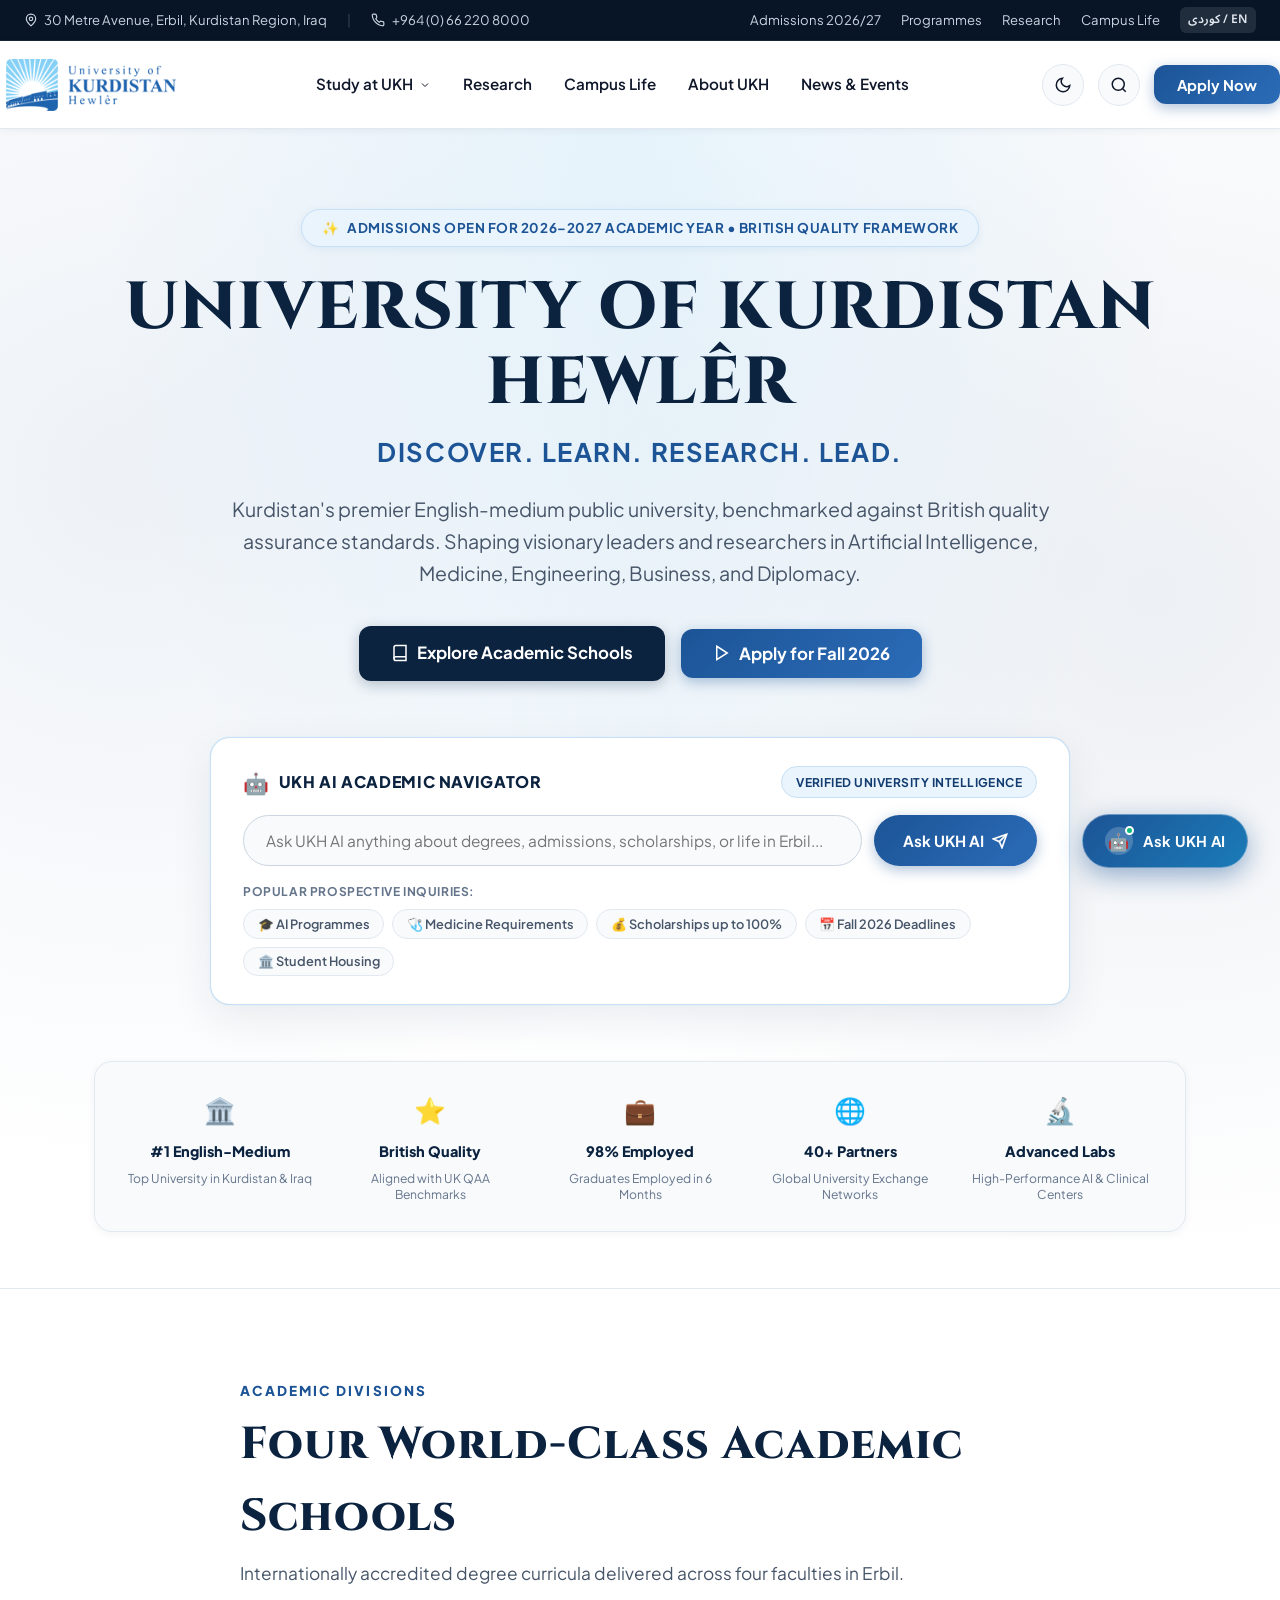
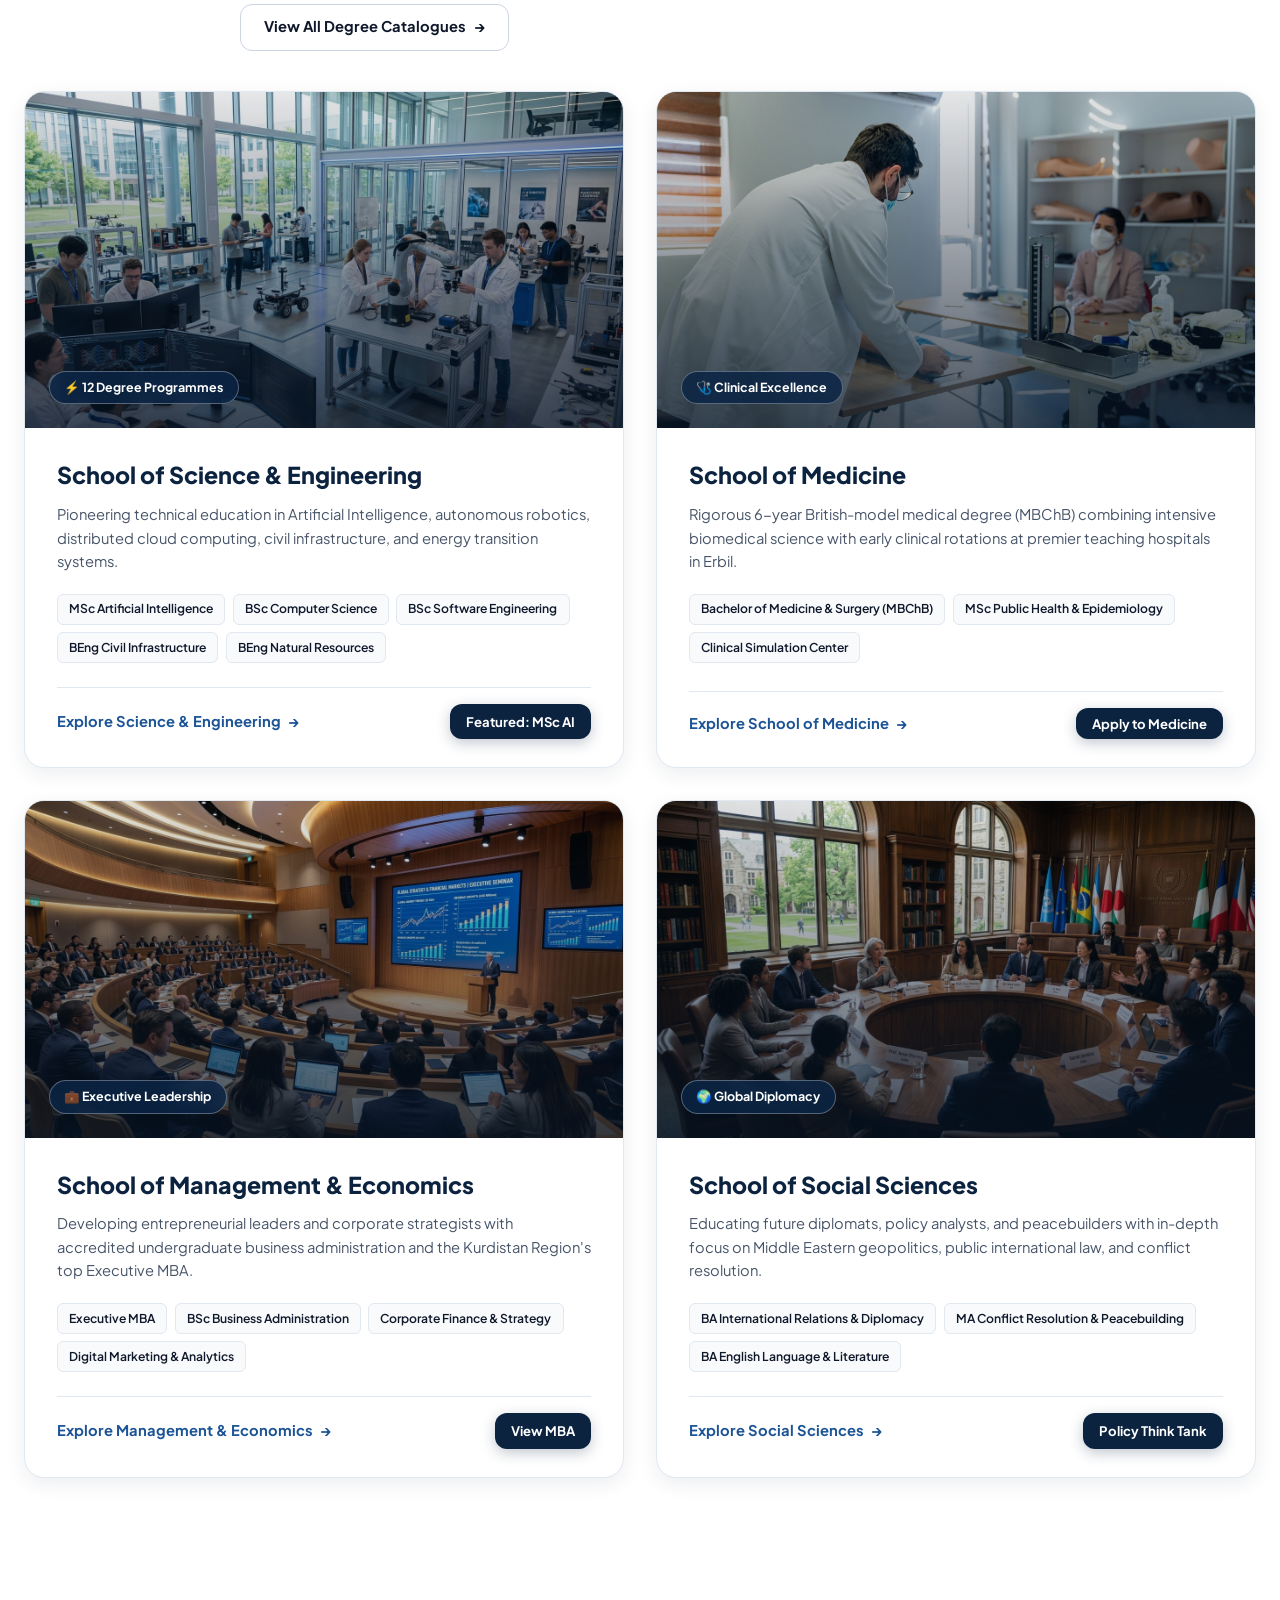
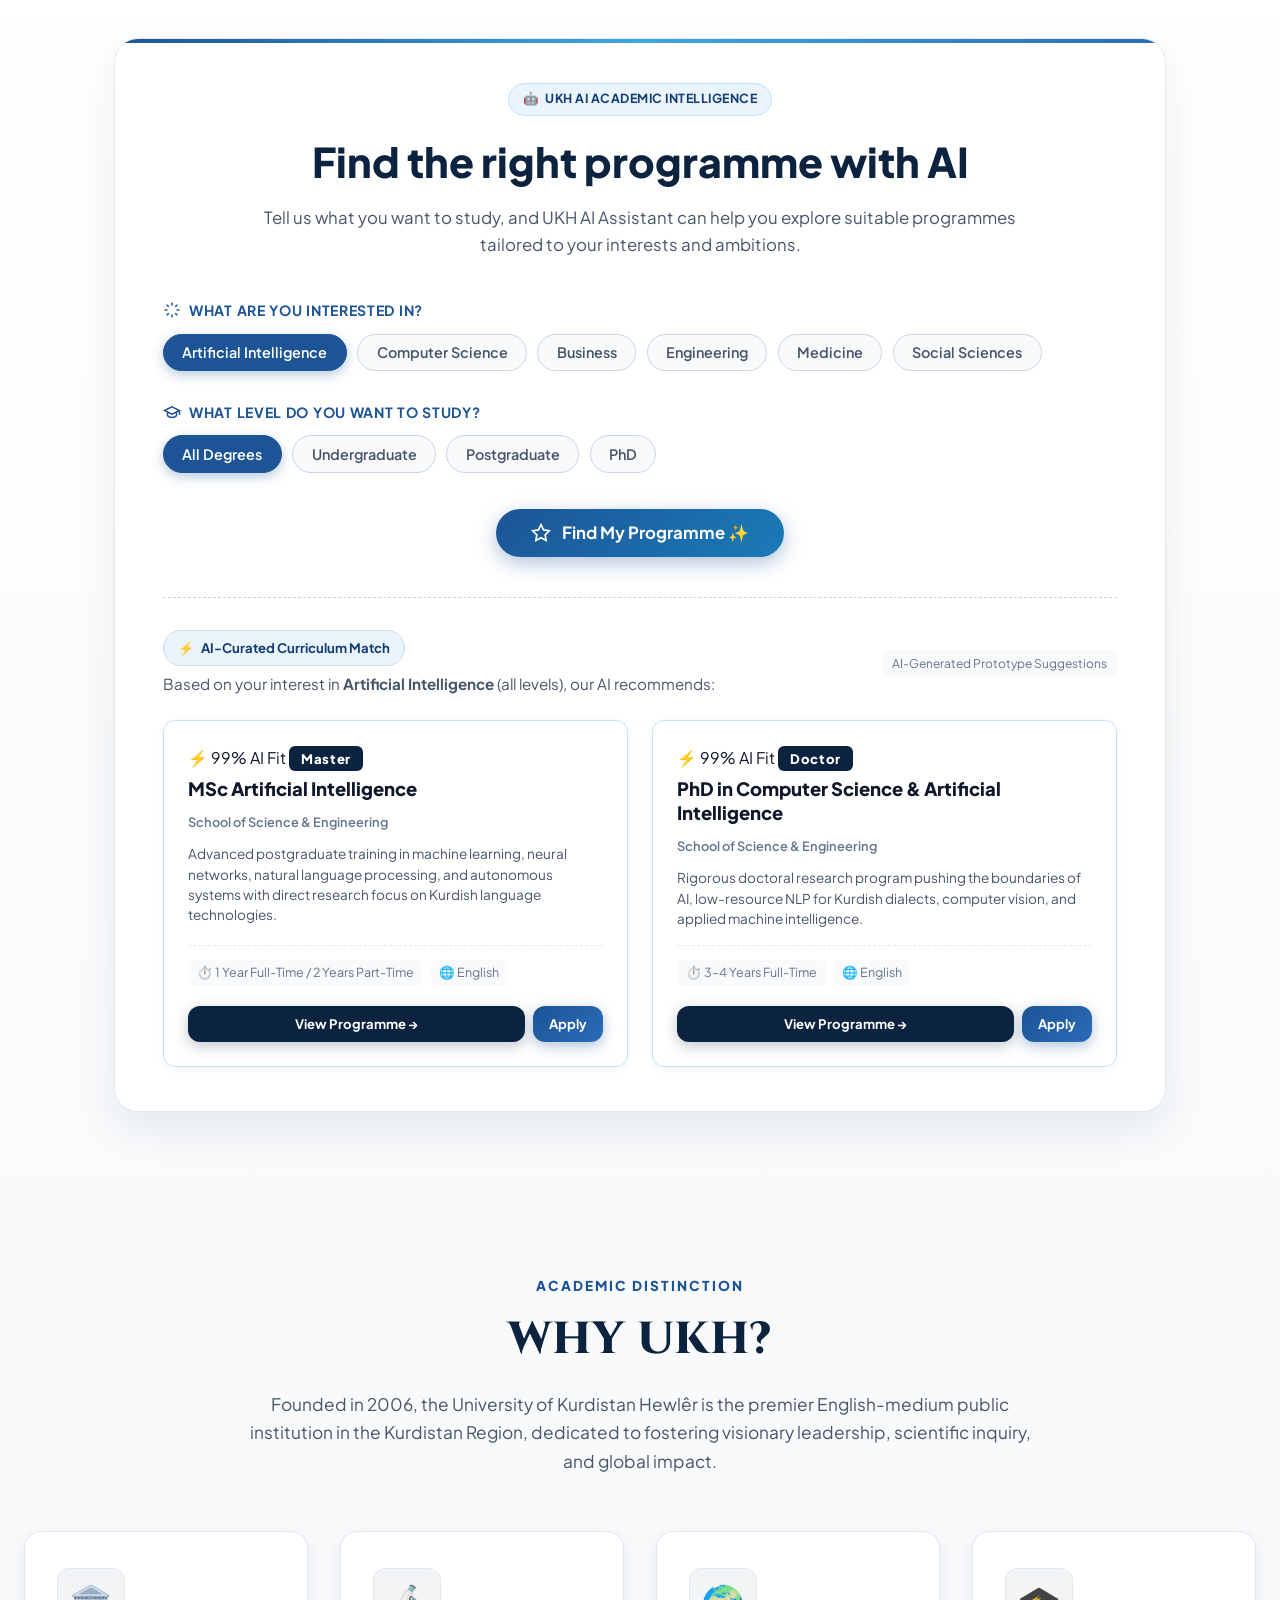
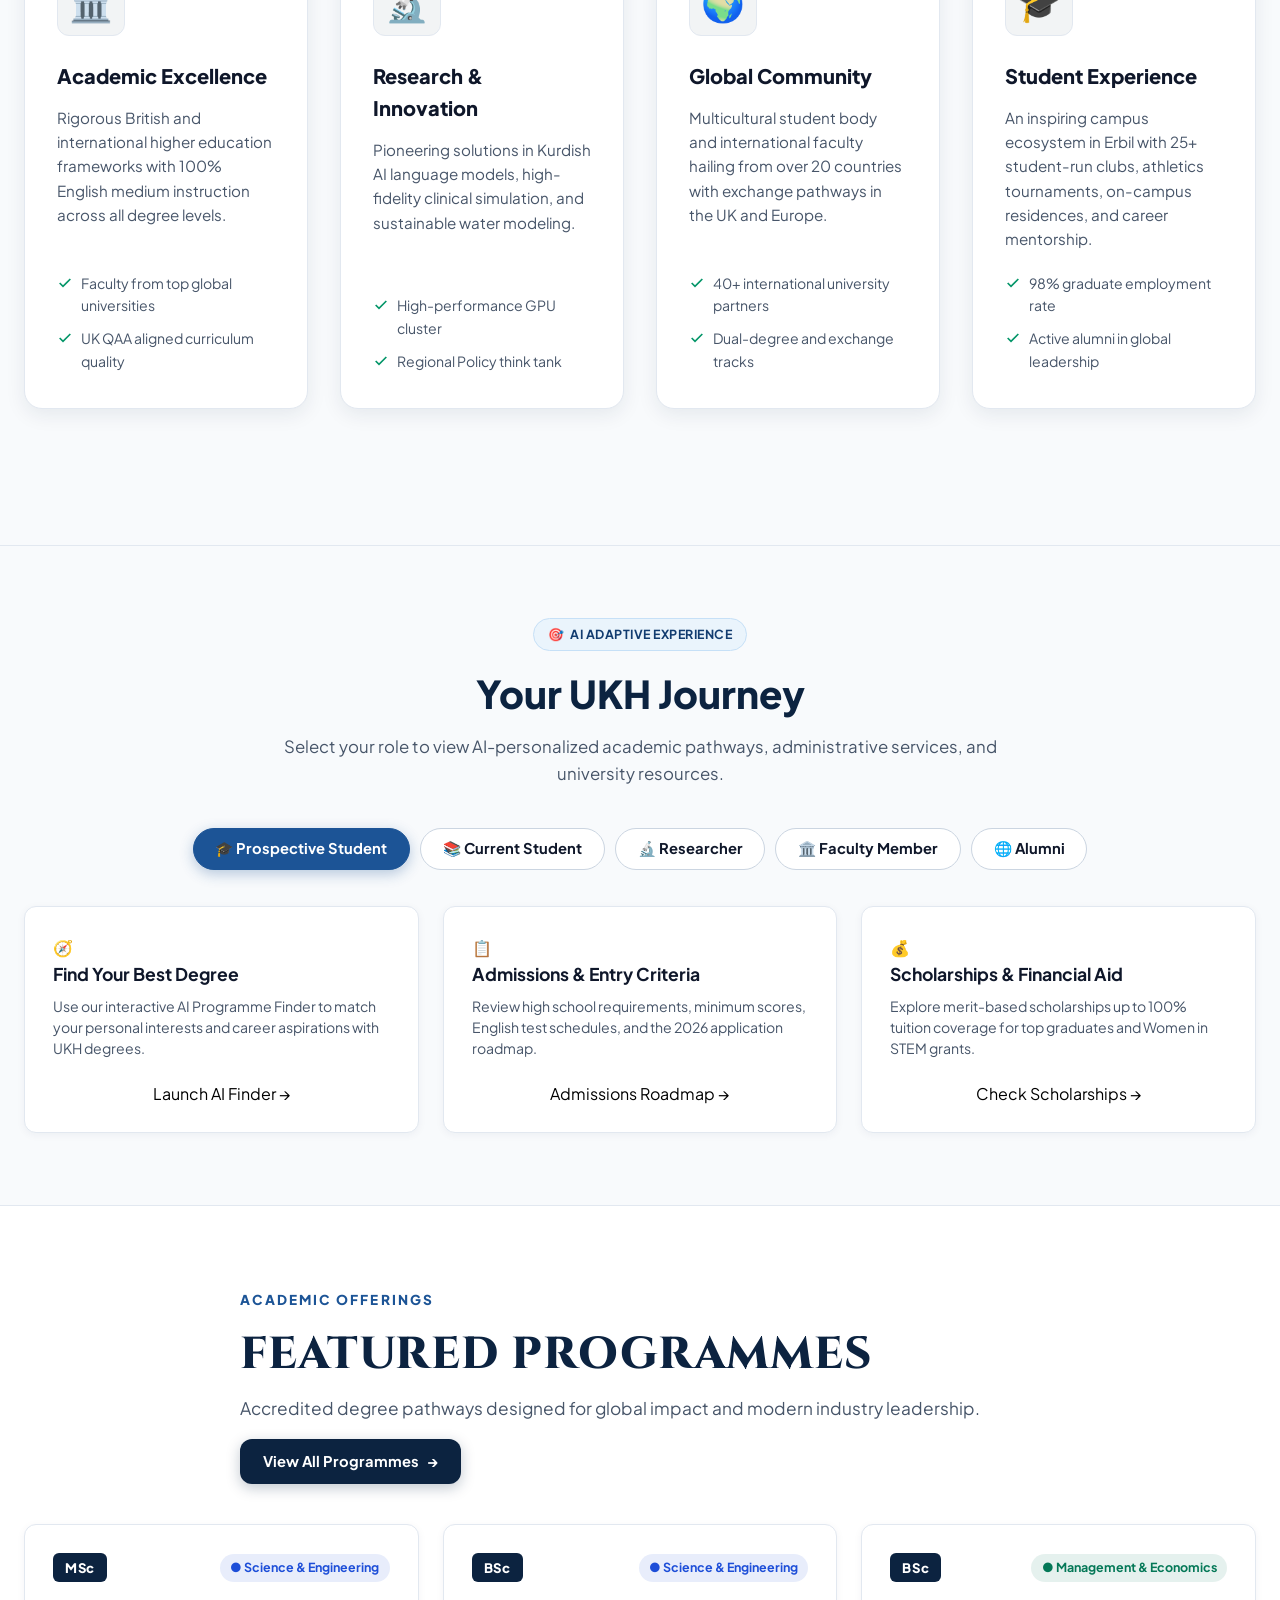
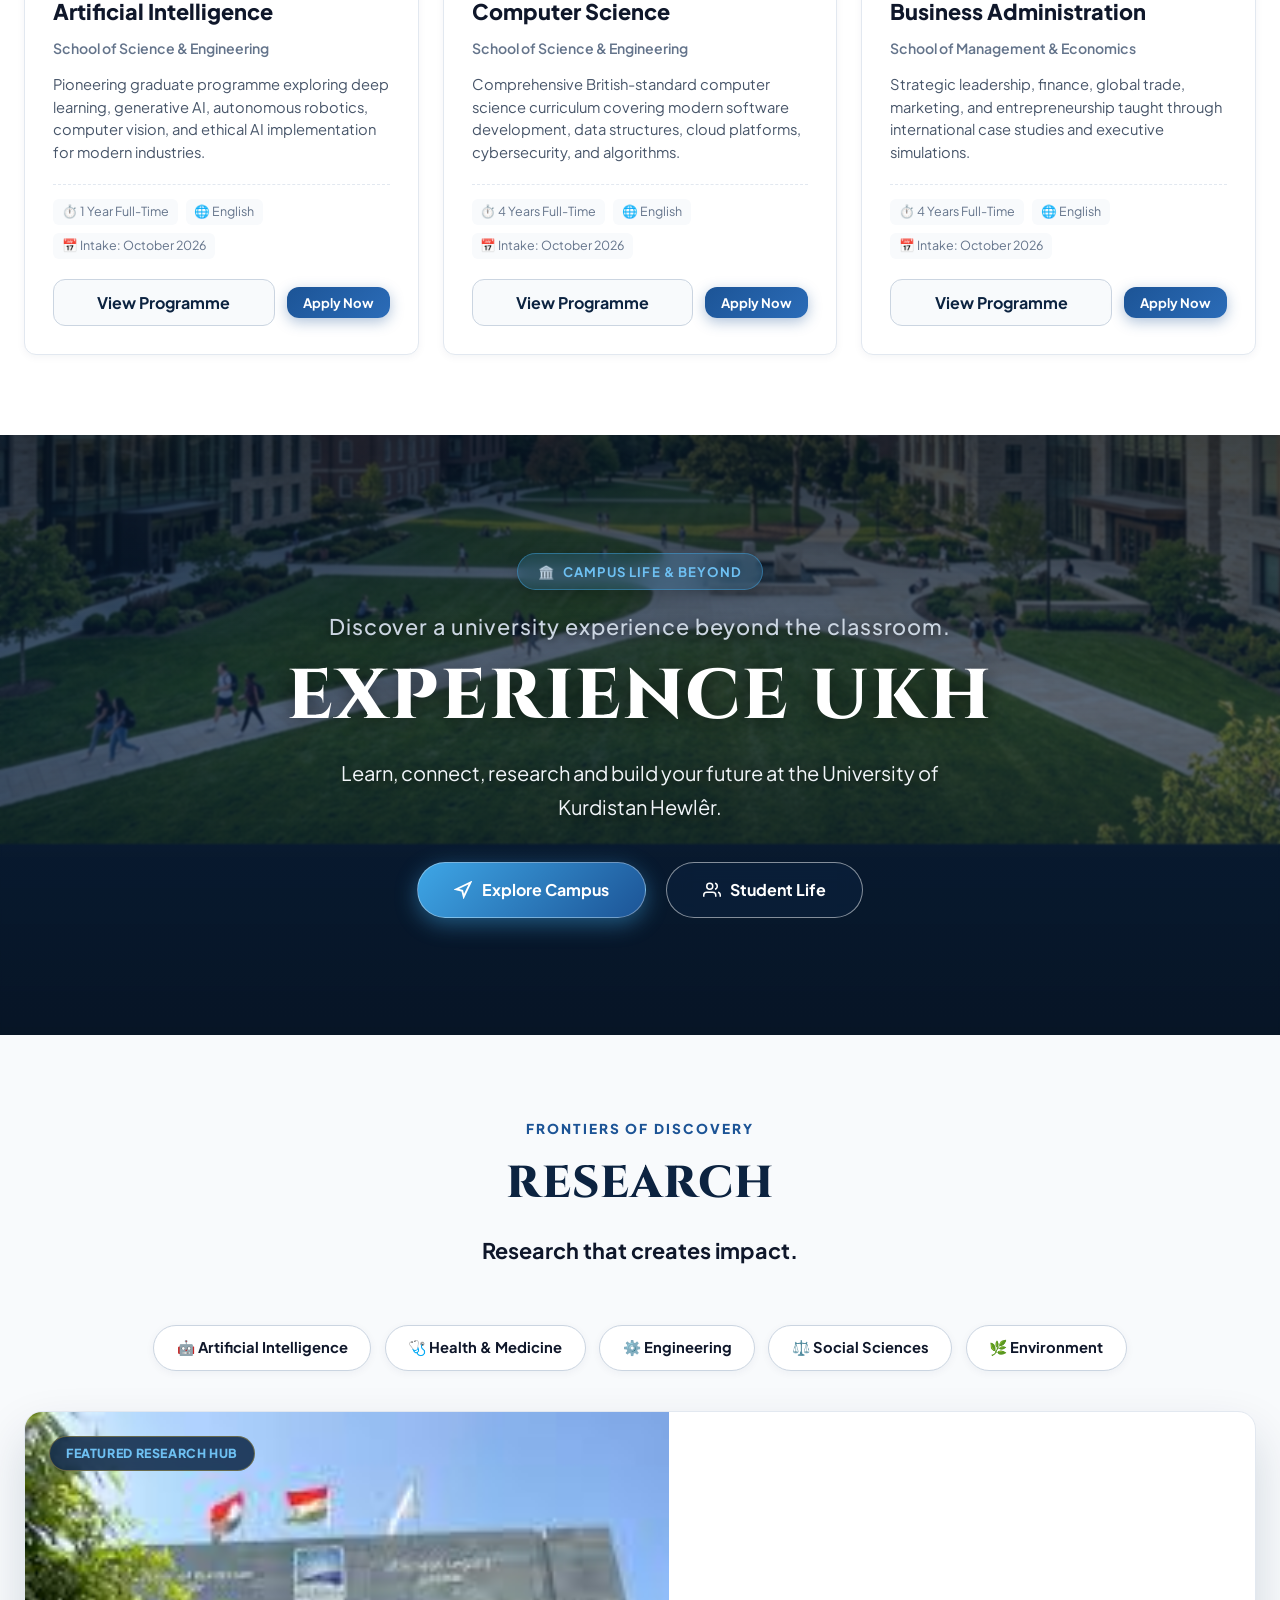
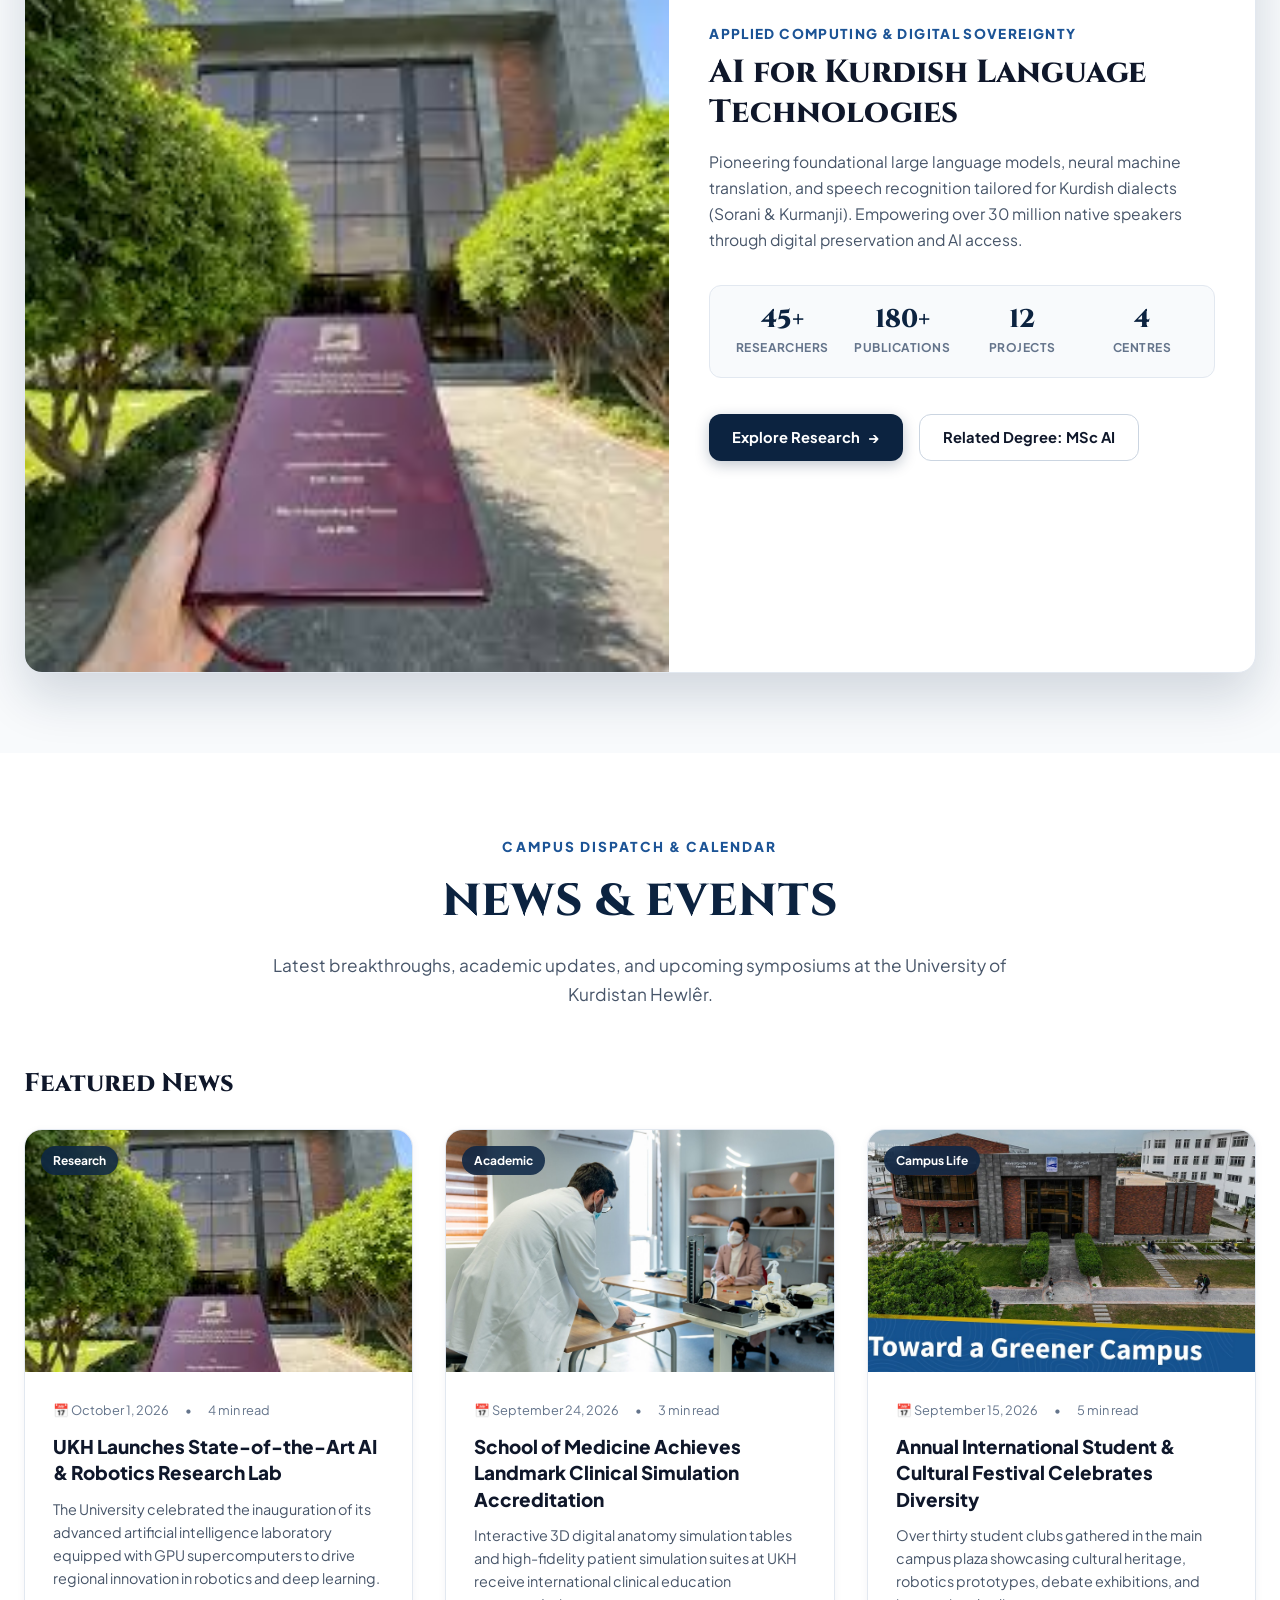
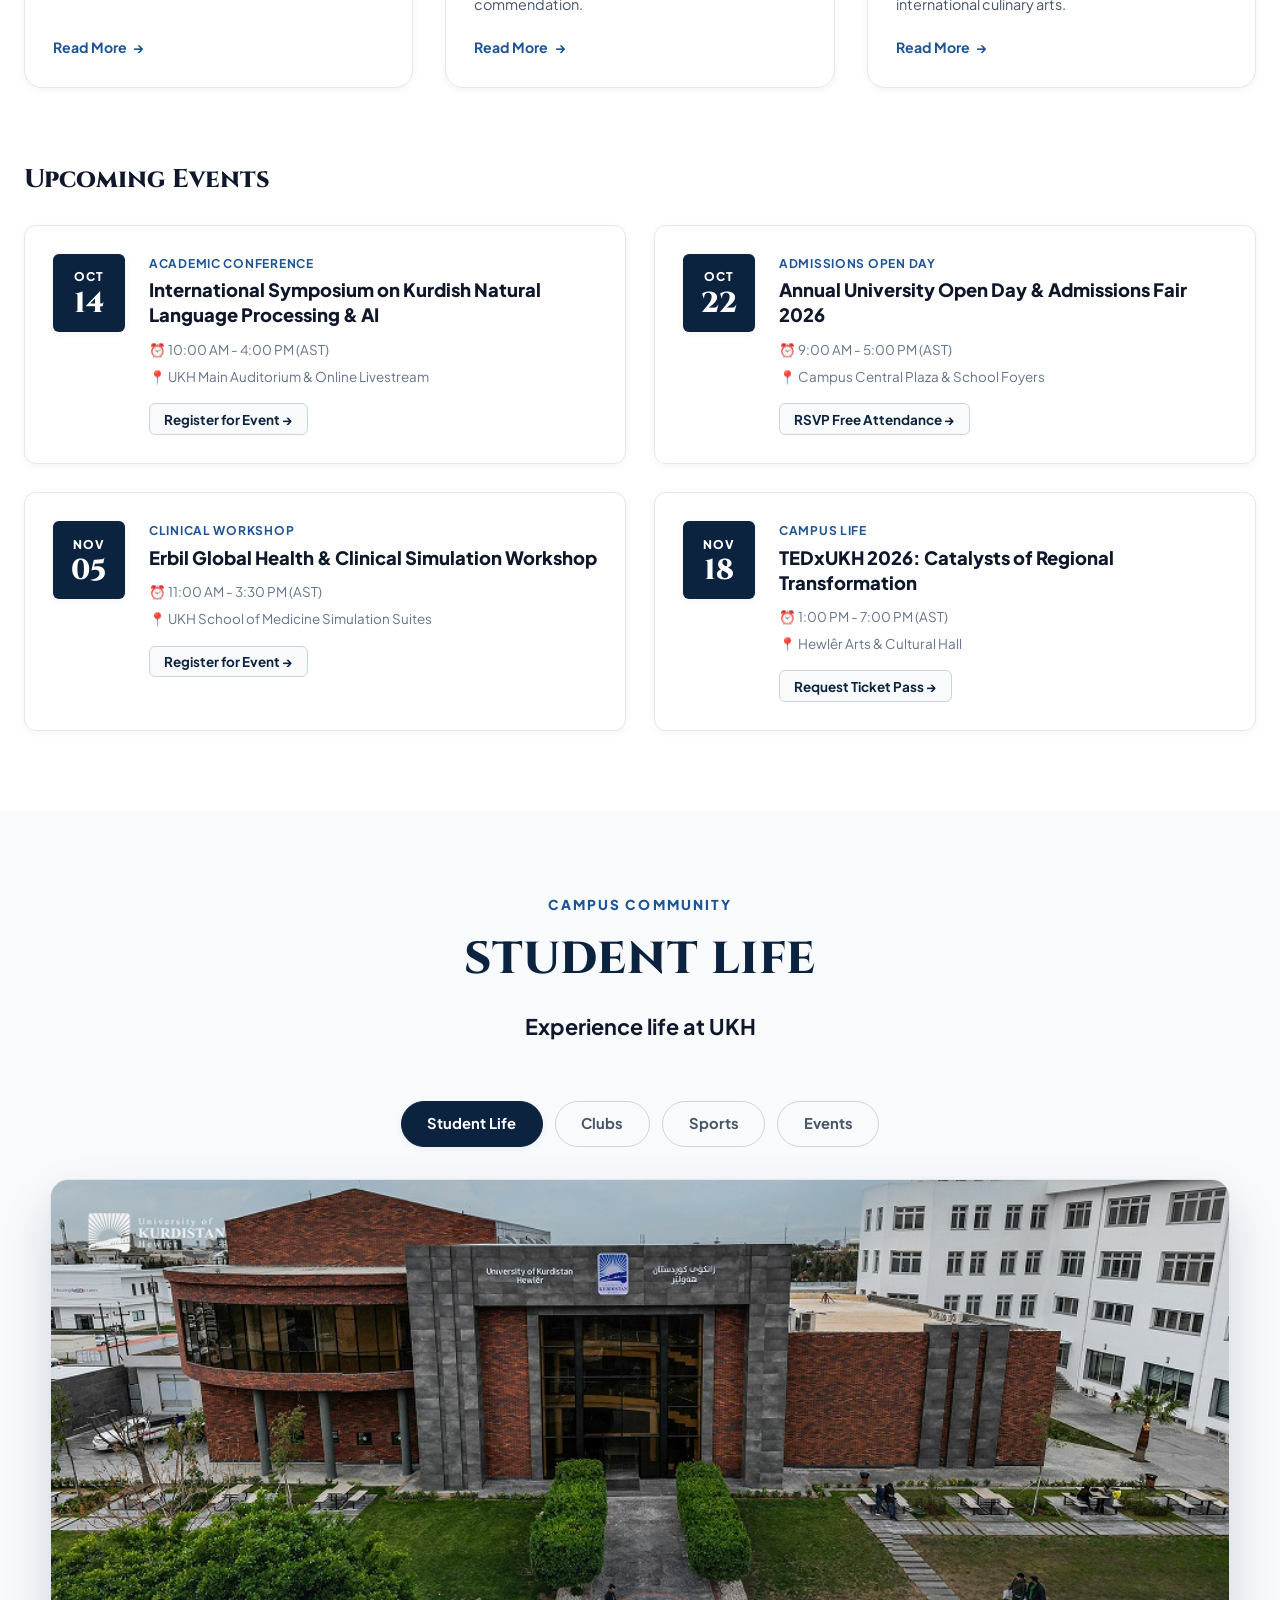
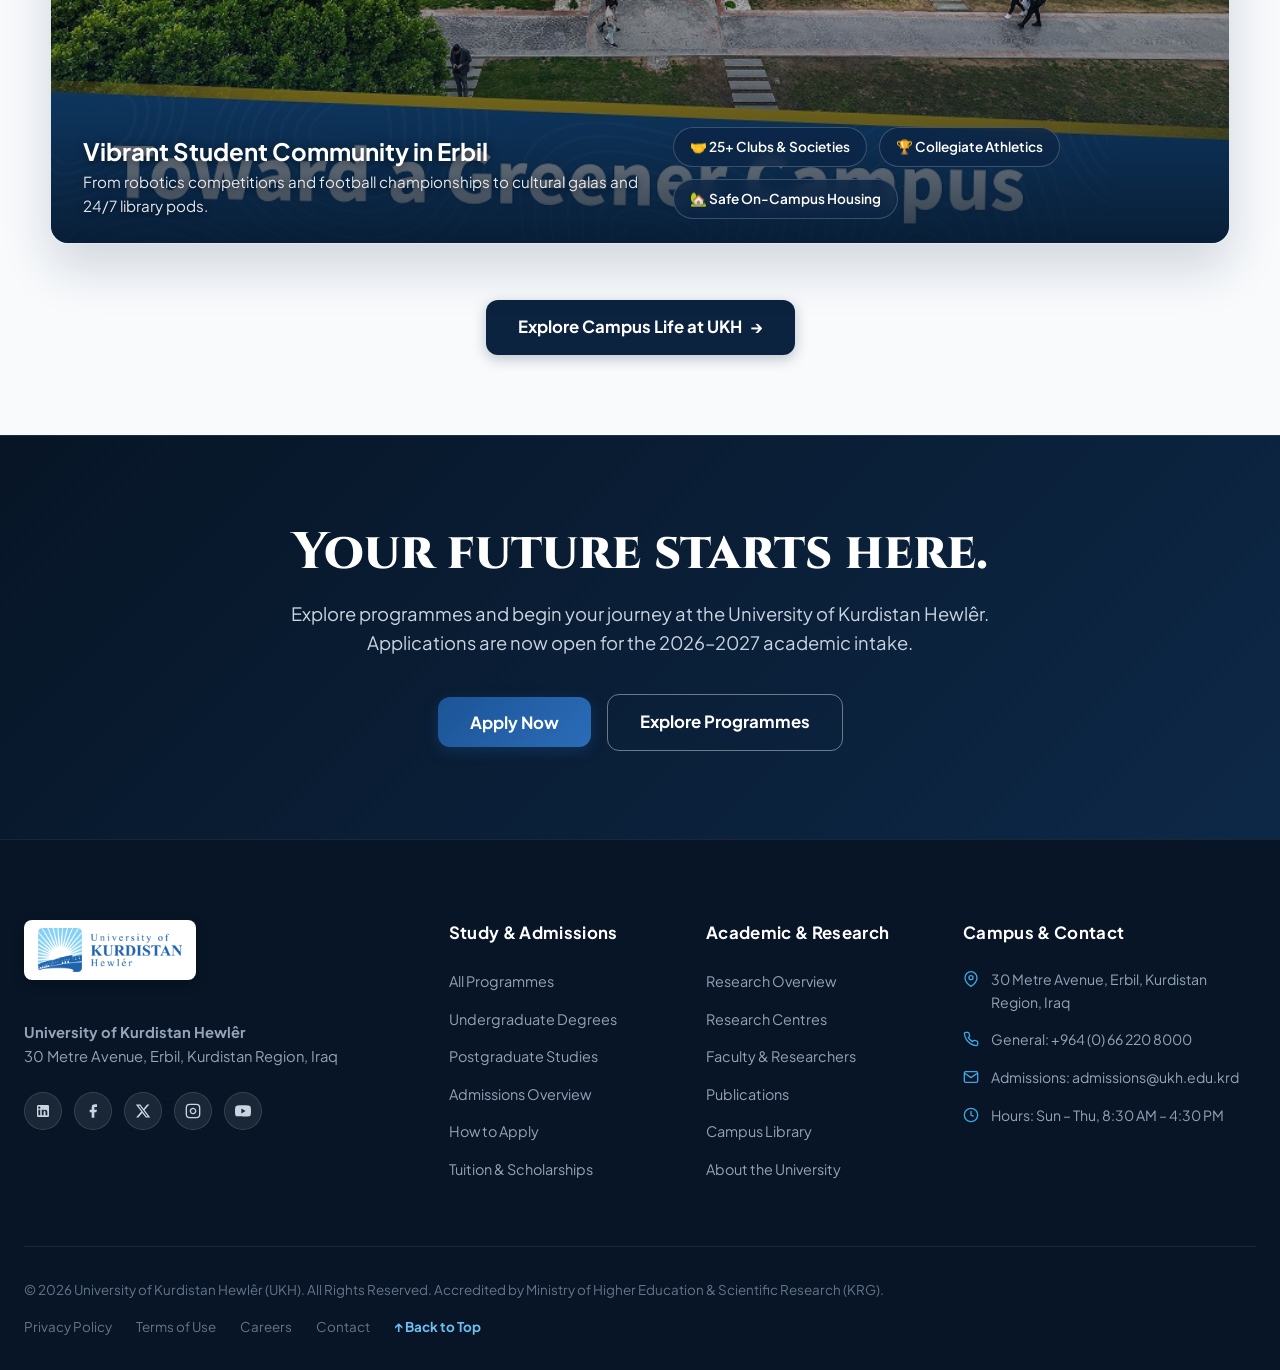
==== index.html @ bc677001 "UKH University Prototype - Modern Oxford/Cambridge redesign with AI integration, parallax section, a" ====
<!DOCTYPE html>
<html lang="en">
<head>
  <meta charset="UTF-8">
  <meta name="viewport" content="width=device-width, initial-scale=1.0">
  <title>University of Kurdistan Hewlêr (UKH) | Shape Your Future</title>
  <meta name="description" content="University of Kurdistan Hewlêr (UKH) is the leading English-medium international public university in Erbil, Kurdistan Region of Iraq.">
  <meta name="keywords" content="University of Kurdistan Hewlêr, UKH, Erbil, Kurdistan, British Standard Higher Education, Medicine, AI, Computer Science, Engineering, Business">

  <!-- Favicon -->
  <link rel="icon" type="image/png" href="assets/images/logo.png">

  <!-- Stylesheet -->
  <link rel="stylesheet" href="css/style.css">
</head>
<body>

  <!-- ==========================================================================
       Top Utility Bar
       ========================================================================== -->
  <div class="top-bar">
    <div class="container top-bar-content">
      <div class="top-bar-left">
        <span class="top-link">
          <svg width="14" height="14" viewBox="0 0 24 24" fill="none" stroke="currentColor" stroke-width="2"><path d="M12 2a8 8 0 0 0-8 8c0 5.25 8 12 8 12s8-6.75 8-12a8 8 0 0 0-8-8z"/><circle cx="12" cy="10" r="3"/></svg>
          30 Metre Avenue, Erbil, Kurdistan Region, Iraq
        </span>
        <span class="top-separator">|</span>
        <a href="tel:+964662208000" class="top-link">
          <svg width="14" height="14" viewBox="0 0 24 24" fill="none" stroke="currentColor" stroke-width="2"><path d="M22 16.92v3a2 2 0 0 1-2.18 2 19.79 19.79 0 0 1-8.63-3.07 19.5 19.5 0 0 1-6-6 19.79 19.79 0 0 1-3.07-8.67A2 2 0 0 1 4.11 2h3a2 2 0 0 1 2 1.72 12.84 12.84 0 0 0 .7 2.81 2 2 0 0 1-.45 2.11L8.09 9.91a16 16 0 0 0 6 6l1.27-1.27a2 2 0 0 1 2.11-.45 12.84 12.84 0 0 0 2.81.7A2 2 0 0 1 22 16.92z"/></svg>
          +964 (0) 66 220 8000
        </a>
      </div>

      <div class="top-bar-right">
        <a href="admissions.html" class="top-link">Admissions 2026/27</a>
        <a href="programmes.html" class="top-link">Programmes</a>
        <a href="research.html" class="top-link">Research</a>
        <a href="student-life.html" class="top-link">Campus Life</a>
        <span class="lang-badge">کوردی / EN</span>
      </div>
    </div>
  </div>

  <!-- ==========================================================================
       Sticky Header & Navigation
       ========================================================================== -->
  <header class="site-header">
    <div class="container navbar">
      <!-- UKH Logo -->
      <a href="index.html" class="nav-brand" aria-label="University of Kurdistan Hewlêr">
        <div class="brand-logo-container">
          <img src="assets/images/logo.png" alt="University of Kurdistan Hewlêr (UKH)" class="ukh-brand-logo">
        </div>
      </a>

      <!-- Desktop Nav Links -->
      <nav class="nav-links" aria-label="Primary Navigation">
        <div class="nav-item">
          <a href="programmes.html" class="nav-link">
            Study at UKH
            <svg width="12" height="12" viewBox="0 0 24 24" fill="none" stroke="currentColor" stroke-width="2"><path d="M6 9l6 6 6-6"/></svg>
          </a>
          <div class="dropdown-menu">
            <a href="programmes.html?level=Undergraduate" class="dropdown-link">Undergraduate Programmes</a>
            <a href="programmes.html?level=Postgraduate" class="dropdown-link">Postgraduate & Master's</a>
            <a href="programmes.html?level=PhD" class="dropdown-link">PhD & Doctoral Studies</a>
            <a href="programmes.html?level=Short Courses" class="dropdown-link">Short Courses & Executive</a>
            <a href="admissions.html" class="dropdown-link">How to Apply & Deadlines</a>
          </div>
        </div>

        <div class="nav-item">
          <a href="research.html" class="nav-link">Research</a>
        </div>

        <div class="nav-item">
          <a href="student-life.html" class="nav-link">Campus Life</a>
        </div>

        <div class="nav-item">
          <a href="#whyUKH" class="nav-link">About UKH</a>
        </div>

        <div class="nav-item">
          <a href="#newsEventsSection" class="nav-link">News & Events</a>
        </div>
      </nav>

      <!-- Right Header Actions -->
      <div class="nav-actions">
        <!-- Theme Toggle -->
        <button class="btn-icon theme-toggle-btn" title="Toggle Dark/Light Mode" aria-label="Toggle Theme">
          <svg class="theme-icon-moon" width="18" height="18" viewBox="0 0 24 24" fill="none" stroke="currentColor" stroke-width="2"><path d="M21 12.79A9 9 0 1 1 11.21 3 7 7 0 0 0 21 12.79z"/></svg>
          <svg class="theme-icon-sun" width="18" height="18" viewBox="0 0 24 24" fill="none" stroke="currentColor" stroke-width="2" style="display:none;"><circle cx="12" cy="12" r="5"/><line x1="12" y1="1" x2="12" y2="3"/><line x1="12" y1="21" x2="12" y2="23"/><line x1="4.22" y1="4.22" x2="5.64" y2="5.64"/><line x1="18.36" y1="18.36" x2="19.78" y2="19.78"/><line x1="1" y1="12" x2="3" y2="12"/><line x1="21" y1="12" x2="23" y2="12"/><line x1="4.22" y1="19.78" x2="5.64" y2="18.36"/><line x1="18.36" y1="5.64" x2="19.78" y2="4.22"/></svg>
        </button>

        <!-- Search Icon Trigger -->
        <button class="btn-icon btn-open-search" title="Search (Ctrl + K)" aria-label="Search">
          <svg width="18" height="18" viewBox="0 0 24 24" fill="none" stroke="currentColor" stroke-width="2"><circle cx="11" cy="11" r="8"/><line x1="21" y1="21" x2="16.65" y2="16.65"/></svg>
        </button>

        <!-- Apply Now CTA -->
        <button class="btn btn-primary btn-open-apply" id="navApplyBtn">
          Apply Now
        </button>

        <!-- Mobile Hamburger Toggle -->
        <button class="mobile-nav-toggle" id="mobileNavToggle" aria-label="Open Navigation">
          <svg width="22" height="22" viewBox="0 0 24 24" fill="none" stroke="currentColor" stroke-width="2"><line x1="3" y1="12" x2="21" y2="12"/><line x1="3" y1="6" x2="21" y2="6"/><line x1="3" y1="18" x2="21" y2="18"/></svg>
        </button>
      </div>
    </div>
  </header>

  <!-- Mobile Slide-in Drawer -->
  <div class="mobile-drawer" id="mobileDrawer">
    <div class="mobile-drawer-content">
      <div style="display:flex; justify-content:space-between; align-items:center;">
        <div class="brand-logo-container">
          <img src="assets/images/logo.png" alt="UKH Logo" style="height:40px; width:auto; object-fit:contain;">
        </div>
        <button class="btn-close-modal" id="btnCloseDrawer">&times;</button>
      </div>
      <ul class="mobile-drawer-links">
        <li><a href="index.html">Home</a></li>
        <li><a href="programmes.html">Study at UKH</a></li>
        <li><a href="admissions.html">Admissions</a></li>
        <li><a href="research.html">Research</a></li>
        <li><a href="student-life.html">Campus Life</a></li>
        <li><a href="#whyUKH">About UKH</a></li>
        <li><a href="#newsEventsSection">News & Events</a></li>
      </ul>
      <div style="margin-top:auto; display:flex; flex-direction:column; gap:0.75rem;">
        <button class="btn btn-primary btn-open-apply" style="width:100%;">Apply Now</button>
      </div>
    </div>
  </div>

  <!-- ==========================================================================
       SECTION 1: PRESTIGIOUS ACADEMIC HERO & EMBEDDED AI CONSOLE (Oxford/Cambridge Style)
       ========================================================================== -->
  <section class="hero-academic-banner" id="hero">
    <div class="container hero-academic-container">
      <div class="hero-badge-pill">
        <span>✨</span> Admissions Open for 2026–2027 Academic Year • British Quality Framework
      </div>
      
      <h1 class="hero-main-title">University of Kurdistan Hewlêr</h1>
      <div class="hero-main-motto">DISCOVER. LEARN. RESEARCH. LEAD.</div>
      <p class="hero-main-description">
        Kurdistan's premier English-medium public university, benchmarked against British quality assurance standards. Shaping visionary leaders and researchers in Artificial Intelligence, Medicine, Engineering, Business, and Diplomacy.
      </p>

      <div class="hero-main-ctas">
        <a href="#academicSchools" class="btn btn-navy btn-lg">
          <svg width="18" height="18" viewBox="0 0 24 24" fill="none" stroke="currentColor" stroke-width="2"><path d="M4 19.5A2.5 2.5 0 0 1 6.5 17H20"/><path d="M6.5 2H20v20H6.5A2.5 2.5 0 0 1 4 19.5v-15A2.5 2.5 0 0 1 6.5 2z"/></svg>
          Explore Academic Schools
        </a>
        <button class="btn btn-primary btn-lg btn-open-apply">
          <svg width="18" height="18" viewBox="0 0 24 24" fill="none" stroke="currentColor" stroke-width="2"><polygon points="5 3 19 12 5 21 5 3"/></svg>
          Apply for Fall 2026
        </button>
      </div>

      <!-- Embedded UKH AI Academic Discovery Console -->
      <div class="hero-ai-console" id="heroAiConsole">
        <div class="hero-ai-header">
          <div class="hero-ai-title-wrap">
            <span style="font-size:1.3rem;">🤖</span>
            <h3>UKH AI Academic Navigator</h3>
          </div>
          <span class="badge badge-azure" style="font-size:0.75rem;">Verified University Intelligence</span>
        </div>

        <form class="hero-ai-input-row" id="heroAiForm">
          <input type="text" id="heroAiInput" class="hero-ai-input" placeholder="Ask UKH AI anything about degrees, admissions, scholarships, or life in Erbil..." autocomplete="off">
          <button type="submit" class="hero-ai-submit-btn">
            <span>Ask UKH AI</span>
            <svg width="16" height="16" viewBox="0 0 24 24" fill="none" stroke="currentColor" stroke-width="2.5"><line x1="22" y1="2" x2="11" y2="13"/><polygon points="22 2 15 22 11 13 2 9 22 2"/></svg>
          </button>
        </form>

        <div class="hero-ai-prompts-label">Popular Prospective Inquiries:</div>
        <div class="hero-ai-prompts-list" id="heroAiPromptChips">
          <button type="button" class="hero-ai-prompt-chip" data-query="Which programmes are available in Artificial Intelligence?">🎓 AI Programmes</button>
          <button type="button" class="hero-ai-prompt-chip" data-query="What are the admission requirements for Medicine MBChB?">🩺 Medicine Requirements</button>
          <button type="button" class="hero-ai-prompt-chip" data-query="What scholarships and financial aid are available?">💰 Scholarships up to 100%</button>
          <button type="button" class="hero-ai-prompt-chip" data-query="What are the application deadlines for Fall 2026?">📅 Fall 2026 Deadlines</button>
          <button type="button" class="hero-ai-prompt-chip" data-query="Tell me about campus facilities and student accommodation in Erbil">🏛️ Student Housing</button>
        </div>

        <!-- Dynamic AI Answer Card inside Hero -->
        <div class="hero-ai-response-box" id="heroAiResponseBox">
          <div style="display:flex; justify-content:space-between; align-items:flex-start; margin-bottom:0.6rem;">
            <div style="display:flex; align-items:center; gap:0.5rem;">
              <span style="font-size:1.2rem;">⚡</span>
              <strong style="font-size:0.9rem; color:var(--ukh-blue); text-transform:uppercase;">Institutional AI Response</strong>
            </div>
            <button type="button" id="btnCloseHeroAiAnswer" style="background:transparent; border:none; font-size:1.2rem; cursor:pointer; color:var(--text-muted);">&times;</button>
          </div>
          <div id="heroAiAnswerText" style="font-size:0.92rem; line-height:1.6; color:var(--text-primary); margin-bottom:0.75rem;"></div>
          <div id="heroAiAnswerAction"></div>
        </div>
      </div>

      <!-- Key Institutional Prestige Strip -->
      <div class="hero-prestige-strip">
        <div class="prestige-indicator">
          <span class="prestige-icon">🏛️</span>
          <div class="prestige-title">#1 English-Medium</div>
          <div class="prestige-subtitle">Top University in Kurdistan & Iraq</div>
        </div>
        <div class="prestige-indicator">
          <span class="prestige-icon">⭐</span>
          <div class="prestige-title">British Quality</div>
          <div class="prestige-subtitle">Aligned with UK QAA Benchmarks</div>
        </div>
        <div class="prestige-indicator">
          <span class="prestige-icon">💼</span>
          <div class="prestige-title">98% Employed</div>
          <div class="prestige-subtitle">Graduates Employed in 6 Months</div>
        </div>
        <div class="prestige-indicator">
          <span class="prestige-icon">🌐</span>
          <div class="prestige-title">40+ Partners</div>
          <div class="prestige-subtitle">Global University Exchange Networks</div>
        </div>
        <div class="prestige-indicator">
          <span class="prestige-icon">🔬</span>
          <div class="prestige-title">Advanced Labs</div>
          <div class="prestige-subtitle">High-Performance AI & Clinical Centers</div>
        </div>
      </div>
    </div>
  </section>

  <!-- ==========================================================================
       SECTION 2: FOUR WORLD-CLASS ACADEMIC SCHOOLS (Oxford/Cambridge Style)
       ========================================================================== -->
  <section class="schools-showcase-section" id="academicSchools">
    <div class="container">
      <div class="section-header" style="text-align:left; margin-bottom:2.5rem; display:flex; justify-content:space-between; align-items:flex-end; flex-wrap:wrap; gap:1rem;">
        <div>
          <span class="section-eyebrow">Academic Divisions</span>
          <h2 class="section-title" style="margin-bottom:0.4rem;">Four World-Class Academic Schools</h2>
          <p class="section-desc">Internationally accredited degree curricula delivered across four faculties in Erbil.</p>
        </div>
        <a href="programmes.html" class="btn btn-outline">
          View All Degree Catalogues <span>→</span>
        </a>
      </div>

      <div class="schools-grid">
        <!-- 1. School of Science and Engineering -->
        <article class="school-division-card">
          <div class="school-card-media">
            <img src="assets/images/school_science_engineering.jpg" alt="School of Science and Engineering at UKH" loading="lazy">
            <div class="school-card-media-overlay">
              <span class="school-badge-float">⚡ 12 Degree Programmes</span>
            </div>
          </div>
          <div class="school-card-body">
            <h3 class="school-card-title">School of Science & Engineering</h3>
            <p class="school-card-desc">
              Pioneering technical education in Artificial Intelligence, autonomous robotics, distributed cloud computing, civil infrastructure, and energy transition systems.
            </p>
            <div class="school-departments-list">
              <span class="school-dept-tag">MSc Artificial Intelligence</span>
              <span class="school-dept-tag">BSc Computer Science</span>
              <span class="school-dept-tag">BSc Software Engineering</span>
              <span class="school-dept-tag">BEng Civil Infrastructure</span>
              <span class="school-dept-tag">BEng Natural Resources</span>
            </div>
            <div class="school-card-footer">
              <a href="programmes.html?school=se" class="school-explore-link">
                Explore Science & Engineering <span>→</span>
              </a>
              <a href="programme-detail.html?id=msc-ai" class="btn btn-navy btn-sm">Featured: MSc AI</a>
            </div>
          </div>
        </article>

        <!-- 2. School of Medicine -->
        <article class="school-division-card">
          <div class="school-card-media">
            <img src="assets/images/school_medicine.jpg" alt="School of Medicine at UKH" loading="lazy">
            <div class="school-card-media-overlay">
              <span class="school-badge-float">🩺 Clinical Excellence</span>
            </div>
          </div>
          <div class="school-card-body">
            <h3 class="school-card-title">School of Medicine</h3>
            <p class="school-card-desc">
              Rigorous 6-year British-model medical degree (MBChB) combining intensive biomedical science with early clinical rotations at premier teaching hospitals in Erbil.
            </p>
            <div class="school-departments-list">
              <span class="school-dept-tag">Bachelor of Medicine & Surgery (MBChB)</span>
              <span class="school-dept-tag">MSc Public Health & Epidemiology</span>
              <span class="school-dept-tag">Clinical Simulation Center</span>
            </div>
            <div class="school-card-footer">
              <a href="programmes.html?school=med" class="school-explore-link">
                Explore School of Medicine <span>→</span>
              </a>
              <button type="button" class="btn btn-navy btn-sm btn-open-apply">Apply to Medicine</button>
            </div>
          </div>
        </article>

        <!-- 3. School of Management and Economics -->
        <article class="school-division-card">
          <div class="school-card-media">
            <img src="assets/images/school_business.jpg" alt="School of Management and Economics at UKH" loading="lazy">
            <div class="school-card-media-overlay">
              <span class="school-badge-float">💼 Executive Leadership</span>
            </div>
          </div>
          <div class="school-card-body">
            <h3 class="school-card-title">School of Management & Economics</h3>
            <p class="school-card-desc">
              Developing entrepreneurial leaders and corporate strategists with accredited undergraduate business administration and the Kurdistan Region's top Executive MBA.
            </p>
            <div class="school-departments-list">
              <span class="school-dept-tag">Executive MBA</span>
              <span class="school-dept-tag">BSc Business Administration</span>
              <span class="school-dept-tag">Corporate Finance & Strategy</span>
              <span class="school-dept-tag">Digital Marketing & Analytics</span>
            </div>
            <div class="school-card-footer">
              <a href="programmes.html?school=me" class="school-explore-link">
                Explore Management & Economics <span>→</span>
              </a>
              <a href="programmes.html?level=Postgraduate" class="btn btn-navy btn-sm">View MBA</a>
            </div>
          </div>
        </article>

        <!-- 4. School of Social Sciences -->
        <article class="school-division-card">
          <div class="school-card-media">
            <img src="assets/images/school_social_sciences.jpg" alt="School of Social Sciences at UKH" loading="lazy">
            <div class="school-card-media-overlay">
              <span class="school-badge-float">🌍 Global Diplomacy</span>
            </div>
          </div>
          <div class="school-card-body">
            <h3 class="school-card-title">School of Social Sciences</h3>
            <p class="school-card-desc">
              Educating future diplomats, policy analysts, and peacebuilders with in-depth focus on Middle Eastern geopolitics, public international law, and conflict resolution.
            </p>
            <div class="school-departments-list">
              <span class="school-dept-tag">BA International Relations & Diplomacy</span>
              <span class="school-dept-tag">MA Conflict Resolution & Peacebuilding</span>
              <span class="school-dept-tag">BA English Language & Literature</span>
            </div>
            <div class="school-card-footer">
              <a href="programmes.html?school=ss" class="school-explore-link">
                Explore Social Sciences <span>→</span>
              </a>
              <a href="research.html" class="btn btn-navy btn-sm">Policy Think Tank</a>
            </div>
          </div>
        </article>
      </div>
    </div>
  </section>

  <!-- ==========================================================================
       SECTION 3: AI PROGRAMME FINDER (HOMEPAGE)
       ========================================================================== -->
  <section class="ai-finder-section" id="aiProgrammeFinder">
    <div class="container ai-finder-container">
      <div class="ai-card-shell">
        <div class="ai-finder-header">
          <div class="badge badge-azure">
            <span>🤖</span> UKH AI Academic Intelligence
          </div>
          <h2 class="ai-finder-title">Find the right programme with AI</h2>
          <p class="ai-finder-desc">Tell us what you want to study, and UKH AI Assistant can help you explore suitable programmes tailored to your interests and ambitions.</p>
        </div>

        <div class="ai-filter-block">
          <label class="ai-filter-label">
            <svg width="18" height="18" viewBox="0 0 24 24" fill="none" stroke="currentColor" stroke-width="2"><path d="M12 2v4M12 18v4M4.93 4.93l2.83 2.83M16.24 16.24l2.83 2.83M2 12h4M18 12h4M4.93 19.07l2.83-2.83M16.24 7.76l2.83-2.83"/></svg>
            What are you interested in?
          </label>
          <div class="ai-chips-group" id="aiInterestChips">
            <button type="button" class="ai-select-chip active" data-interest="Artificial Intelligence">Artificial Intelligence</button>
            <button type="button" class="ai-select-chip" data-interest="Computer Science">Computer Science</button>
            <button type="button" class="ai-select-chip" data-interest="Business">Business</button>
            <button type="button" class="ai-select-chip" data-interest="Engineering">Engineering</button>
            <button type="button" class="ai-select-chip" data-interest="Medicine">Medicine</button>
            <button type="button" class="ai-select-chip" data-interest="Social Sciences">Social Sciences</button>
          </div>
        </div>

        <div class="ai-filter-block">
          <label class="ai-filter-label">
            <svg width="18" height="18" viewBox="0 0 24 24" fill="none" stroke="currentColor" stroke-width="2"><path d="M22 10v6M2 10l10-5 10 5-10 5z"/><path d="M6 12v5c3 3 9 3 12 0v-5"/></svg>
            What level do you want to study?
          </label>
          <div class="ai-chips-group" id="aiLevelChips">
            <button type="button" class="ai-select-chip active" data-level="All">All Degrees</button>
            <button type="button" class="ai-select-chip" data-level="Undergraduate">Undergraduate</button>
            <button type="button" class="ai-select-chip" data-level="Postgraduate">Postgraduate</button>
            <button type="button" class="ai-select-chip" data-level="PhD">PhD</button>
          </div>
        </div>

        <div class="ai-action-row">
          <button type="button" class="btn-ai-search" id="btnFindMyProgramme">
            <svg width="20" height="20" viewBox="0 0 24 24" fill="none" stroke="currentColor" stroke-width="2"><polygon points="12 2 15.09 8.26 22 9.27 17 14.14 18.18 21.02 12 17.77 5.82 21.02 7 14.14 2 9.27 8.91 8.26 12 2"/></svg>
            Find My Programme ✨
          </button>
        </div>

        <!-- Simulated AI Recommendations Container -->
        <div class="ai-results-wrapper" id="aiResultsWrapper">
          <div class="ai-results-heading">
            <div>
              <span class="ai-results-badge">
                <span>⚡</span> AI-Curated Curriculum Match
              </span>
              <p style="font-size:0.95rem; color:var(--text-secondary); margin-top:0.4rem;" id="aiRecommendationLead">
                Based on your interests, you may want to explore:
              </p>
            </div>
            <span style="font-size:0.75rem; color:var(--text-muted); background:var(--bg-secondary); padding:0.25rem 0.6rem; border-radius:4px;">
              AI-Generated Prototype Suggestions
            </span>
          </div>

          <div class="ai-results-grid" id="aiResultsGrid">
            <!-- Dynamically populated by ukhAIEngine -->
          </div>
        </div>
      </div>
    </div>
  </section>

  <!-- ==========================================================================
       SECTION 3: WHY UKH (HOMEPAGE)
       ========================================================================== -->
  <section class="section section-bg-alt" id="whyUKH">
    <div class="container">
      <div class="section-header">
        <span class="section-eyebrow">Academic Distinction</span>
        <h2 class="section-title">WHY UKH?</h2>
        <p class="section-desc">
          Founded in 2006, the University of Kurdistan Hewlêr is the premier English-medium public institution in the Kurdistan Region, dedicated to fostering visionary leadership, scientific inquiry, and global impact.
        </p>
      </div>

      <!-- 4 Strong Visual Features -->
      <div class="why-pillars-grid" style="grid-template-columns: repeat(4, 1fr);">
        <!-- 1. Academic Excellence -->
        <div class="why-pillar-card">
          <div class="pillar-icon-box">🏛️</div>
          <h3 class="pillar-title" style="font-size:1.25rem;">Academic Excellence</h3>
          <p class="pillar-desc">
            Rigorous British and international higher education frameworks with 100% English medium instruction across all degree levels.
          </p>
          <ul class="pillar-features-list">
            <li>
              <svg width="16" height="16" viewBox="0 0 24 24" fill="none" stroke="currentColor" stroke-width="2.5"><polyline points="20 6 9 17 4 12"/></svg>
              Faculty from top global universities
            </li>
            <li>
              <svg width="16" height="16" viewBox="0 0 24 24" fill="none" stroke="currentColor" stroke-width="2.5"><polyline points="20 6 9 17 4 12"/></svg>
              UK QAA aligned curriculum quality
            </li>
          </ul>
        </div>

        <!-- 2. Research & Innovation -->
        <div class="why-pillar-card">
          <div class="pillar-icon-box">🔬</div>
          <h3 class="pillar-title" style="font-size:1.25rem;">Research & Innovation</h3>
          <p class="pillar-desc">
            Pioneering solutions in Kurdish AI language models, high-fidelity clinical simulation, and sustainable water modeling.
          </p>
          <ul class="pillar-features-list">
            <li>
              <svg width="16" height="16" viewBox="0 0 24 24" fill="none" stroke="currentColor" stroke-width="2.5"><polyline points="20 6 9 17 4 12"/></svg>
              High-performance GPU cluster
            </li>
            <li>
              <svg width="16" height="16" viewBox="0 0 24 24" fill="none" stroke="currentColor" stroke-width="2.5"><polyline points="20 6 9 17 4 12"/></svg>
              Regional Policy think tank
            </li>
          </ul>
        </div>

        <!-- 3. Global Community -->
        <div class="why-pillar-card">
          <div class="pillar-icon-box">🌍</div>
          <h3 class="pillar-title" style="font-size:1.25rem;">Global Community</h3>
          <p class="pillar-desc">
            Multicultural student body and international faculty hailing from over 20 countries with exchange pathways in the UK and Europe.
          </p>
          <ul class="pillar-features-list">
            <li>
              <svg width="16" height="16" viewBox="0 0 24 24" fill="none" stroke="currentColor" stroke-width="2.5"><polyline points="20 6 9 17 4 12"/></svg>
              40+ international university partners
            </li>
            <li>
              <svg width="16" height="16" viewBox="0 0 24 24" fill="none" stroke="currentColor" stroke-width="2.5"><polyline points="20 6 9 17 4 12"/></svg>
              Dual-degree and exchange tracks
            </li>
          </ul>
        </div>

        <!-- 4. Student Experience -->
        <div class="why-pillar-card">
          <div class="pillar-icon-box">🎓</div>
          <h3 class="pillar-title" style="font-size:1.25rem;">Student Experience</h3>
          <p class="pillar-desc">
            An inspiring campus ecosystem in Erbil with 25+ student-run clubs, athletics tournaments, on-campus residences, and career mentorship.
          </p>
          <ul class="pillar-features-list">
            <li>
              <svg width="16" height="16" viewBox="0 0 24 24" fill="none" stroke="currentColor" stroke-width="2.5"><polyline points="20 6 9 17 4 12"/></svg>
              98% graduate employment rate
            </li>
            <li>
              <svg width="16" height="16" viewBox="0 0 24 24" fill="none" stroke="currentColor" stroke-width="2.5"><polyline points="20 6 9 17 4 12"/></svg>
              Active alumni in global leadership
            </li>
          </ul>
        </div>
      </div>
    </div>
  </section>

  <!-- ==========================================================================
       SECTION 3B: AI PERSONALIZATION (YOUR UKH JOURNEY)
       ========================================================================== -->
  <section class="ukh-journey-section" id="ukhJourneySection">
    <div class="container">
      <div class="journey-header">
        <div class="badge badge-azure" style="margin-bottom:0.75rem;">
          <span>🎯</span> AI Adaptive Experience
        </div>
        <h2 style="font-size:clamp(1.8rem, 3vw, 2.5rem); font-weight:800; color:var(--ukh-navy); margin-bottom:0.6rem;">Your UKH Journey</h2>
        <p style="font-size:1.05rem; color:var(--text-secondary);">Select your role to view AI-personalized academic pathways, administrative services, and university resources.</p>
      </div>

      <div class="journey-persona-tabs" id="journeyPersonaTabs">
        <button type="button" class="persona-tab-btn active" data-persona="prospective">🎓 Prospective Student</button>
        <button type="button" class="persona-tab-btn" data-persona="current">📚 Current Student</button>
        <button type="button" class="persona-tab-btn" data-persona="researcher">🔬 Researcher</button>
        <button type="button" class="persona-tab-btn" data-persona="faculty">🏛️ Faculty Member</button>
        <button type="button" class="persona-tab-btn" data-persona="alumni">🌐 Alumni</button>
      </div>

      <div class="journey-cards-grid" id="journeyCardsGrid">
        <!-- Dynamically rendered by app.js from ukhKnowledgeBase.personalizationData -->
      </div>
    </div>
  </section>

  <!-- ==========================================================================
       SECTION 4: FEATURED PROGRAMMES (HOMEPAGE)
       ========================================================================== -->
  <section class="section" id="featuredProgrammesSection">
    <div class="container">
      <div class="section-header" style="display:flex; justify-content:space-between; align-items:flex-end; text-align:left; flex-wrap:wrap; gap:1rem; margin-bottom:2.5rem;">
        <div>
          <span class="section-eyebrow">Academic Offerings</span>
          <h2 class="section-title" style="margin-bottom:0.25rem;">FEATURED PROGRAMMES</h2>
          <p class="section-desc">Accredited degree pathways designed for global impact and modern industry leadership.</p>
        </div>
        <a href="programmes.html" class="btn btn-navy">
          View All Programmes <span>→</span>
        </a>
      </div>

      <!-- 3-4 Featured Programme Cards -->
      <div class="programmes-grid" style="grid-template-columns: repeat(3, 1fr);">
        <!-- Card 1: MSc Artificial Intelligence -->
        <article class="programme-card">
          <div class="card-top-meta">
            <span class="degree-badge">MSc</span>
            <span class="school-tag school-se">● Science & Engineering</span>
          </div>
          <h3 class="programme-title">Artificial Intelligence</h3>
          <div class="programme-school-name">School of Science & Engineering</div>
          <p class="programme-desc">
            Pioneering graduate programme exploring deep learning, generative AI, autonomous robotics, computer vision, and ethical AI implementation for modern industries.
          </p>
          <div class="card-info-chips">
            <span class="info-chip">⏱️ 1 Year Full-Time</span>
            <span class="info-chip">🌐 English</span>
            <span class="info-chip">📅 Intake: October 2026</span>
          </div>
          <div class="card-actions-row">
            <a href="programme-detail.html?id=ai-msc" class="btn-view-programme">View Programme</a>
            <button class="btn btn-sm btn-primary btn-open-apply" data-apply-prog="ai-msc">Apply Now</button>
          </div>
        </article>

        <!-- Card 2: BSc Computer Science -->
        <article class="programme-card">
          <div class="card-top-meta">
            <span class="degree-badge">BSc</span>
            <span class="school-tag school-se">● Science & Engineering</span>
          </div>
          <h3 class="programme-title">Computer Science</h3>
          <div class="programme-school-name">School of Science & Engineering</div>
          <p class="programme-desc">
            Comprehensive British-standard computer science curriculum covering modern software development, data structures, cloud platforms, cybersecurity, and algorithms.
          </p>
          <div class="card-info-chips">
            <span class="info-chip">⏱️ 4 Years Full-Time</span>
            <span class="info-chip">🌐 English</span>
            <span class="info-chip">📅 Intake: October 2026</span>
          </div>
          <div class="card-actions-row">
            <a href="programme-detail.html?id=cs-bsc" class="btn-view-programme">View Programme</a>
            <button class="btn btn-sm btn-primary btn-open-apply" data-apply-prog="cs-bsc">Apply Now</button>
          </div>
        </article>

        <!-- Card 3: BSc Business Administration -->
        <article class="programme-card">
          <div class="card-top-meta">
            <span class="degree-badge">BSc</span>
            <span class="school-tag school-me">● Management & Economics</span>
          </div>
          <h3 class="programme-title">Business Administration</h3>
          <div class="programme-school-name">School of Management & Economics</div>
          <p class="programme-desc">
            Strategic leadership, finance, global trade, marketing, and entrepreneurship taught through international case studies and executive simulations.
          </p>
          <div class="card-info-chips">
            <span class="info-chip">⏱️ 4 Years Full-Time</span>
            <span class="info-chip">🌐 English</span>
            <span class="info-chip">📅 Intake: October 2026</span>
          </div>
          <div class="card-actions-row">
            <a href="programme-detail.html?id=ba-bsc" class="btn-view-programme">View Programme</a>
            <button class="btn btn-sm btn-primary btn-open-apply" data-apply-prog="ba-bsc">Apply Now</button>
          </div>
        </article>
      </div>
    </div>
  </section>

  <!-- ==========================================================================
       SECTION 5: EXPERIENCE UKH (PREMIUM PARALLAX SCROLLING SECTION)
       Positioned in the middle of the homepage as an immersive transition
       ========================================================================== -->
  <section class="ukh-parallax-section" id="experienceUKH" aria-label="Experience UKH">
    <div class="ukh-parallax-bg-wrapper">
      <div class="ukh-parallax-bg" style="background-image: url('assets/images/ukh_experience_parallax.jpg');"></div>
    </div>
    <div class="ukh-parallax-overlay"></div>
    <div class="container ukh-parallax-content">
      <div class="ukh-parallax-badge">
        <span>🏛️</span> Campus Life & Beyond
      </div>
      <p class="ukh-parallax-subtitle">Discover a university experience beyond the classroom.</p>
      <h2 class="ukh-parallax-title">Experience UKH</h2>
      <p class="ukh-parallax-desc">
        Learn, connect, research and build your future at the University of Kurdistan Hewlêr.
      </p>
      <div class="ukh-parallax-actions">
        <a href="student-life.html#campus" class="btn btn-parallax-primary">
          <svg width="18" height="18" viewBox="0 0 24 24" fill="none" stroke="currentColor" stroke-width="2.5"><polygon points="3 11 22 2 13 21 11 13 3 11"/></svg>
          Explore Campus
        </a>
        <a href="student-life.html" class="btn btn-parallax-outline">
          <svg width="18" height="18" viewBox="0 0 24 24" fill="none" stroke="currentColor" stroke-width="2"><path d="M17 21v-2a4 4 0 0 0-4-4H5a4 4 0 0 0-4 4v2"/><circle cx="9" cy="7" r="4"/><path d="M23 21v-2a4 4 0 0 0-3-3.87"/><path d="M16 3.13a4 4 0 0 1 0 7.75"/></svg>
          Student Life
        </a>
      </div>
    </div>
  </section>

  <!-- ==========================================================================
       SECTION 6: RESEARCH (HOMEPAGE)
       ========================================================================== -->
  <section class="section section-bg-alt" id="researchSection">
    <div class="container">
      <div class="section-header">
        <span class="section-eyebrow">Frontiers of Discovery</span>
        <h2 class="section-title">RESEARCH</h2>
        <p class="section-desc" style="font-size:1.35rem; font-weight:700; color:var(--text-primary); margin-top:0.5rem;">
          Research that creates impact.
        </p>
      </div>

      <!-- Research Areas Pills -->
      <div class="research-areas-wrapper" style="margin-bottom:2.5rem;">
        <div class="research-areas-pills">
          <a href="research.html#ai" class="research-area-pill">🤖 Artificial Intelligence</a>
          <a href="research.html#health" class="research-area-pill">🩺 Health & Medicine</a>
          <a href="research.html#engineering" class="research-area-pill">⚙️ Engineering</a>
          <a href="research.html#social" class="research-area-pill">⚖️ Social Sciences</a>
          <a href="research.html#environment" class="research-area-pill">🌿 Environment</a>
        </div>
      </div>

      <!-- Large Featured Research Card & Image -->
      <div class="featured-research-card">
        <div class="featured-research-visual">
          <img src="assets/images/research.jpg" alt="UKH AI and Robotics Research Laboratory" loading="lazy">
          <span class="featured-research-tag">Featured Research Hub</span>
        </div>

        <div class="featured-research-body">
          <span class="featured-research-subtitle">Applied Computing & Digital Sovereignty</span>
          <h3 class="featured-research-title">AI for Kurdish Language Technologies</h3>
          <p class="featured-research-desc">
            Pioneering foundational large language models, neural machine translation, and speech recognition tailored for Kurdish dialects (Sorani & Kurmanji). Empowering over 30 million native speakers through digital preservation and AI access.
          </p>

          <div class="research-metrics-grid">
            <div class="research-metric-block">
              <div class="research-metric-num">45+</div>
              <div class="research-metric-label">Researchers</div>
            </div>
            <div class="research-metric-block">
              <div class="research-metric-num">180+</div>
              <div class="research-metric-label">Publications</div>
            </div>
            <div class="research-metric-block">
              <div class="research-metric-num">12</div>
              <div class="research-metric-label">Projects</div>
            </div>
            <div class="research-metric-block">
              <div class="research-metric-num">4</div>
              <div class="research-metric-label">Centres</div>
            </div>
          </div>

          <div style="display:flex; gap:1rem; flex-wrap:wrap;">
            <a href="research.html" class="btn btn-navy">
              Explore Research <span>→</span>
            </a>
            <a href="programme-detail.html?id=ai-msc" class="btn btn-outline">
              Related Degree: MSc AI
            </a>
          </div>
        </div>
      </div>
    </div>
  </section>

  <!-- ==========================================================================
       SECTION 6 & 7: NEWS & UPCOMING EVENTS (HOMEPAGE)
       ========================================================================== -->
  <section class="section" id="newsEventsSection">
    <div class="container">
      <div class="section-header">
        <span class="section-eyebrow">Campus Dispatch & Calendar</span>
        <h2 class="section-title">NEWS & EVENTS</h2>
        <p class="section-desc">Latest breakthroughs, academic updates, and upcoming symposiums at the University of Kurdistan Hewlêr.</p>
      </div>

      <!-- Sub-heading: Latest News -->
      <h3 style="font-family:'Cinzel',serif; font-size:1.6rem; font-weight:800; color:var(--text-primary); margin-bottom:1.5rem;">
        Featured News
      </h3>

      <div class="news-grid" style="margin-bottom: 4.5rem;">
        <!-- News Card 1 -->
        <article class="news-card">
          <div class="news-thumb-wrapper">
            <img src="assets/images/research.jpg" alt="UKH AI and Robotics Lab" loading="lazy">
            <span class="news-category-badge">Research</span>
          </div>
          <div class="news-body">
            <div class="news-meta-row">
              <span>📅 October 1, 2026</span>
              <span>•</span>
              <span>4 min read</span>
            </div>
            <h3 class="news-title">UKH Launches State-of-the-Art AI & Robotics Research Lab</h3>
            <p class="news-excerpt">
              The University celebrated the inauguration of its advanced artificial intelligence laboratory equipped with GPU supercomputers to drive regional innovation in robotics and deep learning.
            </p>
            <a href="#" class="news-read-more" data-news-id="1">
              Read More <span>→</span>
            </a>
          </div>
        </article>

        <!-- News Card 2 -->
        <article class="news-card">
          <div class="news-thumb-wrapper">
            <img src="assets/images/medical_sciences.jpg" alt="UKH Medical School Clinical Simulation" loading="lazy">
            <span class="news-category-badge">Academic</span>
          </div>
          <div class="news-body">
            <div class="news-meta-row">
              <span>📅 September 24, 2026</span>
              <span>•</span>
              <span>3 min read</span>
            </div>
            <h3 class="news-title">School of Medicine Achieves Landmark Clinical Simulation Accreditation</h3>
            <p class="news-excerpt">
              Interactive 3D digital anatomy simulation tables and high-fidelity patient simulation suites at UKH receive international clinical education commendation.
            </p>
            <a href="#" class="news-read-more" data-news-id="2">
              Read More <span>→</span>
            </a>
          </div>
        </article>

        <!-- News Card 3 -->
        <article class="news-card">
          <div class="news-thumb-wrapper">
            <img src="assets/images/campus_life.jpg" alt="UKH Student Cultural Festival" loading="lazy">
            <span class="news-category-badge">Campus Life</span>
          </div>
          <div class="news-body">
            <div class="news-meta-row">
              <span>📅 September 15, 2026</span>
              <span>•</span>
              <span>5 min read</span>
            </div>
            <h3 class="news-title">Annual International Student & Cultural Festival Celebrates Diversity</h3>
            <p class="news-excerpt">
              Over thirty student clubs gathered in the main campus plaza showcasing cultural heritage, robotics prototypes, debate exhibitions, and international culinary arts.
            </p>
            <a href="#" class="news-read-more" data-news-id="3">
              Read More <span>→</span>
            </a>
          </div>
        </article>
      </div>

      <!-- Sub-heading: Upcoming Events -->
      <h3 style="font-family:'Cinzel',serif; font-size:1.6rem; font-weight:800; color:var(--text-primary); margin-bottom:1.5rem;">
        Upcoming Events
      </h3>

      <div class="events-grid">
        <!-- Event Card 1 -->
        <div class="event-card">
          <div class="event-date-box">
            <span class="event-date-month">OCT</span>
            <span class="event-date-day">14</span>
          </div>
          <div class="event-body">
            <span class="event-category">Academic Conference</span>
            <h4 class="event-title">International Symposium on Kurdish Natural Language Processing & AI</h4>
            <div class="event-meta">
              <span>⏰ 10:00 AM - 4:00 PM (AST)</span>
              <span>📍 UKH Main Auditorium & Online Livestream</span>
            </div>
            <button class="event-btn-register" onclick="showToast('Registered for AI Symposium. Calendar invite sent.', 'success')">
              Register for Event <span>→</span>
            </button>
          </div>
        </div>

        <!-- Event Card 2 -->
        <div class="event-card">
          <div class="event-date-box">
            <span class="event-date-month">OCT</span>
            <span class="event-date-day">22</span>
          </div>
          <div class="event-body">
            <span class="event-category">Admissions Open Day</span>
            <h4 class="event-title">Annual University Open Day & Admissions Fair 2026</h4>
            <div class="event-meta">
              <span>⏰ 9:00 AM - 5:00 PM (AST)</span>
              <span>📍 Campus Central Plaza & School Foyers</span>
            </div>
            <button class="event-btn-register" onclick="showToast('RSVP confirmed for Open Day 2026.', 'success')">
              RSVP Free Attendance <span>→</span>
            </button>
          </div>
        </div>

        <!-- Event Card 3 -->
        <div class="event-card">
          <div class="event-date-box">
            <span class="event-date-month">NOV</span>
            <span class="event-date-day">05</span>
          </div>
          <div class="event-body">
            <span class="event-category">Clinical Workshop</span>
            <h4 class="event-title">Erbil Global Health & Clinical Simulation Workshop</h4>
            <div class="event-meta">
              <span>⏰ 11:00 AM - 3:30 PM (AST)</span>
              <span>📍 UKH School of Medicine Simulation Suites</span>
            </div>
            <button class="event-btn-register" onclick="showToast('Reserved seat for Clinical Workshop.', 'success')">
              Register for Event <span>→</span>
            </button>
          </div>
        </div>

        <!-- Event Card 4 -->
        <div class="event-card">
          <div class="event-date-box">
            <span class="event-date-month">NOV</span>
            <span class="event-date-day">18</span>
          </div>
          <div class="event-body">
            <span class="event-category">Campus Life</span>
            <h4 class="event-title">TEDxUKH 2026: Catalysts of Regional Transformation</h4>
            <div class="event-meta">
              <span>⏰ 1:00 PM - 7:00 PM (AST)</span>
              <span>📍 Hewlêr Arts & Cultural Hall</span>
            </div>
            <button class="event-btn-register" onclick="showToast('TEDxUKH ticket pass requested.', 'success')">
              Request Ticket Pass <span>→</span>
            </button>
          </div>
        </div>
      </div>
    </div>
  </section>

  <!-- ==========================================================================
       SECTION 8: STUDENT LIFE (HOMEPAGE)
       ========================================================================== -->
  <section class="section section-bg-alt" id="studentLifeSection">
    <div class="container">
      <div class="section-header">
        <span class="section-eyebrow">Campus Community</span>
        <h2 class="section-title">STUDENT LIFE</h2>
        <p class="section-desc" style="font-size:1.35rem; font-weight:700; color:var(--text-primary); margin-top:0.5rem;">
          Experience life at UKH
        </p>
      </div>

      <!-- Categories Navigation Pills -->
      <div class="student-life-tabs-bar">
        <a href="student-life.html#campus" class="student-life-tab-pill active">Student Life</a>
        <a href="student-life.html#clubs" class="student-life-tab-pill">Clubs</a>
        <a href="student-life.html#sports" class="student-life-tab-pill">Sports</a>
        <a href="student-life.html#events" class="student-life-tab-pill">Events</a>
      </div>

      <!-- Large Photography Showcase -->
      <div class="campus-showcase" style="margin-bottom: 3.5rem;">
        <div class="campus-img-wrapper">
          <img src="assets/images/campus_life.jpg" alt="UKH Campus Life, Student Activities and Culture" width="1280" height="720">
          <div class="campus-overlay-gradient"></div>
        </div>

        <div class="campus-badge-float">
          <div class="campus-caption">
            <h3>Vibrant Student Community in Erbil</h3>
            <p>From robotics competitions and football championships to cultural galas and 24/7 library pods.</p>
          </div>
          <div class="campus-stat-chips">
            <span class="stat-chip">🤝 25+ Clubs & Societies</span>
            <span class="stat-chip">🏆 Collegiate Athletics</span>
            <span class="stat-chip">🏡 Safe On-Campus Housing</span>
          </div>
        </div>
      </div>

      <div style="text-align:center;">
        <a href="student-life.html" class="btn btn-navy btn-lg">
          Explore Campus Life at UKH <span>→</span>
        </a>
      </div>
    </div>
  </section>

  <!-- ==========================================================================
       SECTION 9: FINAL CTA (HOMEPAGE - DARK SECTION)
       ========================================================================== -->
  <section class="final-cta-section">
    <div class="container final-cta-content">
      <h2 class="final-cta-title">Your future starts here.</h2>
      <p class="final-cta-desc">
        Explore programmes and begin your journey at the University of Kurdistan Hewlêr. Applications are now open for the 2026–2027 academic intake.
      </p>
      <div class="final-cta-actions">
        <button class="btn btn-primary btn-lg btn-open-apply">
          Apply Now
        </button>
        <a href="programmes.html" class="btn btn-outline btn-lg" style="color:#ffffff; border-color:rgba(255,255,255,0.4);">
          Explore Programmes
        </a>
      </div>
    </div>
  </section>

  <!-- ==========================================================================
       SECTION 10: FOOTER (HOMEPAGE)
       ========================================================================== -->
  <footer class="site-footer">
    <div class="container">
      <div class="footer-top-grid">
        <!-- University Identity -->
        <div class="footer-brand">
          <a href="index.html">
            <div class="footer-logo-container">
              <img src="assets/images/logo.png" alt="University of Kurdistan Hewlêr" class="footer-logo">
            </div>
          </a>
          <p>
            <strong>University of Kurdistan Hewlêr</strong><br>
            30 Metre Avenue, Erbil, Kurdistan Region, Iraq
          </p>
          <div class="footer-social-links">
            <a href="#" class="social-btn" title="LinkedIn" aria-label="LinkedIn">
              <svg width="16" height="16" viewBox="0 0 24 24" fill="currentColor"><path d="M19 3a2 2 0 0 1 2 2v14a2 2 0 0 1-2 2H5a2 2 0 0 1-2-2V5a2 2 0 0 1 2-2h14m-.5 15.5v-5.3a3.26 3.26 0 0 0-3.26-3.26c-.85 0-1.84.52-2.28 1.3v-1.11h-2.79v8.37h2.79v-4.93c0-.77.62-1.4 1.39-1.4a1.4 1.4 0 0 1 1.4 1.4v4.93h2.75M6.46 8.76a1.67 1.67 0 1 0 0-3.34 1.67 1.67 0 0 0 0 3.34m1.39 9.74v-8.37H5.07v8.37h2.78z"/></svg>
            </a>
            <a href="#" class="social-btn" title="Facebook" aria-label="Facebook">
              <svg width="16" height="16" viewBox="0 0 24 24" fill="currentColor"><path d="M18 2h-3a5 5 0 0 0-5 5v3H7v4h3v8h4v-8h3l1-4h-4V7a1 1 0 0 1 1-1h3z"/></svg>
            </a>
            <a href="#" class="social-btn" title="X (Twitter)" aria-label="X Twitter">
              <svg width="16" height="16" viewBox="0 0 24 24" fill="currentColor"><path d="M18.244 2.25h3.308l-7.227 8.26 8.502 11.24H16.17l-5.214-6.817L4.99 21.75H1.68l7.73-8.835L1.254 2.25H8.08l4.713 6.231zm-1.161 17.52h1.833L7.084 4.126H5.117z"/></svg>
            </a>
            <a href="#" class="social-btn" title="Instagram" aria-label="Instagram">
              <svg width="16" height="16" viewBox="0 0 24 24" fill="none" stroke="currentColor" stroke-width="2"><rect x="2" y="2" width="20" height="20" rx="5" ry="5"/><path d="M16 11.37A4 4 0 1 1 12.63 8 4 4 0 0 1 16 11.37z"/><line x1="17.5" y1="6.5" x2="17.51" y2="6.5"/></svg>
            </a>
            <a href="#" class="social-btn" title="YouTube" aria-label="YouTube">
              <svg width="16" height="16" viewBox="0 0 24 24" fill="currentColor"><path d="M23.498 6.186a3.016 3.016 0 0 0-2.122-2.136C19.505 3.545 12 3.545 12 3.545s-7.505 0-9.377.505A3.017 3.017 0 0 0 .502 6.186C0 8.07 0 12 0 12s0 3.93.502 5.814a3.016 3.016 0 0 0 2.122 2.136c1.871.505 9.376.505 9.376.505s7.505 0 9.377-.505a3.015 3.015 0 0 0 2.122-2.136C24 15.93 24 12 24 12s0-3.93-.502-5.814zM9.545 15.568V8.432L15.818 12l-6.273 3.568z"/></svg>
            </a>
          </div>
        </div>

        <!-- Useful Links 1 -->
        <div class="footer-column">
          <h4>Study & Admissions</h4>
          <ul class="footer-links-list">
            <li><a href="programmes.html">All Programmes</a></li>
            <li><a href="programmes.html?level=Undergraduate">Undergraduate Degrees</a></li>
            <li><a href="programmes.html?level=Postgraduate">Postgraduate Studies</a></li>
            <li><a href="admissions.html">Admissions Overview</a></li>
            <li><a href="admissions.html#process">How to Apply</a></li>
            <li><a href="admissions.html#fees">Tuition & Scholarships</a></li>
          </ul>
        </div>

        <!-- Useful Links 2 -->
        <div class="footer-column">
          <h4>Academic & Research</h4>
          <ul class="footer-links-list">
            <li><a href="research.html">Research Overview</a></li>
            <li><a href="research.html#centres">Research Centres</a></li>
            <li><a href="research.html#faculty">Faculty & Researchers</a></li>
            <li><a href="research.html#publications">Publications</a></li>
            <li><a href="student-life.html">Campus Library</a></li>
            <li><a href="#whyUKH">About the University</a></li>
          </ul>
        </div>

        <!-- Useful Links 3: Contact & Careers -->
        <div class="footer-column">
          <h4>Campus & Contact</h4>
          <div class="footer-contact-list">
            <div class="contact-item">
              <svg width="16" height="16" viewBox="0 0 24 24" fill="none" stroke="currentColor" stroke-width="2"><path d="M21 10c0 7-9 13-9 13s-9-6-9-13a9 9 0 0 1 18 0z"/><circle cx="12" cy="10" r="3"/></svg>
              <span>30 Metre Avenue, Erbil, Kurdistan Region, Iraq</span>
            </div>
            <div class="contact-item">
              <svg width="16" height="16" viewBox="0 0 24 24" fill="none" stroke="currentColor" stroke-width="2"><path d="M22 16.92v3a2 2 0 0 1-2.18 2 19.79 19.79 0 0 1-8.63-3.07 19.5 19.5 0 0 1-6-6 19.79 19.79 0 0 1-3.07-8.67A2 2 0 0 1 4.11 2h3a2 2 0 0 1 2 1.72 12.84 12.84 0 0 0 .7 2.81 2 2 0 0 1-.45 2.11L8.09 9.91a16 16 0 0 0 6 6l1.27-1.27a2 2 0 0 1 2.11-.45 12.84 12.84 0 0 0 2.81.7A2 2 0 0 1 22 16.92z"/></svg>
              <span>General: +964 (0) 66 220 8000</span>
            </div>
            <div class="contact-item">
              <svg width="16" height="16" viewBox="0 0 24 24" fill="none" stroke="currentColor" stroke-width="2"><path d="M4 4h16c1.1 0 2 .9 2 2v12c0 1.1-.9 2-2 2H4c-1.1 0-2-.9-2-2V6c0-1.1.9-2 2-2z"/><polyline points="22,6 12,13 2,6"/></svg>
              <span>Admissions: admissions@ukh.edu.krd</span>
            </div>
            <div class="contact-item">
              <svg width="16" height="16" viewBox="0 0 24 24" fill="none" stroke="currentColor" stroke-width="2"><circle cx="12" cy="12" r="10"/><polyline points="12 6 12 12 16 14"/></svg>
              <span>Hours: Sun – Thu, 8:30 AM – 4:30 PM</span>
            </div>
          </div>
        </div>
      </div>

      <!-- Footer Bottom -->
      <div class="footer-bottom">
        <div>
          © 2026 University of Kurdistan Hewlêr (UKH). All Rights Reserved. Accredited by Ministry of Higher Education & Scientific Research (KRG).
        </div>
        <div class="footer-legal-links">
          <a href="#">Privacy Policy</a>
          <a href="#">Terms of Use</a>
          <a href="#">Careers</a>
          <a href="#">Contact</a>
          <a href="#hero" style="color:var(--ukh-gold-light); font-weight:700;">↑ Back to Top</a>
        </div>
      </div>
    </div>
  </footer>

  <!-- ==========================================================================
       MODAL 1: PROGRAMME DETAIL MODAL
       ========================================================================== -->
  <div class="modal-backdrop" id="programmeModal" role="dialog" aria-modal="true" aria-labelledby="modalProgTitle">
    <div class="modal-dialog">
      <div class="modal-header">
        <div class="modal-title-box">
          <div style="display:flex; align-items:center; gap:0.5rem;">
            <span class="degree-badge" id="modalProgDegree">MSc</span>
            <span id="modalProgSchool" style="font-size:0.85rem; color:var(--text-muted); font-weight:700;">School</span>
          </div>
          <h3 id="modalProgTitle">Programme Title</h3>
        </div>
        <button class="btn-close-modal" aria-label="Close dialog">&times;</button>
      </div>

      <div class="modal-body">
        <div class="prog-modal-meta-bar">
          <div class="meta-box-item">
            <span class="meta-box-label">Duration</span>
            <span class="meta-box-val" id="modalMetaDuration">-</span>
          </div>
          <div class="meta-box-item">
            <span class="meta-box-label">Intake</span>
            <span class="meta-box-val" id="modalMetaIntake">-</span>
          </div>
          <div class="meta-box-item">
            <span class="meta-box-label">Language</span>
            <span class="meta-box-val" id="modalMetaLanguage">100% English</span>
          </div>
          <div class="meta-box-item">
            <span class="meta-box-label">Tuition</span>
            <span class="meta-box-val" id="modalMetaTuition" style="color:var(--ukh-emerald);">-</span>
          </div>
        </div>

        <div class="prog-modal-section">
          <h4>📖 Programme Overview</h4>
          <p id="modalProgOverview" style="font-size:0.95rem; line-height:1.7; color:var(--text-secondary);"></p>
        </div>

        <div class="prog-modal-section">
          <h4>⭐ Key Highlights & Facilities</h4>
          <ul class="prog-modules-list" id="modalProgHighlights"></ul>
        </div>

        <div class="prog-modal-section">
          <h4>📚 Curriculum & Core Modules</h4>
          <ul class="prog-modules-list" id="modalProgCurriculum"></ul>
        </div>

        <div class="prog-modal-section">
          <h4>📋 Admission & Entry Requirements</h4>
          <ul class="prog-reqs-list" id="modalProgReqs"></ul>
        </div>

        <div class="prog-modal-section">
          <h4>💼 Career Horizons</h4>
          <div id="modalProgCareers" style="display:flex; gap:0.5rem; flex-wrap:wrap; margin-top:0.5rem;"></div>
        </div>
      </div>

      <div class="modal-footer">
        <button class="btn btn-outline btn-close-modal">Close</button>
        <button class="btn btn-primary" id="btnApplyFromModal">
          Apply For This Programme
        </button>
      </div>
    </div>
  </div>

  <!-- ==========================================================================
       MODAL 2: APPLY NOW APPLICATION WIZARD
       ========================================================================== -->
  <div class="modal-backdrop" id="applyModal" role="dialog" aria-modal="true" aria-labelledby="applyModalTitle">
    <div class="modal-dialog">
      <div class="modal-header">
        <div class="modal-title-box">
          <span class="badge badge-gold">Admissions Portal 2026–2027</span>
          <h3 id="applyModalTitle">Apply to UKH</h3>
        </div>
        <button class="btn-close-modal" aria-label="Close application dialog">&times;</button>
      </div>

      <div class="modal-body">
        <div class="wizard-steps-indicator">
          <div class="wizard-step active" id="stepIndicator1">
            <div class="step-circle">1</div>
            <span class="step-label">Programme</span>
          </div>
          <div class="wizard-step" id="stepIndicator2">
            <div class="step-circle">2</div>
            <span class="step-label">Applicant Info</span>
          </div>
          <div class="wizard-step" id="stepIndicator3">
            <div class="step-circle">3</div>
            <span class="step-label">Requirements</span>
          </div>
        </div>

        <form id="ukhApplicationForm">
          <!-- Step 1: Programme Selection -->
          <div class="wizard-step-pane" id="wizardStep1">
            <h4 style="font-size:1.15rem; font-weight:700; margin-bottom:1rem; color:var(--text-primary);">
              Select Your Target Degree & Programme
            </h4>

            <div class="form-group">
              <label class="form-label" for="applyLevelSelect">Study Level</label>
              <select class="form-select" id="applyLevelSelect">
                <option value="">All Study Levels</option>
                <option value="Undergraduate">Undergraduate (BSc, BA, MBBS)</option>
                <option value="Postgraduate">Postgraduate (MSc, MBA)</option>
                <option value="PhD">Doctoral Research (PhD)</option>
                <option value="Short Courses">Short Courses & Executive</option>
              </select>
            </div>

            <div class="form-group">
              <label class="form-label" for="applyProgSelect">Select Academic Programme *</label>
              <select class="form-select" id="applyProgSelect" required></select>
            </div>

            <div class="form-group">
              <label class="form-label">Preferred Intake</label>
              <select class="form-select" id="applyIntakeSelect">
                <option>Fall Intake (October 2026)</option>
                <option>Spring Intake (February 2027)</option>
              </select>
            </div>

            <div style="background:var(--bg-secondary); padding:1rem; border-radius:var(--radius-md); border:1px solid var(--border-light); font-size:0.85rem; color:var(--text-secondary);">
              ℹ️ <strong>Note:</strong> All degree programmes at UKH are conducted 100% in English.
            </div>
          </div>

          <!-- Step 2: Personal & Academic Info -->
          <div class="wizard-step-pane" id="wizardStep2" style="display:none;">
            <h4 style="font-size:1.15rem; font-weight:700; margin-bottom:1rem; color:var(--text-primary);">
              Personal & Academic Profile
            </h4>

            <div class="form-row">
              <div class="form-group">
                <label class="form-label" for="applicantFullName">Full Name *</label>
                <input type="text" class="form-input" id="applicantFullName" placeholder="e.g. Heja Ahmed Mustafa" required>
              </div>
              <div class="form-group">
                <label class="form-label" for="applicantEmail">Email Address *</label>
                <input type="email" class="form-input" id="applicantEmail" placeholder="heja.ahmed@example.com" required>
              </div>
            </div>

            <div class="form-row">
              <div class="form-group">
                <label class="form-label" for="applicantPhone">Phone / WhatsApp *</label>
                <input type="tel" class="form-input" id="applicantPhone" placeholder="+964 750 000 0000" required>
              </div>
              <div class="form-group">
                <label class="form-label" for="applicantNationality">Nationality / Residency</label>
                <input type="text" class="form-input" id="applicantNationality" placeholder="e.g. Kurdistan Region / Iraq / International">
              </div>
            </div>

            <div class="form-row">
              <div class="form-group">
                <label class="form-label" for="applicantPrevSchool">Previous School / University</label>
                <input type="text" class="form-input" id="applicantPrevSchool" placeholder="Name of High School or College">
              </div>
              <div class="form-group">
                <label class="form-label" for="applicantGPA">Graduation Grade Average (%)</label>
                <input type="number" class="form-input" id="applicantGPA" min="50" max="100" placeholder="e.g. 88">
              </div>
            </div>
          </div>

          <!-- Step 3: English Proficiency & Submission -->
          <div class="wizard-step-pane" id="wizardStep3" style="display:none;">
            <h4 style="font-size:1.15rem; font-weight:700; margin-bottom:1rem; color:var(--text-primary);">
              English Proficiency & Declarations
            </h4>

            <div class="form-group">
              <label class="form-label">English Language Qualification Status</label>
              <select class="form-select" id="applyEnglishStatus">
                <option>I have official IELTS score (6.0 or higher)</option>
                <option>I have official TOEFL iBT score (75 or higher)</option>
                <option>I wish to sit the UKH English Language Placement Test</option>
                <option>I completed previous degree in an English-speaking country</option>
              </select>
            </div>

            <div class="form-group">
              <label class="form-label">Personal Statement / Motivation (Optional)</label>
              <textarea class="form-textarea" rows="3" placeholder="Briefly describe your academic aspirations and motivation for choosing UKH..."></textarea>
            </div>

            <div class="form-group">
              <label class="filter-checkbox-label" style="align-items:flex-start;">
                <input type="checkbox" required checked style="margin-top:0.2rem;">
                <span style="font-size:0.85rem;">
                  I hereby declare that all information furnished is authentic. I agree to adhere to the University of Kurdistan Hewlêr academic regulations.
                </span>
              </label>
            </div>
          </div>

          <!-- Confirmation State -->
          <div id="wizardSuccessBox" style="display:none; text-align:center; padding:2rem 1rem;">
            <div style="font-size:3.5rem; margin-bottom:1rem;">🎉</div>
            <h3 style="font-size:1.5rem; font-weight:800; color:var(--text-primary); margin-bottom:0.5rem;">
              Application Submitted Successfully!
            </h3>
            <p style="color:var(--text-secondary); max-width:500px; margin:0 auto 1.5rem;">
              Thank you for applying to UKH. Your application has been logged into our admissions portal. Our committee will review your application and respond within 3 business days.
            </p>
            <div style="background:var(--bg-secondary); display:inline-block; padding:0.75rem 1.75rem; border-radius:var(--radius-md); border:1.5px dashed var(--ukh-gold); margin-bottom:2rem;">
              <span style="font-size:0.8rem; text-transform:uppercase; color:var(--text-muted); display:block;">Your Application Reference</span>
              <strong style="font-size:1.4rem; color:var(--ukh-navy); letter-spacing:0.05em;" id="generatedAppId">UKH-2026-948123</strong>
            </div>
            <div>
              <p style="font-size:0.9rem; color:var(--text-muted); margin-bottom:1.5rem;">
                Programme: <strong id="confirmedProgTitle" style="color:var(--text-primary);">-</strong>
              </p>
              <button type="button" class="btn btn-navy" id="btnCloseAppSuccess">
                Back to Website
              </button>
            </div>
          </div>
        </form>
      </div>

      <div class="modal-footer" id="wizardFooter">
        <button type="button" class="btn btn-outline" id="btnWizardBack" style="display:none;">Back</button>
        <button type="button" class="btn btn-navy" id="btnWizardNext">Next Step →</button>
        <button type="submit" form="ukhApplicationForm" class="btn btn-primary" id="btnWizardSubmit" style="display:none;">
          Submit Application
        </button>
      </div>
    </div>
  </div>

  <!-- ==========================================================================
       MODAL 3: GLOBAL SEARCH MODAL (Ctrl + K)
       ========================================================================== -->
  <div class="modal-backdrop" id="searchModal" role="dialog" aria-modal="true" aria-labelledby="globalSearchTitle">
    <div class="modal-dialog" style="max-width:650px;">
      <div class="modal-header">
        <h3 id="globalSearchTitle" style="font-size:1.15rem; display:flex; align-items:center; gap:0.5rem;">
          <svg width="18" height="18" viewBox="0 0 24 24" fill="none" stroke="currentColor" stroke-width="2"><circle cx="11" cy="11" r="8"/><line x1="21" y1="21" x2="16.65" y2="16.65"/></svg>
          Search UKH Academic Portal
        </h3>
        <button class="btn-close-modal" aria-label="Close search">&times;</button>
      </div>
      <div class="modal-body" style="padding:1.5rem;">
        <div class="search-input-wrapper" style="margin-bottom:1rem;">
          <svg width="20" height="20" viewBox="0 0 24 24" fill="none" stroke="currentColor" stroke-width="2"><circle cx="11" cy="11" r="8"/><line x1="21" y1="21" x2="16.65" y2="16.65"/></svg>
          <input type="text" id="globalSearchInput" class="search-input" placeholder="Type a programme, degree, school, or keyword...">
        </div>
        <div id="globalSearchResults" style="max-height:360px; overflow-y:auto;"></div>
      </div>
    </div>
  </div>

  <!-- ==========================================================================
       MODAL 4: NEWS STORY MODAL
       ========================================================================== -->
  <div class="modal-backdrop" id="newsModal" role="dialog" aria-modal="true" aria-labelledby="modalNewsTitle">
    <div class="modal-dialog" style="max-width:750px;">
      <div class="modal-header">
        <div class="modal-title-box">
          <span class="badge badge-gold" id="modalNewsCategory">News</span>
          <h3 id="modalNewsTitle" style="font-size:1.35rem; margin-top:0.35rem;">Story Title</h3>
          <span id="modalNewsMeta" style="font-size:0.82rem; color:var(--text-muted);">Date</span>
        </div>
        <button class="btn-close-modal" aria-label="Close story">&times;</button>
      </div>
      <div class="modal-body">
        <div style="border-radius:var(--radius-md); overflow:hidden; margin-bottom:1.5rem; max-height:320px;">
          <img id="modalNewsImg" src="" alt="Story Image" style="width:100%; height:100%; object-fit:cover;">
        </div>
        <div id="modalNewsContent"></div>
      </div>
      <div class="modal-footer">
        <button class="btn btn-outline btn-close-modal">Close Story</button>
      </div>
    </div>
  </div>

  <!-- Floating Back to Top Button -->
  <button class="back-to-top-btn" id="backToTopBtn" aria-label="Back to top" title="Back to top">
    <svg width="20" height="20" viewBox="0 0 24 24" fill="none" stroke="currentColor" stroke-width="2.5" stroke-linecap="round" stroke-linejoin="round">
      <polyline points="18 15 12 9 6 15"></polyline>
    </svg>
  </button>

  <!-- Scripts -->
  <script src="js/ukh-ai.js"></script>
  <script src="js/programmes-data.js"></script>
  <script src="js/app.js"></script>
</body>
</html>
---- css/style.css ----
/* ==========================================================================
   University of Kurdistan Hewlêr (UKH) - Official Design System
   ========================================================================== */

@import url('https://fonts.googleapis.com/css2?family=Plus+Jakarta+Sans:wght@300;400;500;600;700;800&family=Inter:wght@300;400;500;600;700&family=Cinzel:wght@600;700;800&family=Noto+Sans+Arabic:wght@400;600;700&display=swap');

:root {
  /* Official UKH Brand Palette (derived directly from official logo.png) */
  --ukh-blue: #1c5496;          /* Official UKH Royal Academic Blue */
  --ukh-blue-dark: #123c70;     /* Deep Royal Blue for hover and emphasis */
  --ukh-blue-light: #2b6cb8;    /* Lighter University Blue */
  --ukh-blue-soft: #3ea6e6;     /* Bright Azure */
  
  --ukh-cyan: #3ea6e6;          /* UKH Sunburst Cyan/Azure from Citadel rays */
  --ukh-cyan-light: #6ec0f2;    /* Soft Sky Ray */
  --ukh-cyan-dark: #1b7bb8;     /* Deep Azure */
  --ukh-ice: #eaf4fc;           /* Clean Ice Blue for badges and pills */
  --ukh-ice-border: #c6e0f7;    /* Soft Border */

  --ukh-navy: #0c2340;          /* Deep UKH Academic Navy */
  --ukh-navy-deep: #071526;     /* Midnight UKH Charcoal */
  --ukh-navy-light: #16365c;    /* Soft Navy */
  
  /* Brand Accent Tokens */
  --ukh-gold: #3ea6e6;          /* Aliased to official UKH Sunburst Azure */
  --ukh-gold-light: #6ec0f2;
  --ukh-gold-dark: #1c5496;
  --ukh-crimson: #1c5496;       /* Subtitles in UKH Blue */
  --ukh-crimson-deep: #123c70;
  --ukh-emerald: #059669;

  /* School Badge Colors */
  --school-med: #0284c7;
  --school-med-bg: rgba(2, 132, 199, 0.1);
  --school-se: #1c5496;
  --school-se-bg: rgba(28, 84, 150, 0.1);
  --school-me: #059669;
  --school-me-bg: rgba(5, 150, 105, 0.1);
  --school-ss: #6366f1;
  --school-ss-bg: rgba(99, 102, 241, 0.1);

  /* Light Theme (Default) */
  --bg-primary: #ffffff;
  --bg-secondary: #f8fafc;
  --bg-tertiary: #f1f5f9;
  --bg-card: #ffffff;
  --bg-card-hover: #ffffff;
  --bg-overlay: rgba(6, 21, 39, 0.7);

  --text-primary: #0f172a;
  --text-secondary: #475569;
  --text-muted: #64748b;
  --text-inverse: #ffffff;

  --border-light: #e2e8f0;
  --border-medium: #cbd5e1;
  --border-focus: #1d4ed8;

  --glass-bg: rgba(255, 255, 255, 0.85);
  --glass-border: rgba(255, 255, 255, 0.4);
  --glass-shadow: 0 10px 30px rgba(11, 37, 69, 0.08);

  --shadow-sm: 0 2px 8px rgba(11, 37, 69, 0.05);
  --shadow-md: 0 6px 20px rgba(11, 37, 69, 0.08);
  --shadow-lg: 0 14px 34px rgba(11, 37, 69, 0.12);
  --shadow-xl: 0 24px 50px rgba(11, 37, 69, 0.16);

  --radius-sm: 6px;
  --radius-md: 12px;
  --radius-lg: 18px;
  --radius-full: 9999px;

  --transition-fast: 0.18s ease;
  --transition-normal: 0.28s cubic-bezier(0.16, 1, 0.3, 1);
  --transition-slow: 0.45s cubic-bezier(0.16, 1, 0.3, 1);
}

[data-theme="dark"] {
  --bg-primary: #080f1a;
  --bg-secondary: #0c182a;
  --bg-tertiary: #11223b;
  --bg-card: #0f1f35;
  --bg-card-hover: #142844;
  --bg-overlay: rgba(3, 7, 18, 0.85);

  --text-primary: #f8fafc;
  --text-secondary: #cbd5e1;
  --text-muted: #94a3b8;
  --text-inverse: #ffffff;

  --border-light: #1e293b;
  --border-medium: #334155;
  --border-focus: #3b82f6;

  --glass-bg: rgba(15, 31, 53, 0.85);
  --glass-border: rgba(255, 255, 255, 0.08);
  --glass-shadow: 0 10px 30px rgba(0, 0, 0, 0.4);

  --shadow-sm: 0 2px 8px rgba(0, 0, 0, 0.3);
  --shadow-md: 0 6px 20px rgba(0, 0, 0, 0.4);
  --shadow-lg: 0 14px 34px rgba(0, 0, 0, 0.5);
  --shadow-xl: 0 24px 50px rgba(0, 0, 0, 0.6);
}

/* ==========================================================================
   Base & Reset
   ========================================================================== */

*, *::before, *::after {
  box-sizing: border-box;
  margin: 0;
  padding: 0;
}

html {
  scroll-behavior: smooth;
  font-size: 16px;
  -webkit-font-smoothing: antialiased;
}

body {
  font-family: 'Plus Jakarta Sans', -apple-system, BlinkMacSystemFont, 'Segoe UI', Roboto, sans-serif;
  background-color: var(--bg-primary);
  color: var(--text-primary);
  line-height: 1.6;
  overflow-x: hidden;
  transition: background-color var(--transition-normal), color var(--transition-normal);
}

img {
  max-width: 100%;
  height: auto;
  display: block;
}

a {
  color: inherit;
  text-decoration: none;
  transition: color var(--transition-fast);
}

button, input, select, textarea {
  font-family: inherit;
  font-size: inherit;
}

button {
  cursor: pointer;
  border: none;
  background: none;
}

.container {
  width: 100%;
  max-width: 1280px;
  margin-left: auto;
  margin-right: auto;
  padding-left: 1.5rem;
  padding-right: 1.5rem;
}

.badge {
  display: inline-flex;
  align-items: center;
  gap: 0.35rem;
  padding: 0.35rem 0.85rem;
  border-radius: var(--radius-full);
  font-size: 0.78rem;
  font-weight: 700;
  letter-spacing: 0.04em;
  text-transform: uppercase;
}

.badge-gold, .badge-azure {
  background: #eaf4fc;
  color: var(--ukh-blue-dark);
  border: 1px solid var(--ukh-ice-border);
}

[data-theme="dark"] .badge-gold, [data-theme="dark"] .badge-azure {
  background: rgba(62, 166, 230, 0.18);
  color: #8ed0f8;
  border: 1px solid rgba(62, 166, 230, 0.4);
}

.badge-navy {
  background: rgba(11, 37, 69, 0.08);
  color: var(--ukh-navy);
}

[data-theme="dark"] .badge-navy {
  background: rgba(59, 130, 246, 0.15);
  color: #93c5fd;
}

/* ==========================================================================
   Header & Navigation
   ========================================================================== */

/* Top Utility Bar */
.top-bar {
  background: var(--ukh-navy-deep);
  color: #e2e8f0;
  font-size: 0.82rem;
  padding: 0.45rem 0;
  border-bottom: 1px solid rgba(255, 255, 255, 0.08);
}

.top-bar-content {
  display: flex;
  align-items: center;
  justify-content: space-between;
  flex-wrap: wrap;
  gap: 0.75rem;
}

.top-bar-left, .top-bar-right {
  display: flex;
  align-items: center;
  gap: 1.25rem;
}

.top-link {
  display: inline-flex;
  align-items: center;
  gap: 0.4rem;
  color: #cbd5e1;
  transition: color var(--transition-fast);
}

.top-link:hover {
  color: var(--ukh-gold-light);
}

.top-separator {
  color: rgba(255, 255, 255, 0.2);
}

.lang-badge {
  background: rgba(255, 255, 255, 0.1);
  padding: 0.2rem 0.5rem;
  border-radius: var(--radius-sm);
  font-size: 0.75rem;
  font-weight: 600;
  font-family: 'Noto Sans Arabic', sans-serif;
}

/* Main Navbar */
.site-header {
  position: sticky;
  top: 0;
  z-index: 1000;
  background: var(--glass-bg);
  backdrop-filter: blur(16px);
  -webkit-backdrop-filter: blur(16px);
  border-bottom: 1px solid var(--border-light);
  box-shadow: var(--shadow-sm);
  transition: all var(--transition-normal);
}

.navbar {
  display: flex;
  align-items: center;
  justify-content: space-between;
  padding: 0.85rem 0;
  position: relative;
}

.nav-brand {
  display: flex;
  align-items: center;
  gap: 0.75rem;
}

.nav-brand img {
  height: 52px;
  width: auto;
  transition: transform var(--transition-fast);
}

.nav-brand:hover img {
  transform: scale(1.02);
}

.nav-links {
  display: flex;
  align-items: center;
  gap: 1.6rem;
  list-style: none;
}

.nav-item {
  position: relative;
}

.nav-link {
  font-size: 0.95rem;
  font-weight: 600;
  color: var(--text-primary);
  padding: 0.5rem 0.2rem;
  display: inline-flex;
  align-items: center;
  gap: 0.35rem;
  position: relative;
}

.nav-link::after {
  content: '';
  position: absolute;
  bottom: 0;
  left: 0;
  width: 0;
  height: 2.5px;
  background: var(--ukh-gold);
  border-radius: 2px;
  transition: width var(--transition-fast);
}

.nav-link:hover::after, .nav-link.active::after {
  width: 100%;
}

.nav-link:hover {
  color: var(--ukh-navy);
}

[data-theme="dark"] .nav-link:hover {
  color: var(--ukh-gold-light);
}

/* Dropdown Menu */
.dropdown-menu {
  position: absolute;
  top: 100%;
  left: 0;
  min-width: 240px;
  background: var(--bg-card);
  border: 1px solid var(--border-light);
  border-radius: var(--radius-md);
  box-shadow: var(--shadow-xl);
  padding: 0.75rem 0;
  opacity: 0;
  visibility: hidden;
  transform: translateY(10px);
  transition: all var(--transition-normal);
  z-index: 1010;
}

.nav-item:hover .dropdown-menu {
  opacity: 1;
  visibility: visible;
  transform: translateY(0);
}

.dropdown-link {
  display: block;
  padding: 0.55rem 1.25rem;
  font-size: 0.88rem;
  font-weight: 500;
  color: var(--text-secondary);
  transition: all var(--transition-fast);
}

.dropdown-link:hover {
  background: var(--bg-secondary);
  color: var(--ukh-blue);
  padding-left: 1.5rem;
}

/* Header Actions */
.nav-actions {
  display: flex;
  align-items: center;
  gap: 0.85rem;
}

.btn-icon {
  width: 42px;
  height: 42px;
  border-radius: var(--radius-full);
  display: flex;
  align-items: center;
  justify-content: center;
  color: var(--text-primary);
  background: var(--bg-secondary);
  border: 1px solid var(--border-light);
  transition: all var(--transition-fast);
}

.btn-icon:hover {
  background: var(--bg-tertiary);
  color: var(--ukh-navy);
  transform: translateY(-2px);
  box-shadow: var(--shadow-sm);
}

[data-theme="dark"] .btn-icon:hover {
  color: var(--ukh-gold-light);
}

.btn {
  display: inline-flex;
  align-items: center;
  justify-content: center;
  gap: 0.5rem;
  padding: 0.68rem 1.45rem;
  font-size: 0.92rem;
  font-weight: 700;
  border-radius: var(--radius-md);
  transition: all var(--transition-normal);
  cursor: pointer;
  white-space: nowrap;
}

.btn-primary {
  background: linear-gradient(135deg, var(--ukh-blue) 0%, var(--ukh-blue-light) 100%);
  color: #ffffff;
  box-shadow: 0 4px 14px rgba(28, 84, 150, 0.35);
}

.btn-primary:hover {
  background: linear-gradient(135deg, var(--ukh-blue-dark) 0%, var(--ukh-blue) 100%);
  transform: translateY(-2px);
  box-shadow: 0 6px 20px rgba(28, 84, 150, 0.5);
  color: #ffffff;
}

.btn-navy {
  background: var(--ukh-navy);
  color: #ffffff;
  box-shadow: 0 4px 14px rgba(11, 37, 69, 0.25);
}

.btn-navy:hover {
  background: var(--ukh-navy-light);
  transform: translateY(-2px);
  box-shadow: 0 6px 20px rgba(11, 37, 69, 0.35);
}

.btn-outline {
  border: 1.5px solid var(--border-medium);
  background: transparent;
  color: var(--text-primary);
}

.btn-outline:hover {
  border-color: var(--ukh-navy);
  background: var(--bg-secondary);
  transform: translateY(-2px);
}

[data-theme="dark"] .btn-outline:hover {
  border-color: var(--ukh-gold);
  color: var(--ukh-gold);
}

.btn-sm {
  padding: 0.45rem 1rem;
  font-size: 0.82rem;
}

.btn-lg {
  padding: 0.88rem 2rem;
  font-size: 1.05rem;
}

/* Mobile Toggle */
.mobile-nav-toggle {
  display: none;
  width: 42px;
  height: 42px;
  border-radius: var(--radius-md);
  border: 1px solid var(--border-light);
  color: var(--text-primary);
  background: var(--bg-secondary);
  align-items: center;
  justify-content: center;
}

/* ==========================================================================
   Hero Section
   ========================================================================== */

.hero-section {
  position: relative;
  padding: 3.5rem 0 4.5rem;
  background: radial-gradient(circle at 10% 20%, rgba(212, 175, 55, 0.05) 0%, transparent 40%),
              radial-gradient(circle at 90% 80%, rgba(29, 78, 216, 0.05) 0%, transparent 40%);
  overflow: hidden;
}

.hero-header {
  text-align: center;
  max-width: 900px;
  margin: 0 auto 3rem;
}

.hero-pill {
  margin-bottom: 1.25rem;
  box-shadow: var(--shadow-sm);
}

.hero-title {
  font-family: 'Cinzel', serif;
  font-size: clamp(2.4rem, 5vw, 4.2rem);
  font-weight: 800;
  line-height: 1.12;
  letter-spacing: 0.02em;
  color: var(--ukh-navy);
  margin-bottom: 0.75rem;
  text-transform: uppercase;
}

[data-theme="dark"] .hero-title {
  color: #ffffff;
  text-shadow: 0 2px 20px rgba(255, 255, 255, 0.1);
}

.hero-subtitle {
  font-size: clamp(1.25rem, 2.5vw, 1.85rem);
  font-weight: 700;
  color: var(--ukh-crimson);
  letter-spacing: 0.03em;
  margin-bottom: 0.85rem;
}

[data-theme="dark"] .hero-subtitle {
  color: var(--ukh-gold);
}

.hero-tagline {
  font-size: clamp(1.05rem, 1.8vw, 1.35rem);
  font-weight: 500;
  color: var(--text-secondary);
  letter-spacing: 0.15em;
  text-transform: uppercase;
  margin-bottom: 2rem;
}

.hero-actions {
  display: flex;
  align-items: center;
  justify-content: center;
  gap: 1rem;
  flex-wrap: wrap;
}

/* Large Campus Showcase */
.campus-showcase {
  position: relative;
  max-width: 1180px;
  margin: 0 auto;
  border-radius: var(--radius-lg);
  box-shadow: var(--shadow-xl);
  overflow: hidden;
  border: 1px solid var(--border-light);
}

.campus-img-wrapper {
  position: relative;
  width: 100%;
  aspect-ratio: 16 / 9;
  overflow: hidden;
  background: #0f172a;
}

.campus-img-wrapper img {
  width: 100%;
  height: 100%;
  object-fit: cover;
  transition: transform 0.8s cubic-bezier(0.16, 1, 0.3, 1);
}

.campus-showcase:hover .campus-img-wrapper img {
  transform: scale(1.03);
}

.campus-overlay-gradient {
  position: absolute;
  inset: 0;
  background: linear-gradient(180deg, rgba(6, 21, 39, 0) 50%, rgba(6, 21, 39, 0.85) 100%);
  pointer-events: none;
}

.campus-badge-float {
  position: absolute;
  bottom: 1.5rem;
  left: 2rem;
  right: 2rem;
  display: flex;
  align-items: flex-end;
  justify-content: space-between;
  gap: 1rem;
  color: #ffffff;
  z-index: 10;
}

.campus-caption h3 {
  font-size: 1.5rem;
  font-weight: 700;
  text-shadow: 0 2px 10px rgba(0, 0, 0, 0.6);
}

.campus-caption p {
  font-size: 0.95rem;
  color: #e2e8f0;
  text-shadow: 0 1px 6px rgba(0, 0, 0, 0.6);
}

.campus-stat-chips {
  display: flex;
  gap: 0.75rem;
  flex-wrap: wrap;
}

.stat-chip {
  background: rgba(11, 37, 69, 0.75);
  backdrop-filter: blur(8px);
  -webkit-backdrop-filter: blur(8px);
  padding: 0.5rem 1rem;
  border-radius: var(--radius-full);
  border: 1px solid rgba(255, 255, 255, 0.2);
  font-size: 0.85rem;
  font-weight: 600;
  display: inline-flex;
  align-items: center;
  gap: 0.4rem;
}

/* ==========================================================================
   Find Your Programme Bar
   ========================================================================== */

.quick-finder-section {
  position: relative;
  z-index: 30;
  margin-top: -2.5rem;
  margin-bottom: 4rem;
}

.quick-finder-card {
  background: var(--bg-card);
  border: 1px solid var(--border-light);
  border-radius: var(--radius-lg);
  box-shadow: var(--shadow-lg);
  padding: 1.75rem 2rem;
  transition: all var(--transition-normal);
}

.quick-finder-card:hover {
  border-color: rgba(212, 175, 55, 0.4);
  box-shadow: var(--shadow-xl);
}

.finder-header-row {
  display: flex;
  align-items: center;
  justify-content: space-between;
  flex-wrap: wrap;
  gap: 1rem;
  margin-bottom: 1.25rem;
}

.finder-title-group {
  display: flex;
  align-items: center;
  gap: 0.75rem;
}

.finder-title-group h2 {
  font-size: 1.4rem;
  font-weight: 800;
  color: var(--text-primary);
}

.finder-level-tabs {
  display: flex;
  align-items: center;
  gap: 0.5rem;
  flex-wrap: wrap;
}

.level-tab-btn {
  padding: 0.45rem 1rem;
  border-radius: var(--radius-full);
  background: var(--bg-secondary);
  border: 1px solid var(--border-light);
  color: var(--text-secondary);
  font-size: 0.88rem;
  font-weight: 600;
  transition: all var(--transition-fast);
}

.level-tab-btn:hover {
  background: var(--bg-tertiary);
  color: var(--text-primary);
}

.level-tab-btn.active {
  background: var(--ukh-navy);
  border-color: var(--ukh-navy);
  color: #ffffff;
}

[data-theme="dark"] .level-tab-btn.active {
  background: var(--ukh-gold);
  border-color: var(--ukh-gold);
  color: #061527;
}

.finder-search-row {
  display: flex;
  gap: 0.75rem;
}

.search-input-wrapper {
  position: relative;
  flex: 1;
}

.search-input-wrapper svg {
  position: absolute;
  left: 1.2rem;
  top: 50%;
  transform: translateY(-50%);
  color: var(--text-muted);
  pointer-events: none;
}

.search-input {
  width: 100%;
  height: 52px;
  padding: 0 1.25rem 0 3.2rem;
  border-radius: var(--radius-md);
  border: 1.5px solid var(--border-medium);
  background: var(--bg-secondary);
  color: var(--text-primary);
  font-size: 0.98rem;
  transition: all var(--transition-fast);
}

.search-input:focus {
  outline: none;
  border-color: var(--border-focus);
  background: var(--bg-card);
  box-shadow: 0 0 0 3px rgba(37, 99, 235, 0.15);
}

/* ==========================================================================
   Section Headers
   ========================================================================== */

.section {
  padding: 5rem 0;
  position: relative;
}

.section-bg-alt {
  background-color: var(--bg-secondary);
}

.section-header {
  text-align: center;
  max-width: 800px;
  margin: 0 auto 3.5rem;
}

.section-eyebrow {
  display: inline-block;
  font-size: 0.85rem;
  font-weight: 800;
  letter-spacing: 0.15em;
  text-transform: uppercase;
  color: var(--ukh-crimson);
  margin-bottom: 0.5rem;
}

[data-theme="dark"] .section-eyebrow {
  color: var(--ukh-gold);
}

.section-title {
  font-family: 'Cinzel', serif;
  font-size: clamp(2rem, 3.5vw, 2.8rem);
  font-weight: 800;
  letter-spacing: 0.02em;
  color: var(--ukh-navy);
  margin-bottom: 0.85rem;
}

[data-theme="dark"] .section-title {
  color: #ffffff;
}

.section-desc {
  font-size: 1.08rem;
  color: var(--text-secondary);
  line-height: 1.65;
}

/* ==========================================================================
   WHY UKH? Section
   ========================================================================== */

.why-pillars-grid {
  display: grid;
  grid-template-columns: repeat(3, 1fr);
  gap: 2rem;
  margin-bottom: 3.5rem;
}

.why-pillar-card {
  background: var(--bg-card);
  border: 1px solid var(--border-light);
  border-radius: var(--radius-lg);
  padding: 2.25rem 2rem;
  box-shadow: var(--shadow-md);
  position: relative;
  overflow: hidden;
  transition: all var(--transition-normal);
  display: flex;
  flex-direction: column;
}

.why-pillar-card::before {
  content: '';
  position: absolute;
  top: 0;
  left: 0;
  right: 0;
  height: 4px;
  background: linear-gradient(90deg, var(--ukh-gold), var(--ukh-blue));
  opacity: 0;
  transition: opacity var(--transition-fast);
}

.why-pillar-card:hover {
  transform: translateY(-6px);
  box-shadow: var(--shadow-xl);
  border-color: rgba(212, 175, 55, 0.4);
}

.why-pillar-card:hover::before {
  opacity: 1;
}

.pillar-icon-box {
  width: 68px;
  height: 68px;
  border-radius: var(--radius-md);
  background: rgba(11, 37, 69, 0.05);
  display: flex;
  align-items: center;
  justify-content: center;
  font-size: 2.2rem;
  margin-bottom: 1.5rem;
  border: 1px solid var(--border-light);
}

[data-theme="dark"] .pillar-icon-box {
  background: rgba(255, 255, 255, 0.05);
}

.pillar-title {
  font-size: 1.45rem;
  font-weight: 800;
  color: var(--text-primary);
  margin-bottom: 0.85rem;
  display: flex;
  align-items: center;
  gap: 0.5rem;
}

.pillar-desc {
  font-size: 0.95rem;
  color: var(--text-secondary);
  line-height: 1.6;
  margin-bottom: 1.25rem;
}

.pillar-features-list {
  list-style: none;
  margin-top: auto;
  display: flex;
  flex-direction: column;
  gap: 0.65rem;
}

.pillar-features-list li {
  font-size: 0.88rem;
  color: var(--text-secondary);
  display: flex;
  align-items: flex-start;
  gap: 0.5rem;
}

.pillar-features-list li svg {
  color: var(--ukh-emerald);
  flex-shrink: 0;
  margin-top: 0.2rem;
}

/* Stats Counter Row */
.stats-strip {
  background: linear-gradient(135deg, var(--ukh-navy-deep) 0%, var(--ukh-navy) 100%);
  border-radius: var(--radius-lg);
  padding: 2.5rem 2rem;
  box-shadow: var(--shadow-xl);
  color: #ffffff;
  display: grid;
  grid-template-columns: repeat(5, 1fr);
  gap: 1.5rem;
}

.stat-item {
  text-align: center;
  position: relative;
}

.stat-item:not(:last-child)::after {
  content: '';
  position: absolute;
  right: 0;
  top: 15%;
  height: 70%;
  width: 1px;
  background: rgba(255, 255, 255, 0.15);
}

.stat-num {
  font-family: 'Cinzel', serif;
  font-size: clamp(2rem, 3.2vw, 2.75rem);
  font-weight: 800;
  color: var(--ukh-gold-light);
  line-height: 1.1;
  margin-bottom: 0.35rem;
}

.stat-label {
  font-size: 0.92rem;
  font-weight: 700;
  color: #ffffff;
  margin-bottom: 0.25rem;
}

.stat-desc {
  font-size: 0.78rem;
  color: #cbd5e1;
  max-width: 180px;
  margin: 0 auto;
}

/* ==========================================================================
   PROGRAMMES Section (Core Requirements)
   ========================================================================== */

.programmes-section {
  padding: 5rem 0;
  background: var(--bg-primary);
}

.programmes-layout {
  display: grid;
  grid-template-columns: 280px 1fr;
  gap: 2.5rem;
  align-items: start;
}

/* Filter Sidebar */
.filter-sidebar {
  background: var(--bg-card);
  border: 1px solid var(--border-light);
  border-radius: var(--radius-lg);
  padding: 1.75rem;
  box-shadow: var(--shadow-md);
  position: sticky;
  top: 90px;
}

.sidebar-header {
  display: flex;
  align-items: center;
  justify-content: space-between;
  margin-bottom: 1.5rem;
  padding-bottom: 1rem;
  border-bottom: 1px solid var(--border-light);
}

.sidebar-header h3 {
  font-size: 1.2rem;
  font-weight: 800;
  color: var(--text-primary);
  display: flex;
  align-items: center;
  gap: 0.5rem;
}

.btn-reset-filters {
  font-size: 0.8rem;
  font-weight: 600;
  color: var(--ukh-blue);
  cursor: pointer;
  background: none;
  border: none;
  padding: 0;
}

.btn-reset-filters:hover {
  text-decoration: underline;
}

.filter-group {
  margin-bottom: 1.75rem;
}

.filter-title {
  font-size: 0.88rem;
  font-weight: 800;
  letter-spacing: 0.05em;
  text-transform: uppercase;
  color: var(--text-primary);
  margin-bottom: 0.85rem;
  display: flex;
  align-items: center;
  justify-content: space-between;
}

.filter-options-list {
  display: flex;
  flex-direction: column;
  gap: 0.65rem;
}

.filter-checkbox-label {
  display: flex;
  align-items: center;
  gap: 0.65rem;
  font-size: 0.92rem;
  color: var(--text-secondary);
  cursor: pointer;
  user-select: none;
  transition: color var(--transition-fast);
}

.filter-checkbox-label:hover {
  color: var(--text-primary);
}

.filter-checkbox-label input[type="checkbox"] {
  appearance: none;
  -webkit-appearance: none;
  width: 19px;
  height: 19px;
  border: 1.8px solid var(--border-medium);
  border-radius: 4px;
  outline: none;
  background: var(--bg-secondary);
  cursor: pointer;
  display: grid;
  place-content: center;
  transition: all var(--transition-fast);
  flex-shrink: 0;
}

.filter-checkbox-label input[type="checkbox"]:checked {
  background: var(--ukh-navy);
  border-color: var(--ukh-navy);
}

[data-theme="dark"] .filter-checkbox-label input[type="checkbox"]:checked {
  background: var(--ukh-gold);
  border-color: var(--ukh-gold);
}

.filter-checkbox-label input[type="checkbox"]::before {
  content: '';
  width: 9px;
  height: 6px;
  border-left: 2px solid #ffffff;
  border-bottom: 2px solid #ffffff;
  transform: rotate(-45deg) translate(1px, -1px);
  opacity: 0;
  transition: opacity var(--transition-fast);
}

[data-theme="dark"] .filter-checkbox-label input[type="checkbox"]::before {
  border-left-color: #061527;
  border-bottom-color: #061527;
}

.filter-checkbox-label input[type="checkbox"]:checked::before {
  opacity: 1;
}

.filter-count {
  margin-left: auto;
  font-size: 0.75rem;
  font-weight: 600;
  padding: 0.15rem 0.5rem;
  border-radius: var(--radius-full);
  background: var(--bg-secondary);
  color: var(--text-muted);
}

/* Programmes Content Column */
.programmes-main {
  display: flex;
  flex-direction: column;
  gap: 1.5rem;
}

.programmes-toolbar {
  display: flex;
  align-items: center;
  justify-content: space-between;
  flex-wrap: wrap;
  gap: 1rem;
  padding-bottom: 1rem;
  border-bottom: 1px solid var(--border-light);
}

.results-count-text {
  font-size: 0.95rem;
  color: var(--text-secondary);
  font-weight: 500;
}

.results-count-text strong {
  color: var(--text-primary);
  font-weight: 700;
}

.active-filter-tags {
  display: flex;
  align-items: center;
  gap: 0.5rem;
  flex-wrap: wrap;
}

.active-tag {
  display: inline-flex;
  align-items: center;
  gap: 0.35rem;
  padding: 0.3rem 0.65rem;
  border-radius: var(--radius-full);
  background: var(--bg-secondary);
  border: 1px solid var(--border-light);
  font-size: 0.8rem;
  font-weight: 600;
  color: var(--text-secondary);
}

.active-tag button {
  color: var(--text-muted);
  font-size: 1rem;
  line-height: 1;
}

.active-tag button:hover {
  color: var(--ukh-crimson);
}

/* Programmes Cards Grid */
.programmes-grid {
  display: grid;
  grid-template-columns: repeat(2, 1fr);
  gap: 1.5rem;
}

.programme-card {
  background: var(--bg-card);
  border: 1px solid var(--border-light);
  border-radius: var(--radius-md);
  padding: 1.75rem;
  box-shadow: var(--shadow-sm);
  display: flex;
  flex-direction: column;
  position: relative;
  transition: all var(--transition-normal);
}

.programme-card:hover {
  transform: translateY(-4px);
  border-color: rgba(212, 175, 55, 0.4);
  box-shadow: var(--shadow-lg);
}

.card-top-meta {
  display: flex;
  align-items: center;
  justify-content: space-between;
  gap: 0.5rem;
  margin-bottom: 1rem;
}

.degree-badge {
  padding: 0.25rem 0.75rem;
  border-radius: var(--radius-sm);
  font-size: 0.82rem;
  font-weight: 800;
  background: var(--ukh-navy);
  color: #ffffff;
  letter-spacing: 0.05em;
}

[data-theme="dark"] .degree-badge {
  background: var(--ukh-gold);
  color: #061527;
}

.school-tag {
  font-size: 0.78rem;
  font-weight: 700;
  padding: 0.25rem 0.65rem;
  border-radius: var(--radius-full);
  display: inline-flex;
  align-items: center;
  gap: 0.35rem;
}

.school-tag.school-se {
  color: #1d4ed8;
  background: rgba(29, 78, 216, 0.1);
}

.school-tag.school-me {
  color: #047857;
  background: rgba(4, 120, 87, 0.1);
}

.school-tag.school-med {
  color: #b91c1c;
  background: rgba(185, 28, 28, 0.1);
}

.school-tag.school-ss {
  color: #6d28d9;
  background: rgba(109, 40, 217, 0.1);
}

.programme-title {
  font-size: 1.35rem;
  font-weight: 800;
  color: var(--text-primary);
  line-height: 1.3;
  margin-bottom: 0.65rem;
}

.programme-school-name {
  font-size: 0.88rem;
  font-weight: 600;
  color: var(--text-muted);
  margin-bottom: 0.85rem;
  display: flex;
  align-items: center;
  gap: 0.4rem;
}

.programme-desc {
  font-size: 0.92rem;
  color: var(--text-secondary);
  line-height: 1.55;
  margin-bottom: 1.25rem;
  flex: 1;
}

.card-info-chips {
  display: flex;
  gap: 0.5rem;
  flex-wrap: wrap;
  margin-bottom: 1.25rem;
  padding-top: 0.85rem;
  border-top: 1px dashed var(--border-light);
}

.info-chip {
  font-size: 0.78rem;
  color: var(--text-muted);
  display: inline-flex;
  align-items: center;
  gap: 0.3rem;
  background: var(--bg-secondary);
  padding: 0.2rem 0.55rem;
  border-radius: var(--radius-sm);
}

.card-actions-row {
  display: flex;
  align-items: center;
  gap: 0.75rem;
  margin-top: auto;
}

.btn-view-programme {
  flex: 1;
  background: var(--bg-secondary);
  border: 1.5px solid var(--border-medium);
  color: var(--ukh-navy);
  font-weight: 700;
  padding: 0.6rem 1rem;
  border-radius: var(--radius-md);
  text-align: center;
  transition: all var(--transition-fast);
}

.btn-view-programme:hover {
  background: var(--ukh-navy);
  color: #ffffff;
  border-color: var(--ukh-navy);
}

[data-theme="dark"] .btn-view-programme {
  color: #ffffff;
}

[data-theme="dark"] .btn-view-programme:hover {
  background: var(--ukh-gold);
  color: #061527;
  border-color: var(--ukh-gold);
}

/* Empty State */
.empty-programmes-state {
  grid-column: 1 / -1;
  text-align: center;
  padding: 4rem 2rem;
  background: var(--bg-card);
  border-radius: var(--radius-lg);
  border: 1.5px dashed var(--border-medium);
}

.empty-state-icon {
  font-size: 3rem;
  margin-bottom: 1rem;
}

/* ==========================================================================
   FEATURED NEWS Section
   ========================================================================== */

.news-grid {
  display: grid;
  grid-template-columns: repeat(3, 1fr);
  gap: 2rem;
}

.news-card {
  background: var(--bg-card);
  border: 1px solid var(--border-light);
  border-radius: var(--radius-lg);
  overflow: hidden;
  box-shadow: var(--shadow-sm);
  display: flex;
  flex-direction: column;
  transition: all var(--transition-normal);
}

.news-card:hover {
  transform: translateY(-6px);
  box-shadow: var(--shadow-xl);
}

.news-thumb-wrapper {
  position: relative;
  width: 100%;
  aspect-ratio: 16 / 10;
  overflow: hidden;
  background: #0f172a;
}

.news-thumb-wrapper img {
  width: 100%;
  height: 100%;
  object-fit: cover;
  transition: transform 0.6s ease;
}

.news-card:hover .news-thumb-wrapper img {
  transform: scale(1.05);
}

.news-category-badge {
  position: absolute;
  top: 1rem;
  left: 1rem;
  background: rgba(11, 37, 69, 0.85);
  backdrop-filter: blur(8px);
  color: #ffffff;
  font-size: 0.75rem;
  font-weight: 700;
  padding: 0.3rem 0.75rem;
  border-radius: var(--radius-full);
}

.news-body {
  padding: 1.75rem;
  display: flex;
  flex-direction: column;
  flex: 1;
}

.news-meta-row {
  display: flex;
  align-items: center;
  gap: 1rem;
  font-size: 0.8rem;
  color: var(--text-muted);
  margin-bottom: 0.75rem;
}

.news-title {
  font-size: 1.18rem;
  font-weight: 800;
  color: var(--text-primary);
  line-height: 1.4;
  margin-bottom: 0.75rem;
}

.news-excerpt {
  font-size: 0.9rem;
  color: var(--text-secondary);
  line-height: 1.6;
  margin-bottom: 1.25rem;
  flex: 1;
}

.news-read-more {
  display: inline-flex;
  align-items: center;
  gap: 0.4rem;
  font-size: 0.88rem;
  font-weight: 700;
  color: var(--ukh-crimson);
  transition: gap var(--transition-fast);
}

[data-theme="dark"] .news-read-more {
  color: var(--ukh-gold-light);
}

.news-read-more:hover {
  gap: 0.65rem;
}

/* ==========================================================================
   CAMPUS LIFE Section
   ========================================================================== */

.campus-life-container {
  display: grid;
  grid-template-columns: 1fr 1fr;
  gap: 3.5rem;
  align-items: center;
}

.campus-tabs-nav {
  display: flex;
  gap: 0.5rem;
  margin-bottom: 2rem;
  flex-wrap: wrap;
}

.campus-tab-btn {
  padding: 0.55rem 1.25rem;
  border-radius: var(--radius-full);
  font-size: 0.9rem;
  font-weight: 700;
  background: var(--bg-secondary);
  border: 1px solid var(--border-light);
  color: var(--text-secondary);
  transition: all var(--transition-fast);
}

.campus-tab-btn:hover {
  background: var(--bg-tertiary);
  color: var(--text-primary);
}

.campus-tab-btn.active {
  background: var(--ukh-navy);
  color: #ffffff;
  border-color: var(--ukh-navy);
}

[data-theme="dark"] .campus-tab-btn.active {
  background: var(--ukh-gold);
  color: #061527;
  border-color: var(--ukh-gold);
}

.campus-tab-pane {
  display: none;
  animation: fadeIn 0.3s ease forwards;
}

.campus-tab-pane.active {
  display: block;
}

@keyframes fadeIn {
  from { opacity: 0; transform: translateY(8px); }
  to { opacity: 1; transform: translateY(0); }
}

.campus-info-title {
  font-size: 1.75rem;
  font-weight: 800;
  color: var(--text-primary);
  margin-bottom: 1rem;
}

.campus-info-p {
  font-size: 1rem;
  color: var(--text-secondary);
  line-height: 1.7;
  margin-bottom: 1.75rem;
}

.campus-perks-grid {
  display: grid;
  grid-template-columns: repeat(2, 1fr);
  gap: 1rem;
  margin-bottom: 2rem;
}

.perk-box {
  background: var(--bg-card);
  border: 1px solid var(--border-light);
  padding: 1rem;
  border-radius: var(--radius-md);
  box-shadow: var(--shadow-sm);
}

.perk-box h4 {
  font-size: 0.95rem;
  font-weight: 700;
  color: var(--text-primary);
  margin-bottom: 0.25rem;
  display: flex;
  align-items: center;
  gap: 0.4rem;
}

.perk-box p {
  font-size: 0.82rem;
  color: var(--text-muted);
}

.campus-gallery-side {
  position: relative;
}

.campus-main-visual {
  border-radius: var(--radius-lg);
  overflow: hidden;
  box-shadow: var(--shadow-xl);
  border: 1px solid var(--border-light);
  aspect-ratio: 16 / 11;
}

.campus-main-visual img {
  width: 100%;
  height: 100%;
  object-fit: cover;
}

.floating-testimonial-card {
  position: absolute;
  bottom: -1.5rem;
  right: -1rem;
  max-width: 320px;
  background: var(--glass-bg);
  backdrop-filter: blur(16px);
  -webkit-backdrop-filter: blur(16px);
  border: 1px solid var(--glass-border);
  padding: 1.25rem;
  border-radius: var(--radius-md);
  box-shadow: var(--shadow-xl);
}

.testimonial-text {
  font-size: 0.85rem;
  font-style: italic;
  color: var(--text-primary);
  margin-bottom: 0.65rem;
}

.testimonial-author {
  font-size: 0.78rem;
  font-weight: 700;
  color: var(--ukh-crimson);
}

[data-theme="dark"] .testimonial-author {
  color: var(--ukh-gold-light);
}

/* ==========================================================================
   RESEARCH Section
   ========================================================================== */

.research-banner {
  background: linear-gradient(135deg, var(--ukh-navy-deep) 0%, #0d2a4f 100%);
  border-radius: var(--radius-lg);
  padding: 4rem;
  color: #ffffff;
  position: relative;
  overflow: hidden;
  box-shadow: var(--shadow-xl);
}

.research-banner-bg-grid {
  position: absolute;
  inset: 0;
  background-image: radial-gradient(rgba(212, 175, 55, 0.15) 1px, transparent 1px);
  background-size: 24px 24px;
  opacity: 0.4;
  pointer-events: none;
}

.research-content-grid {
  position: relative;
  z-index: 2;
  display: grid;
  grid-template-columns: 1.1fr 0.9fr;
  gap: 3.5rem;
  align-items: center;
}

.research-badge {
  background: rgba(212, 175, 55, 0.2);
  color: var(--ukh-gold-light);
  border: 1px solid rgba(212, 175, 55, 0.3);
  padding: 0.35rem 0.85rem;
  border-radius: var(--radius-full);
  font-size: 0.82rem;
  font-weight: 700;
  text-transform: uppercase;
  margin-bottom: 1.25rem;
  display: inline-block;
}

.research-title {
  font-family: 'Cinzel', serif;
  font-size: clamp(1.8rem, 3vw, 2.6rem);
  font-weight: 800;
  line-height: 1.2;
  margin-bottom: 1rem;
}

.research-lead {
  font-size: 1.05rem;
  color: #cbd5e1;
  line-height: 1.65;
  margin-bottom: 2rem;
}

.research-centers-list {
  display: grid;
  grid-template-columns: 1fr 1fr;
  gap: 1.25rem;
  margin-bottom: 2rem;
}

.center-item {
  background: rgba(255, 255, 255, 0.06);
  border: 1px solid rgba(255, 255, 255, 0.1);
  padding: 1rem;
  border-radius: var(--radius-md);
  transition: all var(--transition-fast);
}

.center-item:hover {
  background: rgba(255, 255, 255, 0.12);
  border-color: var(--ukh-gold);
}

.center-item h4 {
  font-size: 0.95rem;
  font-weight: 700;
  margin-bottom: 0.25rem;
  display: flex;
  align-items: center;
  gap: 0.4rem;
}

.center-item p {
  font-size: 0.8rem;
  color: #94a3b8;
}

.research-img-box {
  position: relative;
  border-radius: var(--radius-md);
  overflow: hidden;
  box-shadow: var(--shadow-lg);
  border: 1px solid rgba(255, 255, 255, 0.15);
}

.research-img-box img {
  width: 100%;
  height: 100%;
  object-fit: cover;
}

/* ==========================================================================
   Footer
   ========================================================================== */

.site-footer {
  background: var(--ukh-navy-deep);
  color: #cbd5e1;
  padding: 5rem 0 2rem;
  border-top: 1px solid rgba(255, 255, 255, 0.08);
}

.footer-top-grid {
  display: grid;
  grid-template-columns: 1.8fr 1fr 1fr 1.4fr;
  gap: 3rem;
  margin-bottom: 4rem;
}

.footer-brand p {
  font-size: 0.92rem;
  color: #94a3b8;
  margin-top: 1.25rem;
  line-height: 1.65;
  max-width: 340px;
}

.footer-social-links {
  display: flex;
  gap: 0.75rem;
  margin-top: 1.5rem;
}

.social-btn {
  width: 38px;
  height: 38px;
  border-radius: var(--radius-full);
  background: rgba(255, 255, 255, 0.08);
  border: 1px solid rgba(255, 255, 255, 0.12);
  display: flex;
  align-items: center;
  justify-content: center;
  color: #cbd5e1;
  transition: all var(--transition-fast);
}

.social-btn:hover {
  background: var(--ukh-gold);
  color: #061527;
  transform: translateY(-2px);
}

.footer-column h4 {
  font-size: 1.05rem;
  font-weight: 700;
  color: #ffffff;
  margin-bottom: 1.35rem;
  letter-spacing: 0.02em;
}

.footer-links-list {
  list-style: none;
  display: flex;
  flex-direction: column;
  gap: 0.75rem;
}

.footer-links-list a {
  font-size: 0.9rem;
  color: #94a3b8;
  transition: all var(--transition-fast);
  display: inline-block;
}

.footer-links-list a:hover {
  color: var(--ukh-gold-light);
  transform: translateX(4px);
}

.footer-contact-list {
  display: flex;
  flex-direction: column;
  gap: 0.95rem;
}

.contact-item {
  display: flex;
  align-items: flex-start;
  gap: 0.75rem;
  font-size: 0.88rem;
  color: #94a3b8;
}

.contact-item svg {
  flex-shrink: 0;
  color: var(--ukh-gold);
  margin-top: 0.2rem;
}

.footer-bottom {
  padding-top: 2rem;
  border-top: 1px solid rgba(255, 255, 255, 0.08);
  display: flex;
  align-items: center;
  justify-content: space-between;
  flex-wrap: wrap;
  gap: 1rem;
  font-size: 0.84rem;
  color: #64748b;
}

.footer-legal-links {
  display: flex;
  gap: 1.5rem;
}

.footer-legal-links a:hover {
  color: #cbd5e1;
}

/* ==========================================================================
   Modals
   ========================================================================== */

.modal-backdrop {
  position: fixed;
  inset: 0;
  background: var(--bg-overlay);
  backdrop-filter: blur(8px);
  -webkit-backdrop-filter: blur(8px);
  z-index: 2000;
  display: flex;
  align-items: center;
  justify-content: center;
  padding: 1.5rem;
  opacity: 0;
  visibility: hidden;
  transition: all var(--transition-normal);
}

.modal-backdrop.active {
  opacity: 1;
  visibility: visible;
}

.modal-dialog {
  background: var(--bg-card);
  border: 1px solid var(--border-light);
  border-radius: var(--radius-lg);
  box-shadow: var(--shadow-xl);
  width: 100%;
  max-width: 800px;
  max-height: 90vh;
  overflow-y: auto;
  position: relative;
  transform: scale(0.95) translateY(10px);
  transition: all var(--transition-normal);
}

.modal-backdrop.active .modal-dialog {
  transform: scale(1) translateY(0);
}

.modal-header {
  padding: 1.75rem 2rem;
  border-bottom: 1px solid var(--border-light);
  display: flex;
  align-items: center;
  justify-content: space-between;
  position: sticky;
  top: 0;
  background: var(--bg-card);
  z-index: 10;
}

.modal-title-box {
  display: flex;
  flex-direction: column;
  gap: 0.25rem;
}

.modal-header h3 {
  font-size: 1.45rem;
  font-weight: 800;
  color: var(--text-primary);
}

.btn-close-modal {
  width: 36px;
  height: 36px;
  border-radius: var(--radius-full);
  background: var(--bg-secondary);
  color: var(--text-secondary);
  display: flex;
  align-items: center;
  justify-content: center;
  transition: all var(--transition-fast);
}

.btn-close-modal:hover {
  background: var(--bg-tertiary);
  color: var(--ukh-crimson);
}

.modal-body {
  padding: 2rem;
}

.modal-footer {
  padding: 1.25rem 2rem;
  border-top: 1px solid var(--border-light);
  display: flex;
  align-items: center;
  justify-content: flex-end;
  gap: 1rem;
  background: var(--bg-secondary);
  border-bottom-left-radius: var(--radius-lg);
  border-bottom-right-radius: var(--radius-lg);
}

/* Programme Details Modal specific */
.prog-modal-meta-bar {
  display: grid;
  grid-template-columns: repeat(4, 1fr);
  gap: 1rem;
  background: var(--bg-secondary);
  padding: 1.25rem;
  border-radius: var(--radius-md);
  margin-bottom: 2rem;
  border: 1px solid var(--border-light);
}

.meta-box-item {
  display: flex;
  flex-direction: column;
}

.meta-box-label {
  font-size: 0.75rem;
  text-transform: uppercase;
  color: var(--text-muted);
  font-weight: 700;
}

.meta-box-val {
  font-size: 0.95rem;
  font-weight: 700;
  color: var(--text-primary);
}

.prog-modal-section {
  margin-bottom: 1.75rem;
}

.prog-modal-section h4 {
  font-size: 1.15rem;
  font-weight: 800;
  color: var(--text-primary);
  margin-bottom: 0.85rem;
  display: flex;
  align-items: center;
  gap: 0.5rem;
}

.prog-modules-list, .prog-reqs-list {
  list-style: none;
  display: flex;
  flex-direction: column;
  gap: 0.5rem;
}

.prog-modules-list li, .prog-reqs-list li {
  font-size: 0.92rem;
  color: var(--text-secondary);
  padding-left: 1.5rem;
  position: relative;
}

.prog-modules-list li::before {
  content: '▸';
  position: absolute;
  left: 0;
  color: var(--ukh-gold-dark);
  font-weight: 700;
}

.prog-reqs-list li::before {
  content: '✓';
  position: absolute;
  left: 0;
  color: var(--ukh-emerald);
  font-weight: 800;
}

/* Application Multi-step Wizard */
.wizard-steps-indicator {
  display: flex;
  align-items: center;
  justify-content: space-between;
  margin-bottom: 2rem;
  position: relative;
}

.wizard-steps-indicator::before {
  content: '';
  position: absolute;
  top: 50%;
  left: 10%;
  right: 10%;
  height: 2px;
  background: var(--border-medium);
  z-index: 1;
}

.wizard-step {
  position: relative;
  z-index: 2;
  display: flex;
  flex-direction: column;
  align-items: center;
  gap: 0.35rem;
}

.step-circle {
  width: 36px;
  height: 36px;
  border-radius: var(--radius-full);
  background: var(--bg-secondary);
  border: 2px solid var(--border-medium);
  display: flex;
  align-items: center;
  justify-content: center;
  font-size: 0.85rem;
  font-weight: 700;
  color: var(--text-muted);
  transition: all var(--transition-fast);
}

.wizard-step.active .step-circle {
  background: var(--ukh-navy);
  border-color: var(--ukh-navy);
  color: #ffffff;
}

[data-theme="dark"] .wizard-step.active .step-circle {
  background: var(--ukh-gold);
  border-color: var(--ukh-gold);
  color: #061527;
}

.wizard-step.completed .step-circle {
  background: var(--ukh-emerald);
  border-color: var(--ukh-emerald);
  color: #ffffff;
}

.step-label {
  font-size: 0.75rem;
  font-weight: 600;
  color: var(--text-muted);
}

.form-group {
  margin-bottom: 1.25rem;
}

.form-label {
  display: block;
  font-size: 0.88rem;
  font-weight: 700;
  color: var(--text-primary);
  margin-bottom: 0.4rem;
}

.form-input, .form-select, .form-textarea {
  width: 100%;
  padding: 0.75rem 1rem;
  border-radius: var(--radius-md);
  border: 1.5px solid var(--border-medium);
  background: var(--bg-secondary);
  color: var(--text-primary);
  font-size: 0.95rem;
  transition: all var(--transition-fast);
}

.form-input:focus, .form-select:focus, .form-textarea:focus {
  outline: none;
  border-color: var(--border-focus);
  background: var(--bg-card);
  box-shadow: 0 0 0 3px rgba(37, 99, 235, 0.15);
}

.form-row {
  display: grid;
  grid-template-columns: 1fr 1fr;
  gap: 1rem;
}

/* Toast Notifications */
.toast-container {
  position: fixed;
  bottom: 2rem;
  right: 2rem;
  z-index: 9999;
  display: flex;
  flex-direction: column;
  gap: 0.75rem;
  pointer-events: none;
}

.toast {
  pointer-events: auto;
  background: var(--ukh-navy-deep);
  color: #ffffff;
  padding: 1rem 1.4rem;
  border-radius: var(--radius-md);
  box-shadow: var(--shadow-xl);
  border-left: 4px solid var(--ukh-gold);
  display: flex;
  align-items: center;
  gap: 0.75rem;
  font-size: 0.92rem;
  max-width: 400px;
  animation: toastIn 0.35s cubic-bezier(0.16, 1, 0.3, 1) forwards;
}

@keyframes toastIn {
  from { transform: translateY(20px); opacity: 0; }
  to { transform: translateY(0); opacity: 1; }
}

/* ==========================================================================
   Responsive Breakpoints
   ========================================================================== */

@media (max-width: 1080px) {
  .programmes-layout {
    grid-template-columns: 240px 1fr;
    gap: 1.5rem;
  }
  .stats-strip {
    grid-template-columns: repeat(3, 1fr);
  }
  .stats-strip .stat-item:nth-child(3)::after {
    display: none;
  }
  .footer-top-grid {
    grid-template-columns: repeat(2, 1fr);
    gap: 2.5rem;
  }
}

@media (max-width: 900px) {
  .nav-links {
    display: none;
  }
  .mobile-nav-toggle {
    display: flex;
  }
  .nav-actions .btn-primary {
    display: none;
  }
  .why-pillars-grid {
    grid-template-columns: 1fr;
    gap: 1.5rem;
  }
  .news-grid {
    grid-template-columns: 1fr;
    gap: 1.5rem;
  }
  .campus-life-container {
    grid-template-columns: 1fr;
    gap: 2.5rem;
  }
  .research-content-grid {
    grid-template-columns: 1fr;
    gap: 2rem;
  }
  .programmes-layout {
    grid-template-columns: 1fr;
  }
  .filter-sidebar {
    position: static;
  }
  .prog-modal-meta-bar {
    grid-template-columns: repeat(2, 1fr);
  }
}

@media (max-width: 640px) {
  .programmes-grid {
    grid-template-columns: 1fr;
  }
  .stats-strip {
    grid-template-columns: 1fr;
    gap: 2rem;
  }
  .stat-item::after {
    display: none !important;
  }
  .campus-stat-chips {
    display: none;
  }
  .finder-header-row {
    flex-direction: column;
    align-items: flex-start;
  }
  .footer-top-grid {
    grid-template-columns: 1fr;
  }
  .form-row {
    grid-template-columns: 1fr;
  }
  .research-banner {
    padding: 2rem 1.5rem;
  }
  .research-centers-list {
    grid-template-columns: 1fr;
  }
}

/* Mobile Slide-in Drawer */
.mobile-drawer {
  position: fixed;
  inset: 0;
  background: var(--bg-overlay);
  backdrop-filter: blur(8px);
  z-index: 2500;
  opacity: 0;
  visibility: hidden;
  transition: all var(--transition-normal);
}

.mobile-drawer.active {
  opacity: 1;
  visibility: visible;
}

.mobile-drawer-content {
  position: absolute;
  top: 0;
  right: 0;
  bottom: 0;
  width: 85%;
  max-width: 360px;
  background: var(--bg-card);
  padding: 2rem;
  box-shadow: var(--shadow-xl);
  transform: translateX(100%);
  transition: transform var(--transition-normal);
  display: flex;
  flex-direction: column;
  gap: 1.5rem;
  overflow-y: auto;
}

.mobile-drawer.active .mobile-drawer-content {
  transform: translateX(0);
}

.mobile-drawer-links {
  list-style: none;
  display: flex;
  flex-direction: column;
  gap: 1rem;
}

.mobile-drawer-links a {
  font-size: 1.15rem;
  font-weight: 700;
  color: var(--text-primary);
  display: block;
  padding: 0.5rem 0;
  border-bottom: 1px solid var(--border-light);
}

/* ==========================================================================
   ADMISSIONS Section (New Interactive Experience)
   ========================================================================== */

.admissions-section {
  padding: 5.5rem 0;
  background: var(--bg-secondary);
  position: relative;
}

.admissions-tracks-grid {
  display: grid;
  grid-template-columns: repeat(3, 1fr);
  gap: 2rem;
  margin-bottom: 4.5rem;
}

.admission-track-card {
  background: var(--bg-card);
  border: 1px solid var(--border-light);
  border-radius: var(--radius-lg);
  padding: 2.25rem 2rem;
  box-shadow: var(--shadow-md);
  display: flex;
  flex-direction: column;
  position: relative;
  overflow: hidden;
  transition: all var(--transition-normal);
}

.admission-track-card::before {
  content: '';
  position: absolute;
  top: 0;
  left: 0;
  right: 0;
  height: 4px;
  background: linear-gradient(90deg, var(--ukh-gold), var(--ukh-blue));
  opacity: 0;
  transition: opacity var(--transition-fast);
}

.admission-track-card:hover {
  transform: translateY(-6px);
  border-color: rgba(212, 175, 55, 0.4);
  box-shadow: var(--shadow-xl);
}

.admission-track-card:hover::before {
  opacity: 1;
}

.track-icon {
  width: 58px;
  height: 58px;
  border-radius: var(--radius-md);
  background: rgba(11, 37, 69, 0.06);
  display: flex;
  align-items: center;
  justify-content: center;
  font-size: 1.8rem;
  margin-bottom: 1.25rem;
  border: 1px solid var(--border-light);
}

[data-theme= dark] .track-icon {
  background: rgba(255, 255, 255, 0.05);
}

.track-badge {
  display: inline-block;
  font-size: 0.75rem;
  font-weight: 800;
  letter-spacing: 0.08em;
  text-transform: uppercase;
  color: var(--ukh-crimson);
  margin-bottom: 0.4rem;
}

[data-theme=dark] .track-badge {
  color: var(--ukh-gold);
}

.track-title {
  font-family: 'Cinzel', serif;
  font-size: 1.5rem;
  font-weight: 800;
  color: var(--text-primary);
  margin-bottom: 0.85rem;
  letter-spacing: 0.02em;
}

.track-desc {
  font-size: 0.94rem;
  color: var(--text-secondary);
  line-height: 1.6;
  margin-bottom: 1.5rem;
  flex: 1;
}

.track-features {
  list-style: none;
  display: flex;
  flex-direction: column;
  gap: 0.55rem;
  margin-bottom: 1.75rem;
  padding-top: 1rem;
  border-top: 1px dashed var(--border-light);
}

.track-features li {
  font-size: 0.86rem;
  color: var(--text-muted);
  display: flex;
  align-items: center;
  gap: 0.45rem;
}

.track-features li svg {
  color: var(--ukh-emerald);
  flex-shrink: 0;
}

.btn-track-explore {
  display: inline-flex;
  align-items: center;
  justify-content: center;
  gap: 0.5rem;
  padding: 0.7rem 1.25rem;
  border-radius: var(--radius-md);
  font-weight: 700;
  font-size: 0.92rem;
  background: var(--bg-secondary);
  border: 1.5px solid var(--border-medium);
  color: var(--ukh-navy);
  transition: all var(--transition-fast);
  cursor: pointer;
  width: 100%;
}

.btn-track-explore:hover {
  background: var(--ukh-navy);
  color: #ffffff;
  border-color: var(--ukh-navy);
}

[data-theme=dark] .btn-track-explore {
  color: #ffffff;
}

[data-theme=dark] .btn-track-explore:hover {
  background: var(--ukh-gold);
  color: #061527;
  border-color: var(--ukh-gold);
}

/* Application Process Timeline */
.application-process-card {
  background: var(--bg-card);
  border: 1px solid var(--border-light);
  border-radius: var(--radius-lg);
  padding: 3.5rem 3rem;
  box-shadow: var(--shadow-lg);
  position: relative;
}

.process-header {
  text-align: center;
  max-width: 600px;
  margin: 0 auto 3rem;
}

.process-header h3 {
  font-family: 'Cinzel', serif;
  font-size: 2rem;
  font-weight: 800;
  color: var(--text-primary);
  margin-bottom: 0.5rem;
}

.process-header p {
  font-size: 0.95rem;
  color: var(--text-secondary);
}

.process-steps-grid {
  display: grid;
  grid-template-columns: repeat(5, 1fr);
  gap: 1.5rem;
  position: relative;
  margin-bottom: 3rem;
}

.process-steps-grid::before {
  content: '';
  position: absolute;
  top: 36px;
  left: 10%;
  right: 10%;
  height: 2px;
  background: linear-gradient(90deg, var(--ukh-gold), var(--ukh-blue));
  z-index: 1;
}

.process-step-item {
  position: relative;
  z-index: 2;
  text-align: center;
  display: flex;
  flex-direction: column;
  align-items: center;
}

.step-num-bubble {
  width: 72px;
  height: 72px;
  border-radius: var(--radius-full);
  background: var(--bg-card);
  border: 3px solid var(--ukh-gold);
  display: flex;
  align-items: center;
  justify-content: center;
  font-family: 'Cinzel', serif;
  font-size: 1.4rem;
  font-weight: 800;
  color: var(--ukh-navy);
  box-shadow: var(--shadow-md);
  margin-bottom: 1.25rem;
  transition: all var(--transition-normal);
}

[data-theme=dark] .step-num-bubble {
  color: var(--ukh-gold-light);
  background: var(--bg-tertiary);
}

.process-step-item:hover .step-num-bubble {
  transform: scale(1.1);
  background: var(--ukh-navy);
  color: #ffffff;
  border-color: var(--ukh-gold-light);
  box-shadow: 0 0 20px rgba(212, 175, 55, 0.4);
}

.step-item-title {
  font-size: 1rem;
  font-weight: 800;
  color: var(--text-primary);
  margin-bottom: 0.4rem;
  line-height: 1.3;
}

.step-item-desc {
  font-size: 0.82rem;
  color: var(--text-muted);
  line-height: 1.5;
}

.process-action-center {
  text-align: center;
}

/* ==========================================================================
   RESEARCH AT UKH (Enhanced Areas & Featured Card)
   ========================================================================== */

.research-areas-wrapper {
  margin-bottom: 3.5rem;
}

.research-areas-title {
  text-align: center;
  font-size: 1.15rem;
  font-weight: 800;
  letter-spacing: 0.05em;
  text-transform: uppercase;
  color: var(--text-primary);
  margin-bottom: 1.5rem;
}

.research-areas-pills {
  display: flex;
  align-items: center;
  justify-content: center;
  gap: 0.85rem;
  flex-wrap: wrap;
}

.research-area-pill {
  display: inline-flex;
  align-items: center;
  gap: 0.5rem;
  padding: 0.65rem 1.4rem;
  border-radius: var(--radius-full);
  background: var(--bg-card);
  border: 1.5px solid var(--border-medium);
  font-size: 0.92rem;
  font-weight: 700;
  color: var(--text-primary);
  box-shadow: var(--shadow-sm);
  transition: all var(--transition-fast);
  cursor: pointer;
}

.research-area-pill:hover, .research-area-pill.active {
  background: var(--ukh-navy);
  color: #ffffff;
  border-color: var(--ukh-navy);
  transform: translateY(-2px);
  box-shadow: var(--shadow-md);
}

[data-theme=dark] .research-area-pill:hover, [data-theme=dark] .research-area-pill.active {
  background: var(--ukh-gold);
  color: #061527;
  border-color: var(--ukh-gold);
}

/* Featured Research Card */
.featured-research-card {
  background: var(--bg-card);
  border: 1px solid var(--border-light);
  border-radius: var(--radius-lg);
  overflow: hidden;
  box-shadow: var(--shadow-xl);
  display: grid;
  grid-template-columns: 1.1fr 1fr;
  align-items: stretch;
}

.featured-research-visual {
  position: relative;
  background: #0f172a;
  min-height: 420px;
}

.featured-research-visual img {
  width: 100%;
  height: 100%;
  object-fit: cover;
}

.featured-research-tag {
  position: absolute;
  top: 1.5rem;
  left: 1.5rem;
  background: rgba(11, 37, 69, 0.85);
  backdrop-filter: blur(8px);
  color: var(--ukh-gold-light);
  border: 1px solid rgba(212, 175, 55, 0.4);
  padding: 0.4rem 1rem;
  border-radius: var(--radius-full);
  font-size: 0.78rem;
  font-weight: 800;
  text-transform: uppercase;
  letter-spacing: 0.05em;
}

.featured-research-body {
  padding: 3rem 2.5rem;
  display: flex;
  flex-direction: column;
  justify-content: center;
}

.featured-research-subtitle {
  font-size: 0.85rem;
  font-weight: 800;
  letter-spacing: 0.1em;
  text-transform: uppercase;
  color: var(--ukh-crimson);
  margin-bottom: 0.5rem;
}

[data-theme=dark] .featured-research-subtitle {
  color: var(--ukh-gold);
}

.featured-research-title {
  font-family: 'Cinzel', serif;
  font-size: clamp(1.8rem, 2.5vw, 2.4rem);
  font-weight: 800;
  color: var(--text-primary);
  line-height: 1.25;
  margin-bottom: 1rem;
}

.featured-research-desc {
  font-size: 0.98rem;
  color: var(--text-secondary);
  line-height: 1.65;
  margin-bottom: 2rem;
}

/* Research 4 Metrics Grid (Researchers, Publications, Projects, Research Centres) */
.research-metrics-grid {
  display: grid;
  grid-template-columns: repeat(4, 1fr);
  gap: 1rem;
  margin-bottom: 2.25rem;
  padding: 1.25rem;
  background: var(--bg-secondary);
  border-radius: var(--radius-md);
  border: 1px solid var(--border-light);
}

.research-metric-block {
  text-align: center;
}

.research-metric-num {
  font-family: 'Cinzel', serif;
  font-size: 1.6rem;
  font-weight: 800;
  color: var(--ukh-navy);
  line-height: 1.1;
  margin-bottom: 0.25rem;
}

[data-theme=dark] .research-metric-num {
  color: var(--ukh-gold-light);
}

.research-metric-label {
  font-size: 0.75rem;
  font-weight: 700;
  text-transform: uppercase;
  letter-spacing: 0.04em;
  color: var(--text-muted);
}

/* ==========================================================================
   STUDENT LIFE Community Grid (Discover the UKH community)
   ========================================================================== */

.student-life-hero-container {
  margin-bottom: 3.5rem;
}

.student-life-tabs-bar {
  display: flex;
  align-items: center;
  justify-content: center;
  gap: 0.75rem;
  margin-bottom: 2rem;
  flex-wrap: wrap;
}

.student-life-tab-pill {
  padding: 0.65rem 1.6rem;
  border-radius: var(--radius-full);
  font-size: 0.92rem;
  font-weight: 700;
  background: var(--bg-secondary);
  border: 1.5px solid var(--border-medium);
  color: var(--text-secondary);
  transition: all var(--transition-fast);
  cursor: pointer;
}

.student-life-tab-pill:hover {
  background: var(--bg-tertiary);
  color: var(--text-primary);
}

.student-life-tab-pill.active {
  background: var(--ukh-navy);
  color: #ffffff;
  border-color: var(--ukh-navy);
  box-shadow: var(--shadow-sm);
}

[data-theme=dark] .student-life-tab-pill.active {
  background: var(--ukh-gold);
  color: #061527;
  border-color: var(--ukh-gold);
}

.community-section-title {
  text-align: center;
  font-family: 'Cinzel', serif;
  font-size: 1.85rem;
  font-weight: 800;
  color: var(--text-primary);
  margin: 3.5rem 0 2rem;
}

.community-grid-6 {
  display: grid;
  grid-template-columns: repeat(3, 1fr);
  gap: 1.75rem;
}

.community-pillar-card {
  background: var(--bg-card);
  border: 1px solid var(--border-light);
  border-radius: var(--radius-md);
  padding: 1.75rem;
  box-shadow: var(--shadow-sm);
  display: flex;
  flex-direction: column;
  transition: all var(--transition-normal);
}

.community-pillar-card:hover {
  transform: translateY(-4px);
  border-color: rgba(212, 175, 55, 0.4);
  box-shadow: var(--shadow-lg);
}

.community-card-icon {
  width: 48px;
  height: 48px;
  border-radius: var(--radius-md);
  background: rgba(11, 37, 69, 0.05);
  display: flex;
  align-items: center;
  justify-content: center;
  font-size: 1.5rem;
  margin-bottom: 1rem;
}

[data-theme=dark] .community-card-icon {
  background: rgba(255, 255, 255, 0.05);
}

.community-card-title {
  font-size: 1.2rem;
  font-weight: 800;
  color: var(--text-primary);
  margin-bottom: 0.5rem;
}

.community-card-desc {
  font-size: 0.9rem;
  color: var(--text-secondary);
  line-height: 1.6;
}

/* Admissions responsive */
@media (max-width: 900px) {
  .admissions-tracks-grid {
    grid-template-columns: 1fr;
  }
  .process-steps-grid {
    grid-template-columns: 1fr;
    gap: 2rem;
  }
  .process-steps-grid::before {
    display: none;
  }
  .featured-research-card {
    grid-template-columns: 1fr;
  }
  .research-metrics-grid {
    grid-template-columns: repeat(2, 1fr);
  }
  .community-grid-6 {
    grid-template-columns: repeat(2, 1fr);
  }
}

@media (max-width: 600px) {
  .community-grid-6 {
    grid-template-columns: 1fr;
  }
  .research-metrics-grid {
    grid-template-columns: repeat(2, 1fr);
  }
}

/* ==========================================================================
   Hero Scroll Indicator (Fixed & Non-Clipped)
   ========================================================================== */
.hero-scroll-wrapper {
  display: flex;
  justify-content: center;
  align-items: center;
  margin-top: 2rem;
  position: relative;
  z-index: 25;
}

.hero-scroll-btn {
  display: inline-flex;
  align-items: center;
  gap: 0.65rem;
  padding: 0.55rem 1.35rem;
  background: var(--bg-card);
  border: 1.5px solid var(--border-medium);
  border-radius: var(--radius-full);
  color: var(--text-secondary);
  font-size: 0.84rem;
  font-weight: 600;
  letter-spacing: 0.03em;
  text-decoration: none;
  box-shadow: var(--shadow-sm);
  transition: all var(--transition-normal);
  cursor: pointer;
}

.hero-scroll-btn:hover {
  color: var(--ukh-blue);
  border-color: var(--ukh-cyan);
  background: var(--bg-secondary);
  box-shadow: 0 6px 18px rgba(28, 84, 150, 0.15);
  transform: translateY(-2px);
}

.scroll-mouse-icon {
  width: 16px;
  height: 24px;
  border: 2px solid var(--ukh-blue);
  border-radius: 9px;
  position: relative;
  display: inline-block;
  flex-shrink: 0;
}

.scroll-wheel {
  position: absolute;
  top: 4px;
  left: 50%;
  transform: translateX(-50%);
  width: 3px;
  height: 5px;
  background: var(--ukh-cyan);
  border-radius: 2px;
  animation: scrollWheelPulse 1.6s infinite ease-in-out;
}

@keyframes scrollWheelPulse {
  0% { transform: translate(-50%, 0); opacity: 1; }
  50% { transform: translate(-50%, 8px); opacity: 0.3; }
  100% { transform: translate(-50%, 0); opacity: 1; }
}

/* ==========================================================================
 UPCOMING EVENTS Section (Homepage & Subpages)
 ========================================================================== */
.events-section {
 padding: 5rem 0;
 background: var(--bg-primary);
}

.events-grid {
 display: grid;
 grid-template-columns: repeat(2, 1fr);
 gap: 1.75rem;
}

.event-card {
 background: var(--bg-card);
 border: 1px solid var(--border-light);
 border-radius: var(--radius-md);
 padding: 1.75rem;
 display: flex;
 gap: 1.5rem;
 align-items: flex-start;
 box-shadow: var(--shadow-sm);
 transition: all var(--transition-normal);
}

.event-card:hover {
 transform: translateY(-4px);
 border-color: rgba(212, 175, 55, 0.5);
 box-shadow: var(--shadow-md);
}

.event-date-box {
 background: var(--ukh-navy);
 color: #ffffff;
 padding: 0.85rem 1rem;
 border-radius: var(--radius-sm);
 text-align: center;
 min-width: 72px;
 flex-shrink: 0;
 box-shadow: var(--shadow-sm);
}

[data-theme= dark] .event-date-box {
 background: var(--ukh-gold);
 color: #061527;
}

.event-date-month {
 font-size: 0.75rem;
 font-weight: 800;
 letter-spacing: 0.1em;
 text-transform: uppercase;
 display: block;
}

.event-date-day {
 font-family: Cinzel, serif;
 font-size: 1.8rem;
 font-weight: 800;
 line-height: 1;
 display: block;
 margin-top: 0.2rem;
}

.event-body {
 flex: 1;
 display: flex;
 flex-direction: column;
}

.event-category {
 font-size: 0.75rem;
 font-weight: 700;
 text-transform: uppercase;
 letter-spacing: 0.06em;
 color: var(--ukh-crimson);
 margin-bottom: 0.35rem;
}

[data-theme=dark] .event-category {
 color: var(--ukh-gold-light);
}

.event-title {
 font-size: 1.15rem;
 font-weight: 800;
 color: var(--text-primary);
 line-height: 1.35;
 margin-bottom: 0.65rem;
}

.event-meta {
 display: flex;
 flex-direction: column;
 gap: 0.35rem;
 font-size: 0.84rem;
 color: var(--text-muted);
 margin-bottom: 1rem;
}

.event-meta span {
 display: inline-flex;
 align-items: center;
 gap: 0.4rem;
}

.event-btn-register {
 align-self: flex-start;
 font-size: 0.84rem;
 font-weight: 700;
 color: var(--ukh-navy);
 background: var(--bg-secondary);
 border: 1px solid var(--border-medium);
 padding: 0.4rem 0.9rem;
 border-radius: var(--radius-sm);
 transition: all var(--transition-fast);
 cursor: pointer;
}

.event-btn-register:hover {
 background: var(--ukh-navy);
 color: #ffffff;
}

[data-theme=dark] .event-btn-register {
 color: #ffffff;
}

[data-theme=dark] .event-btn-register:hover {
 background: var(--ukh-gold);
 color: #061527;
}

/* ==========================================================================
 FINAL CTA SECTION (Dark Academic Footer Banner)
 ========================================================================== */
.final-cta-section {
 background: linear-gradient(135deg, var(--ukh-navy-deep) 0%, #0d2847 100%);
 color: #ffffff;
 padding: 5.5rem 0;
 text-align: center;
 position: relative;
 overflow: hidden;
 border-top: 1px solid rgba(255, 255, 255, 0.08);
}

.final-cta-section::before {
 content: ;
  position: absolute;
  inset: 0;
  background-image: radial-gradient(rgba(212, 175, 55, 0.12) 1px, transparent 1px);
  background-size: 28px 28px;
  opacity: 0.35;
  pointer-events: none;
}

.final-cta-content {
  position: relative;
  z-index: 2;
  max-width: 780px;
  margin: 0 auto;
}

.final-cta-title {
  font-family: Cinzel, serif;
  font-size: clamp(2.2rem, 4vw, 3.2rem);
  font-weight: 800;
  line-height: 1.15;
  color: #ffffff;
  margin-bottom: 1rem;
}

.final-cta-desc {
  font-size: 1.15rem;
  color: #cbd5e1;
  line-height: 1.6;
  margin-bottom: 2.25rem;
}

.final-cta-actions {
  display: flex;
  align-items: center;
  justify-content: center;
  gap: 1rem;
  flex-wrap: wrap;
}

/* ==========================================================================
   DEDICATED SUBPAGE HEADER (BREADCRUMB & HERO)
   ========================================================================== */
.page-hero {
  background: linear-gradient(180deg, var(--bg-secondary) 0%, var(--bg-primary) 100%);
  padding: 3.5rem 0 3rem;
  border-bottom: 1px solid var(--border-light);
}

.breadcrumbs {
  display: flex;
  align-items: center;
  gap: 0.5rem;
  font-size: 0.85rem;
  color: var(--text-muted);
  margin-bottom: 1.25rem;
}

.breadcrumbs a {
  color: var(--text-secondary);
}

.breadcrumbs a:hover {
  color: var(--ukh-gold-dark);
}

.page-hero-title {
  font-family: Cinzel, serif;
  font-size: clamp(2.2rem, 4vw, 3.4rem);
  font-weight: 800;
  color: var(--ukh-navy);
  line-height: 1.15;
  margin-bottom: 0.75rem;
}

[data-theme=dark] .page-hero-title {
  color: #ffffff;
}

.page-hero-lead {
  font-size: 1.15rem;
  color: var(--text-secondary);
  max-width: 820px;
  line-height: 1.6;
}

/* ==========================================================================
   PROGRAMME DETAILS PAGE STYLING
   ========================================================================== */
.programme-detail-layout {
  display: grid;
  grid-template-columns: 1fr 340px;
  gap: 3.5rem;
  align-items: start;
  padding: 3.5rem 0 5rem;
}

.detail-main {
  display: flex;
  flex-direction: column;
  gap: 3rem;
}

.detail-section {
  padding-bottom: 2.5rem;
  border-bottom: 1px solid var(--border-light);
}

.detail-section-title {
  font-family: Cinzel, serif;
  font-size: 1.6rem;
  font-weight: 800;
  color: var(--text-primary);
  margin-bottom: 1.25rem;
  display: flex;
  align-items: center;
  gap: 0.6rem;
}

.detail-facts-strip {
  display: grid;
  grid-template-columns: repeat(3, 1fr);
  gap: 1.25rem;
  background: var(--bg-secondary);
  padding: 1.5rem;
  border-radius: var(--radius-md);
  border: 1px solid var(--border-light);
  margin-bottom: 2.5rem;
}

.fact-item {
  display: flex;
  flex-direction: column;
}

.fact-label {
  font-size: 0.75rem;
  text-transform: uppercase;
  color: var(--text-muted);
  font-weight: 700;
  margin-bottom: 0.2rem;
}

.fact-val {
  font-size: 1.05rem;
  font-weight: 800;
  color: var(--text-primary);
}

.modules-grid {
  display: grid;
  grid-template-columns: 1fr 1fr;
  gap: 1.25rem;
}

.module-card {
  background: var(--bg-card);
  border: 1px solid var(--border-light);
  padding: 1.25rem;
  border-radius: var(--radius-sm);
  box-shadow: var(--shadow-sm);
}

.module-code {
  font-size: 0.75rem;
  font-weight: 700;
  color: var(--ukh-gold-dark);
  text-transform: uppercase;
}

.module-title {
  font-size: 0.98rem;
  font-weight: 700;
  color: var(--text-primary);
  margin: 0.25rem 0 0.4rem;
}

.module-desc {
  font-size: 0.82rem;
  color: var(--text-secondary);
  line-height: 1.5;
}

/* Sidebar sticky widget */
.programme-sidebar {
  position: sticky;
  top: 90px;
  background: var(--bg-card);
  border: 1px solid var(--border-light);
  border-radius: var(--radius-md);
  box-shadow: var(--shadow-lg);
  padding: 2rem;
  display: flex;
  flex-direction: column;
  gap: 1.5rem;
}

.sidebar-fee-box {
  background: var(--bg-secondary);
  border-radius: var(--radius-sm);
  padding: 1.25rem;
  border-left: 3px solid var(--ukh-gold);
}

.sidebar-fee-label {
  font-size: 0.78rem;
  text-transform: uppercase;
  color: var(--text-muted);
  font-weight: 700;
}

.sidebar-fee-amount {
  font-size: 1.5rem;
  font-weight: 800;
  color: var(--text-primary);
}

/* ==========================================================================
   RESEARCH PAGE (FACULTY DIRECTORY & PUBLICATIONS LIST)
   ========================================================================== */
.research-faculty-grid {
  display: grid;
  grid-template-columns: repeat(2, 1fr);
  gap: 2rem;
  margin-top: 2rem;
}

.faculty-card {
  background: var(--bg-card);
  border: 1px solid var(--border-light);
  border-radius: var(--radius-md);
  padding: 1.5rem;
  display: flex;
  gap: 1.25rem;
  align-items: center;
  box-shadow: var(--shadow-sm);
  transition: all var(--transition-normal);
}

.faculty-card:hover {
  transform: translateY(-4px);
  border-color: rgba(212, 175, 55, 0.5);
  box-shadow: var(--shadow-md);
}

.faculty-photo {
  width: 90px;
  height: 90px;
  border-radius: var(--radius-full);
  object-fit: cover;
  flex-shrink: 0;
  border: 2px solid var(--border-medium);
}

.faculty-info h4 {
  font-size: 1.15rem;
  font-weight: 800;
  color: var(--text-primary);
  margin-bottom: 0.2rem;
}

.faculty-title {
  font-size: 0.82rem;
  color: var(--ukh-crimson);
  font-weight: 700;
  margin-bottom: 0.35rem;
}

[data-theme=dark] .faculty-title {
  color: var(--ukh-gold-light);
}

.faculty-domain {
  font-size: 0.8rem;
  color: var(--text-muted);
  margin-bottom: 0.5rem;
}

.publications-container {
  display: flex;
  flex-direction: column;
  gap: 1.25rem;
  margin-top: 2rem;
}

.publication-item {
  background: var(--bg-card);
  border: 1px solid var(--border-light);
  border-radius: var(--radius-md);
  padding: 1.5rem;
  display: flex;
  justify-content: space-between;
  align-items: center;
  gap: 1.5rem;
  box-shadow: var(--shadow-sm);
}

.publication-title {
  font-size: 1.05rem;
  font-weight: 700;
  color: var(--text-primary);
  margin-bottom: 0.35rem;
}

.publication-meta {
  font-size: 0.85rem;
  color: var(--text-muted);
}

/* ==========================================================================
   Responsive Rules for Subpages
   ========================================================================== */
@media (max-width: 960px) {
  .events-grid {
    grid-template-columns: 1fr;
  }
  .programme-detail-layout {
    grid-template-columns: 1fr;
  }
  .programme-sidebar {
    position: static;
  }
  .research-faculty-grid {
    grid-template-columns: 1fr;
  }
  .modules-grid {
    grid-template-columns: 1fr;
  }
}

/* ==========================================================================
   UKH BRAND LOGO & BRANDING CONTAINERS
   ========================================================================== */
.brand-logo-container {
  display: inline-flex;
  align-items: center;
  padding: 4px 6px;
  border-radius: var(--radius-sm);
  transition: transform var(--transition-fast);
}

.brand-logo-container:hover {
  transform: translateY(-1px);
}

.ukh-brand-logo {
  height: 48px;
  width: auto;
  max-width: 175px;
  object-fit: contain;
  display: block;
}

[data-theme="dark"] .brand-logo-container {
  background: #ffffff;
  padding: 4px 10px;
  border-radius: 8px;
  box-shadow: 0 2px 8px rgba(0, 0, 0, 0.35);
}

.footer-logo-container {
  background: #ffffff;
  display: inline-flex;
  align-items: center;
  padding: 8px 14px;
  border-radius: 8px;
  margin-bottom: 1.25rem;
  box-shadow: 0 4px 12px rgba(0, 0, 0, 0.2);
}

.footer-logo {
  height: 44px;
  width: auto;
  object-fit: contain;
  display: block;
}

/* ==========================================================================
   1. UKH AI ASSISTANT (FLOATING LAUNCHER & EXPANDABLE DRAWER)
   ========================================================================== */
.ukh-ai-floating-btn {
  position: fixed;
  bottom: 2rem;
  right: 2rem;
  z-index: 1050;
  display: inline-flex;
  align-items: center;
  gap: 0.65rem;
  padding: 0.75rem 1.35rem;
  background: linear-gradient(135deg, var(--ukh-blue) 0%, var(--ukh-cyan-dark) 100%);
  color: #ffffff;
  border: 1.5px solid rgba(255, 255, 255, 0.35);
  border-radius: var(--radius-full);
  box-shadow: 0 8px 26px rgba(28, 84, 150, 0.45);
  cursor: pointer;
  font-size: 0.92rem;
  font-weight: 700;
  letter-spacing: 0.02em;
  transition: all var(--transition-normal);
  animation: aiButtonGlow 3s infinite ease-in-out;
}

.ukh-ai-floating-btn:hover {
  transform: translateY(-3px) scale(1.03);
  box-shadow: 0 12px 32px rgba(28, 84, 150, 0.6);
  border-color: #ffffff;
}

.ai-btn-icon-wrap {
  position: relative;
  display: flex;
  align-items: center;
  justify-content: center;
  width: 28px;
  height: 28px;
  background: rgba(255, 255, 255, 0.2);
  border-radius: var(--radius-full);
}

.ai-online-dot {
  position: absolute;
  top: -1px;
  right: -1px;
  width: 9px;
  height: 9px;
  background: #10b981;
  border: 2px solid #ffffff;
  border-radius: 50%;
  animation: pulseDot 2s infinite ease-in-out;
}

@keyframes aiButtonGlow {
  0% { box-shadow: 0 8px 24px rgba(28, 84, 150, 0.4); }
  50% { box-shadow: 0 8px 30px rgba(62, 166, 230, 0.55), 0 0 16px rgba(62, 166, 230, 0.35); }
  100% { box-shadow: 0 8px 24px rgba(28, 84, 150, 0.4); }
}

@keyframes pulseDot {
  0% { transform: scale(0.95); opacity: 0.9; }
  50% { transform: scale(1.15); opacity: 1; }
  100% { transform: scale(0.95); opacity: 0.9; }
}

/* AI Chat Drawer Panel */
.ukh-ai-drawer {
  position: fixed;
  bottom: 5.75rem;
  right: 2rem;
  width: 440px;
  max-width: calc(100vw - 2rem);
  height: 640px;
  max-height: calc(100vh - 7.5rem);
  background: var(--bg-card);
  border: 1px solid var(--border-medium);
  border-radius: 20px;
  box-shadow: 0 20px 50px rgba(7, 21, 38, 0.25), 0 0 1px 1px rgba(62, 166, 230, 0.2);
  display: flex;
  flex-direction: column;
  z-index: 1060;
  overflow: hidden;
  transition: opacity var(--transition-normal), transform var(--transition-normal), visibility var(--transition-normal);
  transform: translateY(20px) scale(0.96);
  opacity: 0;
  visibility: hidden;
  pointer-events: none;
}

.ukh-ai-drawer.active {
  transform: translateY(0) scale(1);
  opacity: 1;
  visibility: visible;
  pointer-events: auto;
}

.ai-drawer-header {
  background: linear-gradient(135deg, var(--ukh-navy) 0%, var(--ukh-blue) 100%);
  color: #ffffff;
  padding: 1.1rem 1.35rem;
  display: flex;
  align-items: center;
  justify-content: space-between;
  border-bottom: 1px solid rgba(255, 255, 255, 0.15);
}

.ai-header-left {
  display: flex;
  align-items: center;
  gap: 0.85rem;
}

.ai-header-avatar {
  position: relative;
  width: 42px;
  height: 42px;
  background: rgba(255, 255, 255, 0.15);
  border: 1px solid rgba(255, 255, 255, 0.3);
  border-radius: 12px;
  display: flex;
  align-items: center;
  justify-content: center;
}

.ai-header-title {
  font-size: 1.05rem;
  font-weight: 700;
  letter-spacing: 0.01em;
  color: #ffffff;
}

.ai-header-subtitle {
  font-size: 0.78rem;
  color: var(--ukh-cyan-light);
  display: flex;
  align-items: center;
  gap: 0.35rem;
}

.ai-header-subtitle::before {
  content: "";
  display: inline-block;
  width: 6px;
  height: 6px;
  border-radius: 50%;
  background: #10b981;
}

.ai-header-actions {
  display: flex;
  align-items: center;
  gap: 0.5rem;
}

.ai-header-btn {
  width: 32px;
  height: 32px;
  border-radius: 8px;
  background: rgba(255, 255, 255, 0.12);
  color: #ffffff;
  display: flex;
  align-items: center;
  justify-content: center;
  font-size: 1rem;
  transition: all var(--transition-fast);
}

.ai-header-btn:hover {
  background: rgba(255, 255, 255, 0.25);
}

/* Suggested Question Chips */
.ai-suggested-row {
  padding: 0.75rem 1.15rem;
  background: var(--bg-secondary);
  border-bottom: 1px solid var(--border-light);
  display: flex;
  flex-direction: column;
  gap: 0.4rem;
}

.ai-suggested-label {
  font-size: 0.72rem;
  font-weight: 700;
  letter-spacing: 0.05em;
  color: var(--text-muted);
  text-transform: uppercase;
}

.ai-suggested-chips {
  display: flex;
  gap: 0.5rem;
  overflow-x: auto;
  padding-bottom: 0.3rem;
  scrollbar-width: thin;
}

.ai-prompt-chip {
  white-space: nowrap;
  font-size: 0.76rem;
  font-weight: 600;
  padding: 0.35rem 0.75rem;
  background: var(--bg-card);
  color: var(--ukh-blue);
  border: 1px solid var(--ukh-ice-border);
  border-radius: var(--radius-full);
  transition: all var(--transition-fast);
  cursor: pointer;
}

.ai-prompt-chip:hover {
  background: var(--ukh-ice);
  border-color: var(--ukh-cyan);
  transform: translateY(-1px);
}

[data-theme="dark"] .ai-prompt-chip {
  background: rgba(28, 84, 150, 0.2);
  color: var(--ukh-cyan-light);
  border-color: rgba(62, 166, 230, 0.25);
}

/* Chat History Stream */
.ai-chat-messages {
  flex: 1;
  padding: 1.25rem;
  overflow-y: auto;
  display: flex;
  flex-direction: column;
  gap: 1rem;
  background: var(--bg-primary);
}

.chat-bubble {
  max-width: 86%;
  padding: 0.85rem 1.1rem;
  border-radius: 16px;
  font-size: 0.88rem;
  line-height: 1.5;
  animation: bubbleAppear 0.25s cubic-bezier(0.16, 1, 0.3, 1);
}

@keyframes bubbleAppear {
  from { opacity: 0; transform: translateY(6px); }
  to { opacity: 1; transform: translateY(0); }
}

.chat-bubble.user {
  align-self: flex-end;
  background: linear-gradient(135deg, var(--ukh-blue) 0%, var(--ukh-blue-dark) 100%);
  color: #ffffff;
  border-bottom-right-radius: 4px;
  box-shadow: 0 2px 8px rgba(28, 84, 150, 0.25);
}

.chat-bubble.ai {
  align-self: flex-start;
  background: var(--bg-card);
  color: var(--text-primary);
  border: 1px solid var(--border-light);
  border-bottom-left-radius: 4px;
  box-shadow: var(--shadow-sm);
}

[data-theme="dark"] .chat-bubble.ai {
  background: var(--bg-secondary);
  border-color: var(--border-medium);
}

.chat-bubble.ai p {
  margin-bottom: 0.5rem;
}

.chat-bubble.ai p:last-child {
  margin-bottom: 0;
}

.chat-bubble.ai strong {
  color: var(--ukh-blue);
}

[data-theme="dark"] .chat-bubble.ai strong {
  color: var(--ukh-cyan-light);
}

.chat-bubble-action {
  display: inline-flex;
  align-items: center;
  gap: 0.4rem;
  margin-top: 0.65rem;
  padding: 0.45rem 0.9rem;
  background: var(--ukh-ice);
  color: var(--ukh-blue-dark);
  font-size: 0.8rem;
  font-weight: 700;
  border-radius: var(--radius-sm);
  border: 1px solid var(--ukh-ice-border);
  transition: all var(--transition-fast);
}

.chat-bubble-action:hover {
  background: var(--ukh-blue);
  color: #ffffff;
}

[data-theme="dark"] .chat-bubble-action {
  background: rgba(62, 166, 230, 0.2);
  color: #ffffff;
  border-color: rgba(62, 166, 230, 0.4);
}

/* Typing Indicator Animation */
.ai-typing-indicator {
  display: flex;
  align-items: center;
  gap: 4px;
  padding: 0.6rem 0.9rem;
  background: var(--bg-secondary);
  border-radius: 14px;
  width: fit-content;
}

.ai-typing-dot {
  width: 6px;
  height: 6px;
  background: var(--ukh-cyan);
  border-radius: 50%;
  animation: typingBounce 1.4s infinite ease-in-out both;
}

.ai-typing-dot:nth-child(1) { animation-delay: -0.32s; }
.ai-typing-dot:nth-child(2) { animation-delay: -0.16s; }

@keyframes typingBounce {
  0%, 80%, 100% { transform: scale(0.6); opacity: 0.4; }
  40% { transform: scale(1.1); opacity: 1; }
}

/* Chat Input Bar */
.ai-chat-input-row {
  padding: 0.85rem 1.15rem;
  background: var(--bg-card);
  border-top: 1px solid var(--border-light);
  display: flex;
  align-items: center;
  gap: 0.65rem;
}

.ai-input-field {
  flex: 1;
  background: var(--bg-secondary);
  border: 1.5px solid var(--border-medium);
  border-radius: var(--radius-full);
  padding: 0.65rem 1.15rem;
  font-size: 0.88rem;
  color: var(--text-primary);
  outline: none;
  transition: border-color var(--transition-fast);
}

.ai-input-field:focus {
  border-color: var(--ukh-blue);
  background: var(--bg-primary);
}

.ai-send-btn {
  width: 40px;
  height: 40px;
  background: var(--ukh-blue);
  color: #ffffff;
  border-radius: 50%;
  display: flex;
  align-items: center;
  justify-content: center;
  transition: all var(--transition-fast);
  flex-shrink: 0;
}

.ai-send-btn:hover {
  background: var(--ukh-cyan-dark);
  transform: scale(1.05);
}

/* ==========================================================================
   2. AI PROGRAMME FINDER SECTION (HOMEPAGE)
   ========================================================================== */
.ai-finder-section {
  padding: 4.5rem 0 5rem;
  background: linear-gradient(180deg, var(--bg-primary) 0%, var(--bg-secondary) 100%);
  position: relative;
}

.ai-finder-container {
  max-width: 1100px;
  margin: 0 auto;
}

.ai-card-shell {
  background: var(--bg-card);
  border: 1.5px solid var(--border-light);
  border-radius: 24px;
  padding: 2.75rem 3rem;
  box-shadow: 0 16px 40px rgba(12, 35, 64, 0.08);
  position: relative;
  overflow: hidden;
}

.ai-card-shell::before {
  content: "";
  position: absolute;
  top: 0;
  left: 0;
  right: 0;
  height: 4px;
  background: linear-gradient(90deg, var(--ukh-blue) 0%, var(--ukh-cyan) 50%, var(--ukh-blue-light) 100%);
}

.ai-finder-header {
  text-align: center;
  max-width: 760px;
  margin: 0 auto 2.5rem;
}

.ai-finder-header .badge {
  margin-bottom: 0.85rem;
}

.ai-finder-title {
  font-size: clamp(1.8rem, 3.2vw, 2.6rem);
  font-weight: 800;
  color: var(--ukh-navy);
  margin-bottom: 0.65rem;
}

[data-theme="dark"] .ai-finder-title {
  color: #ffffff;
}

.ai-finder-desc {
  font-size: 1.05rem;
  color: var(--text-secondary);
}

.ai-filter-block {
  margin-bottom: 1.85rem;
}

.ai-filter-label {
  font-size: 0.88rem;
  font-weight: 700;
  text-transform: uppercase;
  letter-spacing: 0.05em;
  color: var(--ukh-blue);
  margin-bottom: 0.75rem;
  display: flex;
  align-items: center;
  gap: 0.5rem;
}

[data-theme="dark"] .ai-filter-label {
  color: var(--ukh-cyan-light);
}

.ai-chips-group {
  display: flex;
  flex-wrap: wrap;
  gap: 0.65rem;
}

.ai-select-chip {
  padding: 0.55rem 1.15rem;
  background: var(--bg-secondary);
  border: 1.5px solid var(--border-medium);
  border-radius: var(--radius-full);
  color: var(--text-secondary);
  font-size: 0.9rem;
  font-weight: 600;
  cursor: pointer;
  transition: all var(--transition-fast);
}

.ai-select-chip:hover {
  border-color: var(--ukh-blue);
  color: var(--ukh-blue);
  background: var(--bg-primary);
}

.ai-select-chip.active {
  background: var(--ukh-blue);
  color: #ffffff;
  border-color: var(--ukh-blue);
  box-shadow: 0 4px 12px rgba(28, 84, 150, 0.3);
}

.ai-action-row {
  display: flex;
  align-items: center;
  justify-content: center;
  gap: 1rem;
  margin: 2.25rem 0 1rem;
}

.btn-ai-search {
  padding: 0.85rem 2.2rem;
  background: linear-gradient(135deg, var(--ukh-blue) 0%, var(--ukh-cyan-dark) 100%);
  color: #ffffff;
  font-size: 1.05rem;
  font-weight: 700;
  border-radius: var(--radius-full);
  box-shadow: 0 6px 20px rgba(28, 84, 150, 0.35);
  display: inline-flex;
  align-items: center;
  gap: 0.65rem;
  transition: all var(--transition-normal);
}

.btn-ai-search:hover {
  transform: translateY(-2px);
  box-shadow: 0 10px 28px rgba(28, 84, 150, 0.5);
}

/* AI Recommendation Results Box */
.ai-results-wrapper {
  margin-top: 2.5rem;
  padding-top: 2rem;
  border-top: 1px dashed var(--border-medium);
  display: none;
}

.ai-results-wrapper.active {
  display: block;
  animation: fadeIn 0.4s ease;
}

.ai-results-heading {
  display: flex;
  align-items: center;
  justify-content: space-between;
  flex-wrap: wrap;
  gap: 1rem;
  margin-bottom: 1.5rem;
}

.ai-results-badge {
  display: inline-flex;
  align-items: center;
  gap: 0.4rem;
  padding: 0.4rem 0.9rem;
  background: #eaf4fc;
  color: var(--ukh-blue-dark);
  font-size: 0.82rem;
  font-weight: 700;
  border-radius: var(--radius-full);
  border: 1px solid var(--ukh-ice-border);
}

[data-theme="dark"] .ai-results-badge {
  background: rgba(62, 166, 230, 0.2);
  color: #ffffff;
}

.ai-results-grid {
  display: grid;
  grid-template-columns: repeat(auto-fill, minmax(320px, 1fr));
  gap: 1.5rem;
}

.ai-match-card {
  background: var(--bg-card);
  border: 1.5px solid var(--ukh-ice-border);
  border-radius: var(--radius-md);
  padding: 1.5rem;
  transition: all var(--transition-normal);
  display: flex;
  flex-direction: column;
  box-shadow: var(--shadow-sm);
  position: relative;
}

.ai-match-card:hover {
  transform: translateY(-3px);
  border-color: var(--ukh-cyan);
  box-shadow: 0 10px 25px rgba(28, 84, 150, 0.15);
}

.ai-match-badge {
  position: absolute;
  top: 1rem;
  right: 1rem;
  background: rgba(16, 185, 129, 0.12);
  color: #059669;
  font-size: 0.75rem;
  font-weight: 800;
  padding: 0.25rem 0.6rem;
  border-radius: var(--radius-full);
  border: 1px solid rgba(16, 185, 129, 0.3);
}

.ai-match-title {
  font-size: 1.15rem;
  font-weight: 700;
  color: var(--text-primary);
  margin-bottom: 0.35rem;
  padding-right: 4.5rem;
}

.ai-match-school {
  font-size: 0.82rem;
  color: var(--ukh-blue);
  font-weight: 600;
  margin-bottom: 0.75rem;
}

.ai-match-desc {
  font-size: 0.88rem;
  color: var(--text-secondary);
  line-height: 1.5;
  margin-bottom: 1.25rem;
  flex: 1;
}

.ai-match-tags {
  display: flex;
  flex-wrap: wrap;
  gap: 0.35rem;
  margin-bottom: 1.25rem;
}

.ai-match-tag {
  font-size: 0.72rem;
  background: var(--bg-secondary);
  color: var(--text-muted);
  padding: 0.2rem 0.55rem;
  border-radius: 4px;
}

/* ==========================================================================
   3. AI PERSONALIZATION ("YOUR UKH JOURNEY")
   ========================================================================== */
.ukh-journey-section {
  padding: 4.5rem 0;
  background: var(--bg-secondary);
  border-top: 1px solid var(--border-light);
  border-bottom: 1px solid var(--border-light);
}

.journey-header {
  text-align: center;
  max-width: 720px;
  margin: 0 auto 2.5rem;
}

.journey-persona-tabs {
  display: flex;
  justify-content: center;
  gap: 0.65rem;
  flex-wrap: wrap;
  margin-bottom: 2.25rem;
}

.persona-tab-btn {
  padding: 0.65rem 1.35rem;
  background: var(--bg-card);
  border: 1.5px solid var(--border-medium);
  border-radius: var(--radius-full);
  color: var(--text-primary);
  font-size: 0.92rem;
  font-weight: 700;
  cursor: pointer;
  transition: all var(--transition-fast);
  display: inline-flex;
  align-items: center;
  gap: 0.5rem;
}

.persona-tab-btn:hover {
  border-color: var(--ukh-blue);
  color: var(--ukh-blue);
}

.persona-tab-btn.active {
  background: var(--ukh-blue);
  color: #ffffff;
  border-color: var(--ukh-blue);
  box-shadow: 0 4px 14px rgba(28, 84, 150, 0.3);
}

.journey-cards-grid {
  display: grid;
  grid-template-columns: repeat(auto-fit, minmax(250px, 1fr));
  gap: 1.5rem;
}

.journey-card {
  background: var(--bg-card);
  border: 1px solid var(--border-light);
  border-radius: var(--radius-md);
  padding: 1.75rem;
  display: flex;
  flex-direction: column;
  transition: all var(--transition-normal);
  box-shadow: var(--shadow-sm);
}

.journey-card:hover {
  transform: translateY(-4px);
  border-color: var(--ukh-cyan);
  box-shadow: var(--shadow-md);
}

.journey-card-icon {
  font-size: 2rem;
  margin-bottom: 1rem;
}

.journey-card-title {
  font-size: 1.1rem;
  font-weight: 700;
  color: var(--text-primary);
  margin-bottom: 0.45rem;
}

.journey-card-desc {
  font-size: 0.88rem;
  color: var(--text-secondary);
  line-height: 1.5;
  margin-bottom: 1.5rem;
  flex: 1;
}

.journey-card-btn {
  display: inline-flex;
  align-items: center;
  gap: 0.4rem;
  font-size: 0.85rem;
  font-weight: 700;
  color: var(--ukh-blue);
  transition: gap var(--transition-fast);
}

.journey-card-btn:hover {
  gap: 0.7rem;
  color: var(--ukh-cyan-dark);
}

/* ==========================================================================
   4. AI ON PROGRAMME DETAIL PAGE ("Ask AI About This Programme")
   ========================================================================== */
.programme-ai-assistant {
  background: var(--bg-card);
  border: 1.5px solid var(--ukh-ice-border);
  border-radius: var(--radius-lg);
  padding: 2rem;
  margin-bottom: 2.5rem;
  box-shadow: 0 8px 24px rgba(28, 84, 150, 0.08);
  position: relative;
  overflow: hidden;
}

.programme-ai-assistant::before {
  content: "";
  position: absolute;
  top: 0;
  left: 0;
  width: 5px;
  height: 100%;
  background: linear-gradient(180deg, var(--ukh-blue) 0%, var(--ukh-cyan) 100%);
}

.programme-ai-header {
  display: flex;
  align-items: center;
  gap: 0.75rem;
  margin-bottom: 1.25rem;
}

.programme-ai-header h3 {
  font-size: 1.25rem;
  font-weight: 800;
  color: var(--ukh-navy);
}

[data-theme="dark"] .programme-ai-header h3 {
  color: #ffffff;
}

.programme-ai-chips {
  display: flex;
  flex-wrap: wrap;
  gap: 0.5rem;
  margin-bottom: 1.5rem;
}

.programme-ai-chip {
  padding: 0.45rem 0.95rem;
  background: var(--bg-secondary);
  border: 1px solid var(--border-medium);
  border-radius: var(--radius-full);
  font-size: 0.82rem;
  font-weight: 600;
  color: var(--ukh-blue);
  cursor: pointer;
  transition: all var(--transition-fast);
}

.programme-ai-chip:hover, .programme-ai-chip.active {
  background: var(--ukh-ice);
  border-color: var(--ukh-cyan);
  color: var(--ukh-blue-dark);
}

.programme-ai-response {
  background: var(--bg-secondary);
  border: 1px solid var(--border-light);
  border-radius: var(--radius-md);
  padding: 1.25rem 1.5rem;
  font-size: 0.92rem;
  line-height: 1.6;
  color: var(--text-primary);
  display: none;
}

.programme-ai-response.active {
  display: block;
  animation: fadeIn 0.3s ease;
}

/* ==========================================================================
   5. AI ADMISSIONS GUIDE ("AI Admissions Guide")
   ========================================================================== */
.ai-admissions-wizard {
  background: var(--bg-card);
  border: 1.5px solid var(--border-medium);
  border-radius: 20px;
  padding: 2.5rem;
  box-shadow: var(--shadow-lg);
  margin-bottom: 3.5rem;
}

.wizard-step-tracker {
  display: flex;
  align-items: center;
  justify-content: space-between;
  margin-bottom: 2rem;
  position: relative;
}

.wizard-step-node {
  display: flex;
  flex-direction: column;
  align-items: center;
  gap: 0.4rem;
  position: relative;
  z-index: 2;
}

.wizard-node-circle {
  width: 38px;
  height: 38px;
  border-radius: 50%;
  background: var(--bg-secondary);
  border: 2px solid var(--border-medium);
  color: var(--text-muted);
  font-weight: 700;
  display: flex;
  align-items: center;
  justify-content: center;
  font-size: 0.9rem;
}

.wizard-step-node.active .wizard-node-circle {
  background: var(--ukh-blue);
  border-color: var(--ukh-cyan);
  color: #ffffff;
  box-shadow: 0 0 12px rgba(62, 166, 230, 0.4);
}

.wizard-step-node.completed .wizard-node-circle {
  background: #10b981;
  border-color: #10b981;
  color: #ffffff;
}

.wizard-node-title {
  font-size: 0.78rem;
  font-weight: 600;
  color: var(--text-muted);
}

.wizard-step-node.active .wizard-node-title {
  color: var(--ukh-blue);
  font-weight: 700;
}

/* ==========================================================================
   6. RESPONSIVE ADJUSTMENTS FOR AI DRAWER & CARDS
   ========================================================================== */
@media (max-width: 600px) {
  .ukh-ai-floating-btn {
    bottom: 1.25rem;
    right: 1.25rem;
    padding: 0.65rem 1.1rem;
    font-size: 0.85rem;
  }
  .ukh-ai-drawer {
    right: 0.75rem;
    bottom: 4.8rem;
    width: calc(100vw - 1.5rem);
    height: 75vh;
  }
  .ai-card-shell {
    padding: 1.75rem 1.25rem;
  }
}

/* ==========================================================================
   7. REUSABLE PREMIUM PARALLAX SCROLLING SECTION ("Experience UKH")
   ========================================================================== */
.ukh-parallax-section {
  position: relative;
  width: 100%;
  min-height: 600px;
  display: flex;
  align-items: center;
  justify-content: center;
  overflow: hidden;
  text-align: center;
  color: #ffffff;
  padding: 6rem 1.5rem;
  z-index: 5;
  background-color: var(--ukh-navy-deep);
}

.ukh-parallax-bg-wrapper {
  position: absolute;
  inset: 0;
  overflow: hidden;
  pointer-events: none;
  z-index: 1;
}

.ukh-parallax-bg {
  position: absolute;
  top: -20%;
  left: 0;
  width: 100%;
  height: 140%;
  background-size: cover;
  background-position: center center;
  background-repeat: no-repeat;
  will-change: transform;
  transform: translate3d(0, 0, 0);
  transition: transform 0.08s linear;
}

.ukh-parallax-overlay {
  position: absolute;
  inset: 0;
  z-index: 2;
  pointer-events: none;
  background: linear-gradient(
    180deg,
    rgba(7, 21, 38, 0.78) 0%,
    rgba(12, 35, 64, 0.6) 45%,
    rgba(7, 21, 38, 0.85) 100%
  );
  backdrop-filter: blur(1px);
  -webkit-backdrop-filter: blur(1px);
}

.ukh-parallax-content {
  position: relative;
  z-index: 3;
  max-width: 900px;
  margin: 0 auto;
  display: flex;
  flex-direction: column;
  align-items: center;
  text-align: center;
}

.ukh-parallax-badge {
  display: inline-flex;
  align-items: center;
  gap: 0.5rem;
  background: rgba(62, 166, 230, 0.18);
  border: 1.5px solid rgba(62, 166, 230, 0.45);
  backdrop-filter: blur(8px);
  -webkit-backdrop-filter: blur(8px);
  color: #6ec0f2;
  padding: 0.45rem 1.25rem;
  border-radius: var(--radius-full);
  font-size: 0.82rem;
  font-weight: 700;
  text-transform: uppercase;
  letter-spacing: 0.08em;
  margin-bottom: 1.25rem;
  box-shadow: 0 4px 15px rgba(0, 0, 0, 0.2);
}

.ukh-parallax-subtitle {
  font-size: clamp(1.05rem, 2.2vw, 1.35rem);
  font-weight: 500;
  color: #cbd5e1;
  letter-spacing: 0.04em;
  margin-bottom: 0.85rem;
  text-shadow: 0 2px 10px rgba(0, 0, 0, 0.7);
}

.ukh-parallax-title {
  font-family: 'Cinzel', serif;
  font-size: clamp(2.4rem, 5.5vw, 4.4rem);
  font-weight: 800;
  color: #ffffff;
  letter-spacing: 0.03em;
  text-transform: uppercase;
  line-height: 1.1;
  margin-bottom: 1.25rem;
  text-shadow: 0 4px 25px rgba(0, 0, 0, 0.65);
}

.ukh-parallax-desc {
  font-size: clamp(1.05rem, 1.8vw, 1.25rem);
  font-weight: 400;
  color: #f1f5f9;
  line-height: 1.7;
  max-width: 680px;
  margin-bottom: 2.4rem;
  text-shadow: 0 2px 12px rgba(0, 0, 0, 0.7);
}

.ukh-parallax-actions {
  display: flex;
  align-items: center;
  justify-content: center;
  gap: 1.25rem;
  flex-wrap: wrap;
}

.btn-parallax-primary {
  display: inline-flex;
  align-items: center;
  gap: 0.6rem;
  padding: 0.88rem 2.25rem;
  font-size: 1rem;
  font-weight: 700;
  border-radius: var(--radius-full);
  background: linear-gradient(135deg, var(--ukh-cyan) 0%, var(--ukh-blue) 100%);
  color: #ffffff;
  box-shadow: 0 6px 22px rgba(62, 166, 230, 0.45);
  text-decoration: none;
  transition: all var(--transition-normal);
  border: 1.5px solid rgba(255, 255, 255, 0.35);
}

.btn-parallax-primary:hover {
  transform: translateY(-3px) scale(1.02);
  box-shadow: 0 10px 32px rgba(62, 166, 230, 0.65);
  border-color: #ffffff;
  color: #ffffff;
}

.btn-parallax-outline {
  display: inline-flex;
  align-items: center;
  gap: 0.6rem;
  padding: 0.88rem 2.25rem;
  font-size: 1rem;
  font-weight: 700;
  border-radius: var(--radius-full);
  background: rgba(12, 35, 64, 0.55);
  backdrop-filter: blur(10px);
  -webkit-backdrop-filter: blur(10px);
  color: #ffffff;
  border: 1.5px solid rgba(255, 255, 255, 0.5);
  text-decoration: none;
  transition: all var(--transition-normal);
}

.btn-parallax-outline:hover {
  background: #ffffff;
  color: var(--ukh-navy);
  border-color: #ffffff;
  transform: translateY(-3px);
  box-shadow: 0 10px 30px rgba(0, 0, 0, 0.4);
}

/* Mobile Friendly Optimization */
@media (max-width: 768px) {
  .ukh-parallax-section {
    min-height: 480px;
    padding: 4.5rem 1.25rem;
  }
  .ukh-parallax-bg {
    top: 0;
    height: 100%;
    transform: none !important;
  }
  .ukh-parallax-actions {
    flex-direction: column;
    width: 100%;
  }
  .btn-parallax-primary,
  .btn-parallax-outline {
    width: 100%;
    max-width: 320px;
    justify-content: center;
  }
}

/* ==========================================================================
   8. PRESTIGIOUS ACADEMIC HERO & EMBEDDED AI CONSOLE (Oxford/Cambridge Style)
   ========================================================================== */
.hero-academic-banner {
  position: relative;
  padding: 5rem 0 3.5rem;
  background: 
    radial-gradient(ellipse at 50% 0%, rgba(62, 166, 230, 0.12) 0%, transparent 60%),
    radial-gradient(circle at 10% 30%, rgba(28, 84, 150, 0.08) 0%, transparent 50%),
    radial-gradient(circle at 90% 40%, rgba(18, 60, 112, 0.08) 0%, transparent 50%),
    var(--bg-primary);
  border-bottom: 1px solid var(--border-light);
  overflow: hidden;
}

.hero-academic-container {
  max-width: 1140px;
  margin: 0 auto;
  text-align: center;
  position: relative;
  z-index: 5;
}

.hero-badge-pill {
  display: inline-flex;
  align-items: center;
  gap: 0.5rem;
  padding: 0.45rem 1.25rem;
  background: var(--ukh-ice);
  border: 1px solid var(--ukh-ice-border);
  border-radius: var(--radius-full);
  color: var(--ukh-blue);
  font-size: 0.84rem;
  font-weight: 700;
  letter-spacing: 0.04em;
  text-transform: uppercase;
  margin-bottom: 1.5rem;
  box-shadow: 0 2px 10px rgba(28, 84, 150, 0.08);
}

[data-theme="dark"] .hero-badge-pill {
  background: rgba(28, 84, 150, 0.25);
  border-color: rgba(62, 166, 230, 0.35);
  color: var(--ukh-cyan-light);
}

.hero-main-title {
  font-family: 'Cinzel', serif;
  font-size: clamp(2.4rem, 5.2vw, 4.2rem);
  font-weight: 800;
  line-height: 1.12;
  letter-spacing: 0.02em;
  color: var(--ukh-navy);
  margin-bottom: 0.75rem;
  text-transform: uppercase;
}

[data-theme="dark"] .hero-main-title {
  color: #ffffff;
  text-shadow: 0 4px 30px rgba(255, 255, 255, 0.1);
}

.hero-main-motto {
  font-size: clamp(1.15rem, 2.2vw, 1.6rem);
  font-weight: 700;
  color: var(--ukh-blue);
  letter-spacing: 0.06em;
  margin-bottom: 1.25rem;
}

[data-theme="dark"] .hero-main-motto {
  color: var(--ukh-cyan);
}

.hero-main-description {
  font-size: clamp(1.05rem, 1.8vw, 1.22rem);
  line-height: 1.65;
  color: var(--text-secondary);
  max-width: 820px;
  margin: 0 auto 2.25rem;
}

.hero-main-ctas {
  display: flex;
  align-items: center;
  justify-content: center;
  gap: 1rem;
  flex-wrap: wrap;
  margin-bottom: 3.5rem;
}

/* Embedded Hero AI Academic Discovery Console */
.hero-ai-console {
  max-width: 860px;
  margin: 0 auto 3.5rem;
  background: var(--bg-card);
  border: 1.5px solid var(--ukh-ice-border);
  border-radius: 20px;
  padding: 1.75rem 2rem;
  box-shadow: 0 14px 40px rgba(11, 37, 69, 0.08), 0 0 1px rgba(62, 166, 230, 0.3);
  text-align: left;
  transition: all var(--transition-normal);
}

[data-theme="dark"] .hero-ai-console {
  background: var(--bg-card);
  border-color: rgba(62, 166, 230, 0.25);
  box-shadow: 0 14px 40px rgba(0, 0, 0, 0.4);
}

.hero-ai-console:focus-within {
  border-color: var(--ukh-cyan);
  box-shadow: 0 18px 50px rgba(28, 84, 150, 0.16), 0 0 0 3px rgba(62, 166, 230, 0.18);
}

.hero-ai-header {
  display: flex;
  align-items: center;
  justify-content: space-between;
  margin-bottom: 1rem;
}

.hero-ai-title-wrap {
  display: flex;
  align-items: center;
  gap: 0.6rem;
}

.hero-ai-title-wrap h3 {
  font-size: 1rem;
  font-weight: 800;
  text-transform: uppercase;
  letter-spacing: 0.04em;
  color: var(--ukh-navy);
  margin: 0;
}

[data-theme="dark"] .hero-ai-title-wrap h3 {
  color: #ffffff;
}

.hero-ai-input-row {
  display: flex;
  gap: 0.75rem;
  position: relative;
  margin-bottom: 1rem;
}

.hero-ai-input {
  flex: 1;
  padding: 0.95rem 1.4rem;
  border-radius: var(--radius-full);
  border: 1.5px solid var(--border-medium);
  background: var(--bg-secondary);
  color: var(--text-primary);
  font-size: 0.96rem;
  outline: none;
  transition: all var(--transition-fast);
}

.hero-ai-input:focus {
  border-color: var(--ukh-blue);
  background: var(--bg-primary);
}

.hero-ai-submit-btn {
  display: inline-flex;
  align-items: center;
  gap: 0.5rem;
  padding: 0.95rem 1.8rem;
  border-radius: var(--radius-full);
  background: linear-gradient(135deg, var(--ukh-blue) 0%, var(--ukh-blue-light) 100%);
  color: #ffffff;
  font-weight: 700;
  font-size: 0.95rem;
  border: none;
  cursor: pointer;
  box-shadow: 0 4px 14px rgba(28, 84, 150, 0.35);
  transition: all var(--transition-normal);
  white-space: nowrap;
}

.hero-ai-submit-btn:hover {
  background: linear-gradient(135deg, var(--ukh-blue-dark) 0%, var(--ukh-blue) 100%);
  transform: translateY(-1px);
  box-shadow: 0 6px 18px rgba(28, 84, 150, 0.45);
}

.hero-ai-prompts-label {
  font-size: 0.75rem;
  font-weight: 700;
  text-transform: uppercase;
  letter-spacing: 0.05em;
  color: var(--text-muted);
  margin-bottom: 0.5rem;
}

.hero-ai-prompts-list {
  display: flex;
  gap: 0.5rem;
  flex-wrap: wrap;
}

.hero-ai-prompt-chip {
  padding: 0.35rem 0.85rem;
  border-radius: var(--radius-full);
  background: var(--bg-secondary);
  border: 1px solid var(--border-light);
  color: var(--text-secondary);
  font-size: 0.8rem;
  font-weight: 600;
  cursor: pointer;
  transition: all var(--transition-fast);
}

.hero-ai-prompt-chip:hover {
  background: var(--ukh-ice);
  border-color: var(--ukh-cyan);
  color: var(--ukh-blue);
  transform: translateY(-1px);
}

/* Hero AI Response Box */
.hero-ai-response-box {
  display: none;
  margin-top: 1.25rem;
  padding: 1.25rem 1.5rem;
  background: var(--bg-secondary);
  border: 1.5px solid var(--ukh-ice-border);
  border-radius: 14px;
  animation: fadeIn 0.3s ease;
}

.hero-ai-response-box.active {
  display: block;
}

/* Institutional Key Indicators Strip */
.hero-prestige-strip {
  display: grid;
  grid-template-columns: repeat(5, 1fr);
  gap: 1.5rem;
  padding: 1.75rem 2rem;
  background: var(--bg-secondary);
  border: 1px solid var(--border-light);
  border-radius: var(--radius-lg);
  box-shadow: var(--shadow-sm);
}

.prestige-indicator {
  display: flex;
  flex-direction: column;
  align-items: center;
  text-align: center;
  gap: 0.4rem;
}

.prestige-icon {
  font-size: 1.6rem;
  margin-bottom: 0.2rem;
}

.prestige-title {
  font-size: 0.9rem;
  font-weight: 800;
  color: var(--ukh-navy);
}

[data-theme="dark"] .prestige-title {
  color: #ffffff;
}

.prestige-subtitle {
  font-size: 0.76rem;
  color: var(--text-muted);
  line-height: 1.35;
}

/* ==========================================================================
   ACADEMIC DIVISIONS / FOUR SCHOOLS SHOWCASE (Oxford/Cambridge Style)
   ========================================================================== */
.schools-showcase-section {
  padding: 5.5rem 0;
  background: var(--bg-primary);
}

.schools-grid {
  display: grid;
  grid-template-columns: repeat(2, 1fr);
  gap: 2rem;
}

.school-division-card {
  position: relative;
  border-radius: 20px;
  overflow: hidden;
  background: var(--bg-card);
  border: 1px solid var(--border-light);
  box-shadow: var(--shadow-md);
  transition: all var(--transition-normal);
  display: flex;
  flex-direction: column;
}

.school-division-card:hover {
  transform: translateY(-4px);
  box-shadow: var(--shadow-xl);
  border-color: var(--ukh-cyan);
}

.school-card-media {
  position: relative;
  width: 100%;
  aspect-ratio: 16 / 9;
  overflow: hidden;
  background: #0f172a;
}

.school-card-media img {
  width: 100%;
  height: 100%;
  object-fit: cover;
  transition: transform 0.6s cubic-bezier(0.16, 1, 0.3, 1);
}

.school-division-card:hover .school-card-media img {
  transform: scale(1.05);
}

.school-card-media-overlay {
  position: absolute;
  inset: 0;
  background: linear-gradient(180deg, rgba(7, 21, 38, 0.1) 0%, rgba(7, 21, 38, 0.75) 100%);
  display: flex;
  align-items: flex-end;
  padding: 1.5rem;
}

.school-badge-float {
  display: inline-flex;
  align-items: center;
  gap: 0.4rem;
  padding: 0.35rem 0.9rem;
  border-radius: var(--radius-full);
  background: rgba(11, 37, 69, 0.85);
  backdrop-filter: blur(8px);
  color: #ffffff;
  font-size: 0.78rem;
  font-weight: 700;
  border: 1px solid rgba(255, 255, 255, 0.3);
}

.school-card-body {
  padding: 1.75rem 2rem;
  display: flex;
  flex-direction: column;
  flex: 1;
}

.school-card-title {
  font-size: 1.45rem;
  font-weight: 800;
  color: var(--ukh-navy);
  margin-bottom: 0.6rem;
}

[data-theme="dark"] .school-card-title {
  color: #ffffff;
}

.school-card-desc {
  font-size: 0.92rem;
  color: var(--text-secondary);
  line-height: 1.6;
  margin-bottom: 1.25rem;
}

.school-departments-list {
  display: flex;
  gap: 0.45rem;
  flex-wrap: wrap;
  margin-bottom: 1.5rem;
}

.school-dept-tag {
  font-size: 0.76rem;
  font-weight: 600;
  padding: 0.3rem 0.7rem;
  border-radius: 6px;
  background: var(--bg-secondary);
  border: 1px solid var(--border-light);
  color: var(--text-primary);
}

.school-card-footer {
  margin-top: auto;
  display: flex;
  align-items: center;
  justify-content: space-between;
  padding-top: 1rem;
  border-top: 1px solid var(--border-light);
}

.school-explore-link {
  display: inline-flex;
  align-items: center;
  gap: 0.45rem;
  font-weight: 700;
  color: var(--ukh-blue);
  font-size: 0.92rem;
  text-decoration: none;
  transition: all var(--transition-fast);
}

.school-explore-link:hover {
  color: var(--ukh-blue-dark);
  transform: translateX(3px);
}

/* Responsive adjustments */
@media (max-width: 992px) {
  .hero-prestige-strip {
    grid-template-columns: repeat(3, 1fr);
  }
  .schools-grid {
    grid-template-columns: 1fr;
  }
}

@media (max-width: 600px) {
  .hero-prestige-strip {
    grid-template-columns: 1fr 1fr;
    gap: 1rem;
    padding: 1.25rem 1rem;
  }
  .hero-ai-input-row {
    flex-direction: column;
  }
  .hero-ai-console {
    padding: 1.25rem;
  }
}

/* ==========================================================================
   Back to Top Floating Button
   ========================================================================== */
.back-to-top-btn {
  position: fixed;
  bottom: 2rem;
  right: 2rem;
  width: 50px;
  height: 50px;
  border-radius: var(--radius-full);
  background: var(--ukh-navy);
  color: #ffffff;
  border: 1.5px solid rgba(255, 255, 255, 0.25);
  display: flex;
  align-items: center;
  justify-content: center;
  cursor: pointer;
  z-index: 999;
  box-shadow: 0 4px 18px rgba(11, 37, 69, 0.35);
  opacity: 0;
  visibility: hidden;
  transform: translateY(20px);
  transition: opacity 0.3s cubic-bezier(0.16, 1, 0.3, 1),
              visibility 0.3s cubic-bezier(0.16, 1, 0.3, 1),
              transform 0.3s cubic-bezier(0.16, 1, 0.3, 1),
              background 0.2s ease,
              box-shadow 0.2s ease;
}

.back-to-top-btn.visible {
  opacity: 1;
  visibility: visible;
  transform: translateY(0);
}

.back-to-top-btn:hover {
  background: linear-gradient(135deg, var(--ukh-blue) 0%, var(--ukh-cyan) 100%);
  color: #ffffff;
  transform: translateY(-4px);
  box-shadow: 0 8px 25px rgba(28, 84, 150, 0.45);
  border-color: rgba(255, 255, 255, 0.45);
}

.back-to-top-btn:active {
  transform: translateY(-1px);
}

[data-theme="dark"] .back-to-top-btn {
  background: var(--ukh-blue);
  border-color: rgba(62, 166, 230, 0.35);
  box-shadow: 0 4px 18px rgba(0, 0, 0, 0.5);
}

[data-theme="dark"] .back-to-top-btn:hover {
  background: var(--ukh-cyan);
  color: #071526;
}

@media (max-width: 768px) {
  .back-to-top-btn {
    bottom: 1.25rem;
    right: 1.25rem;
    width: 44px;
    height: 44px;
  }
}
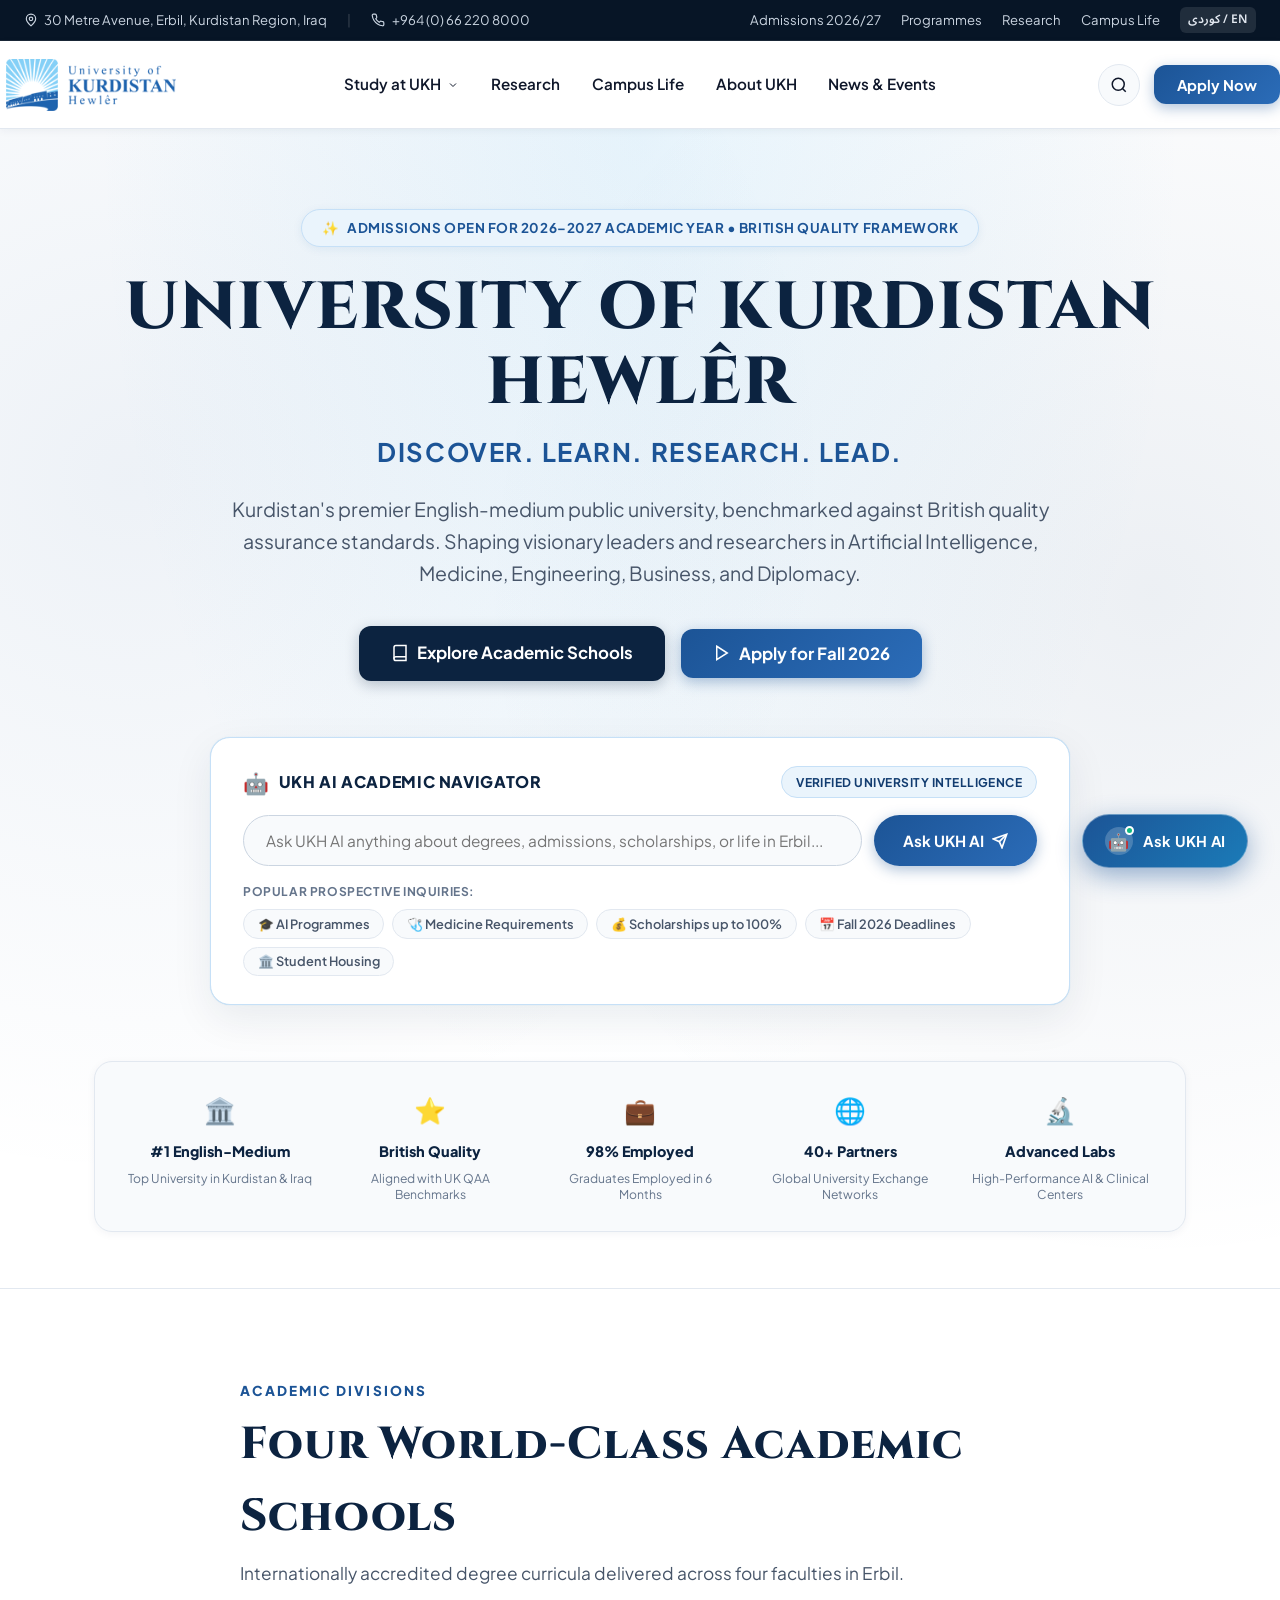
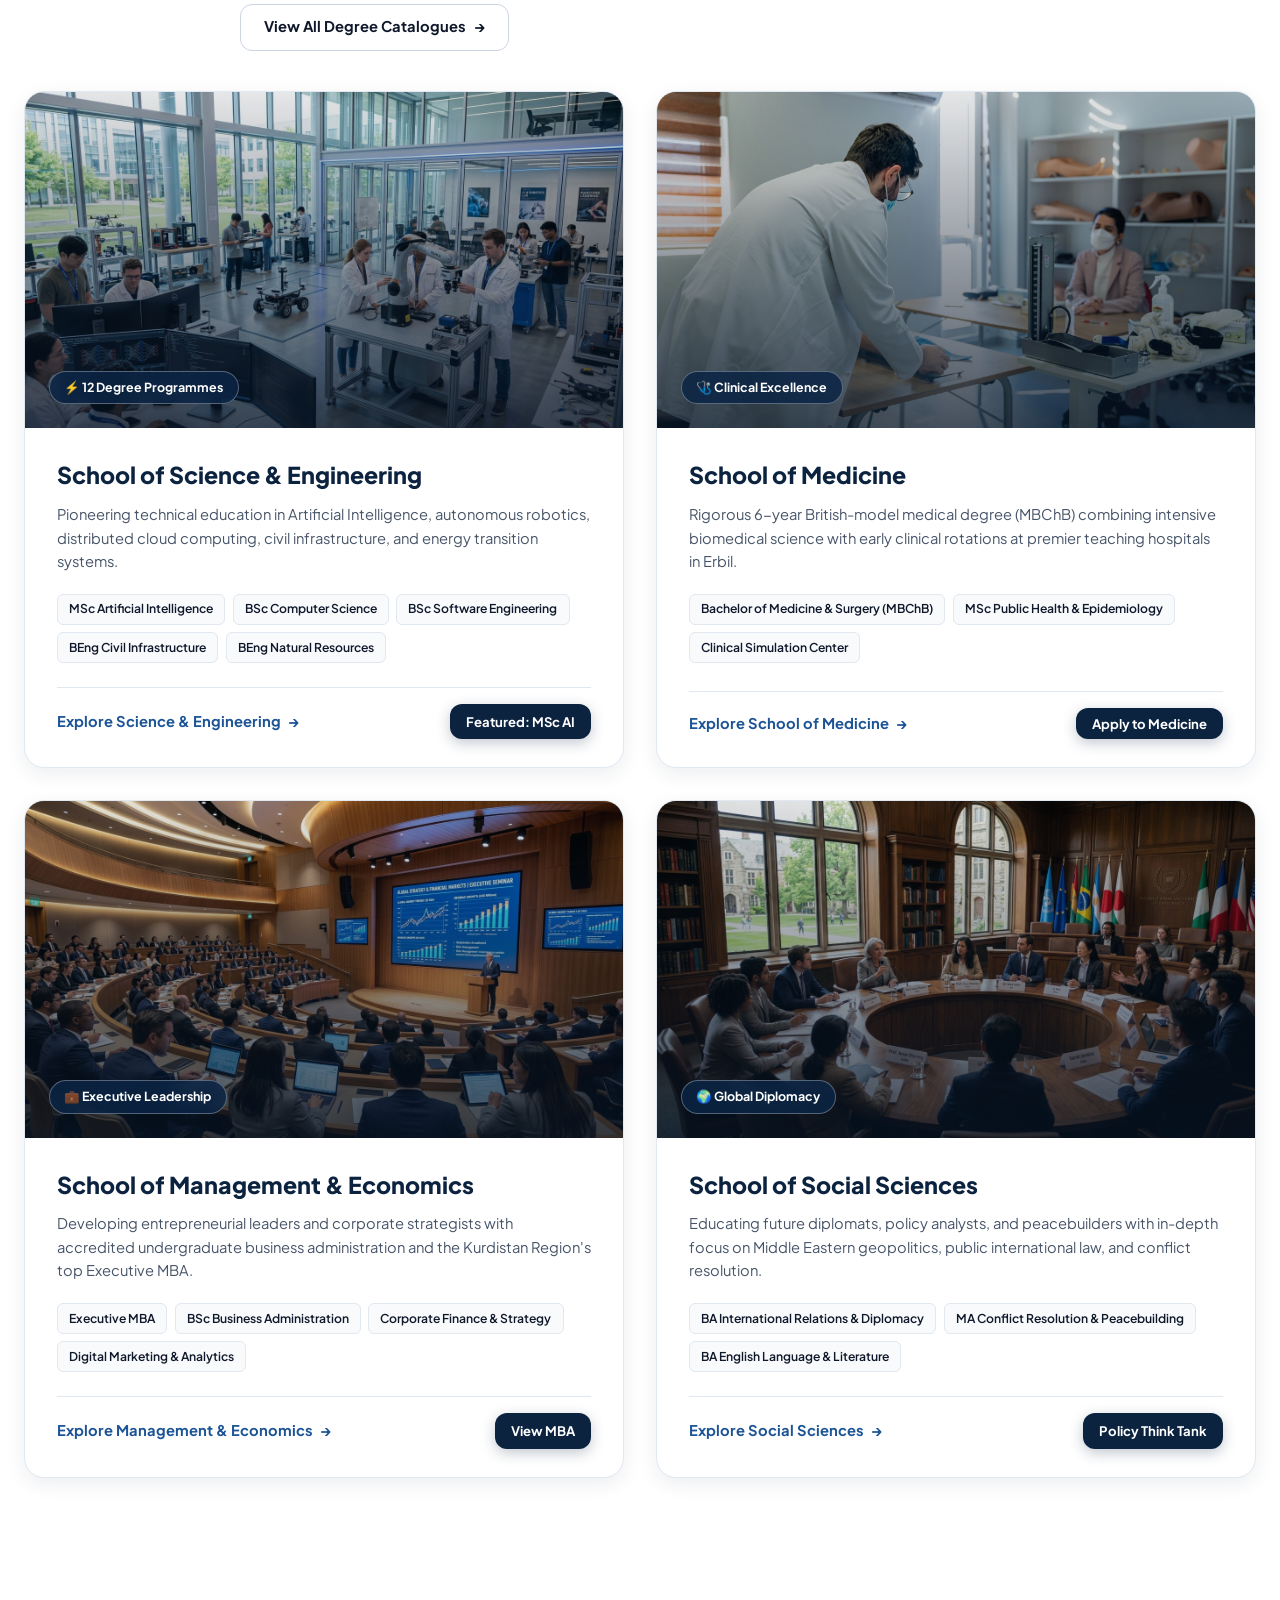
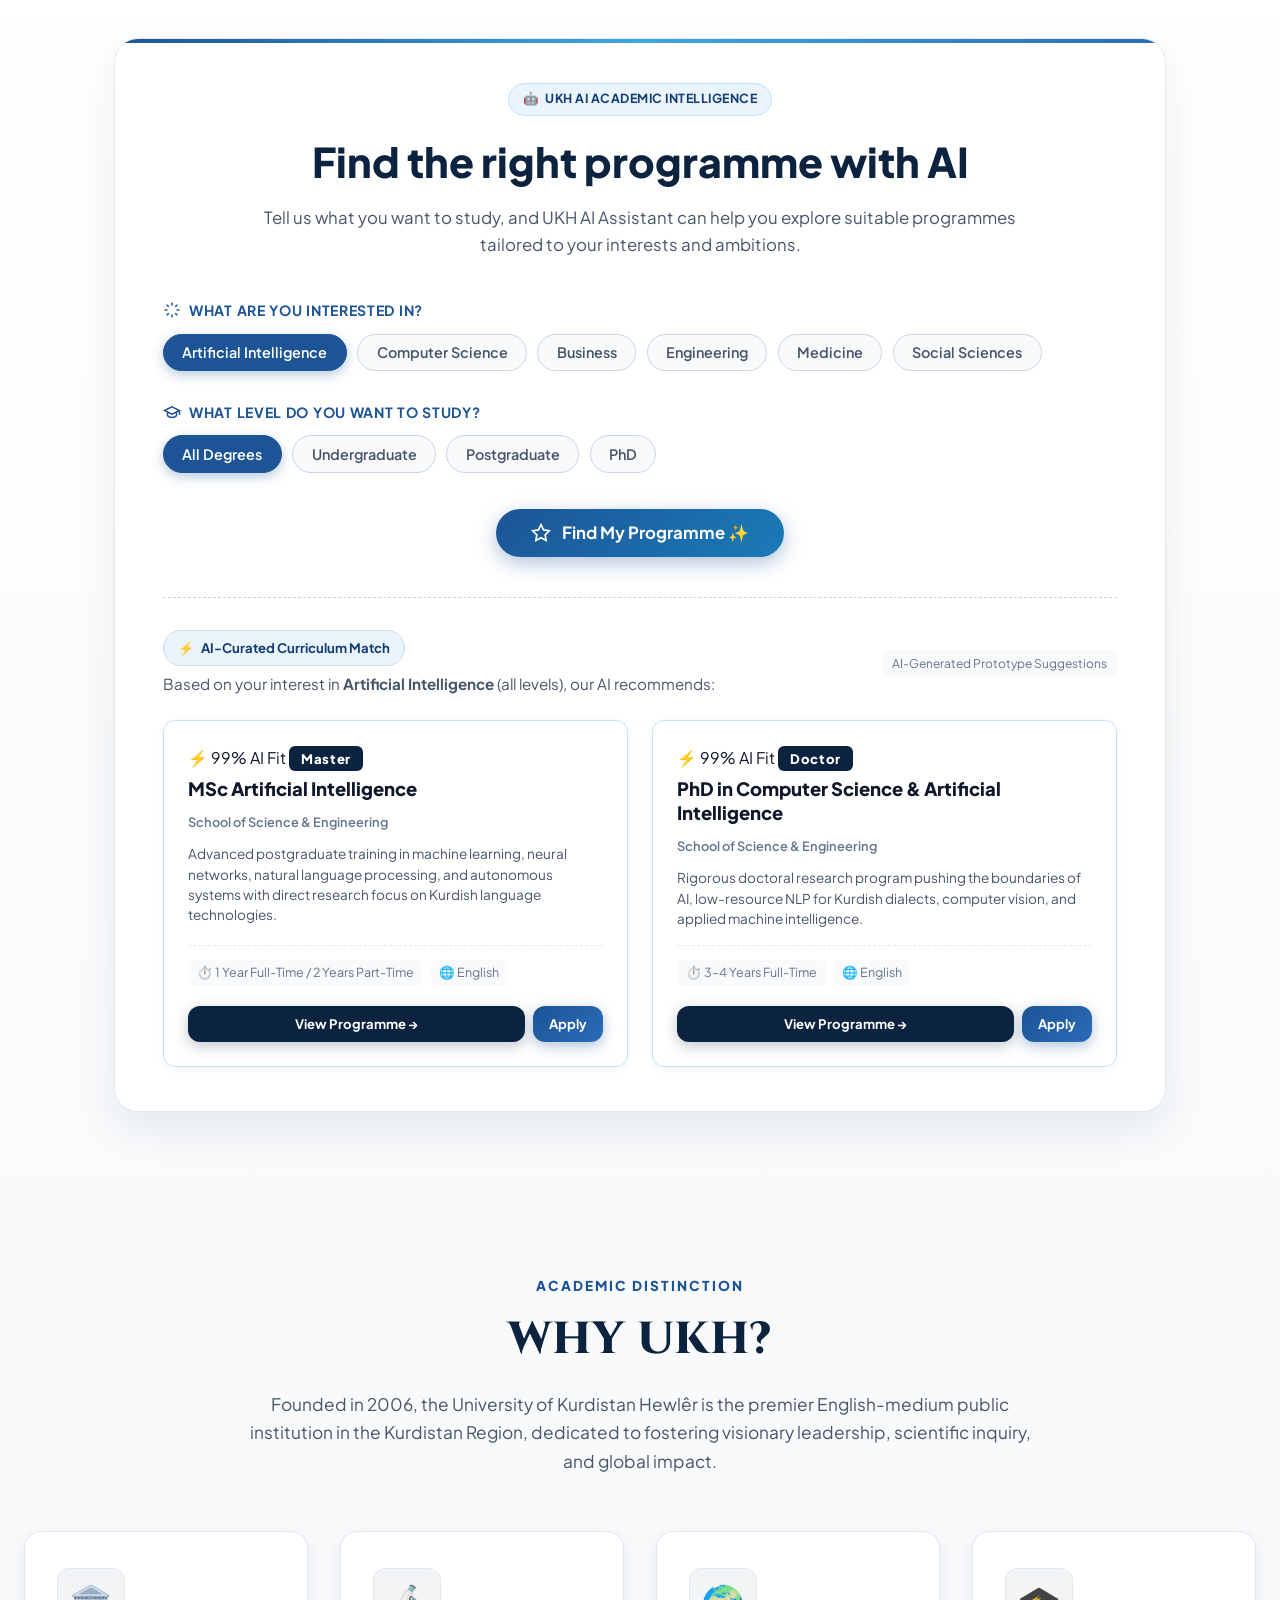
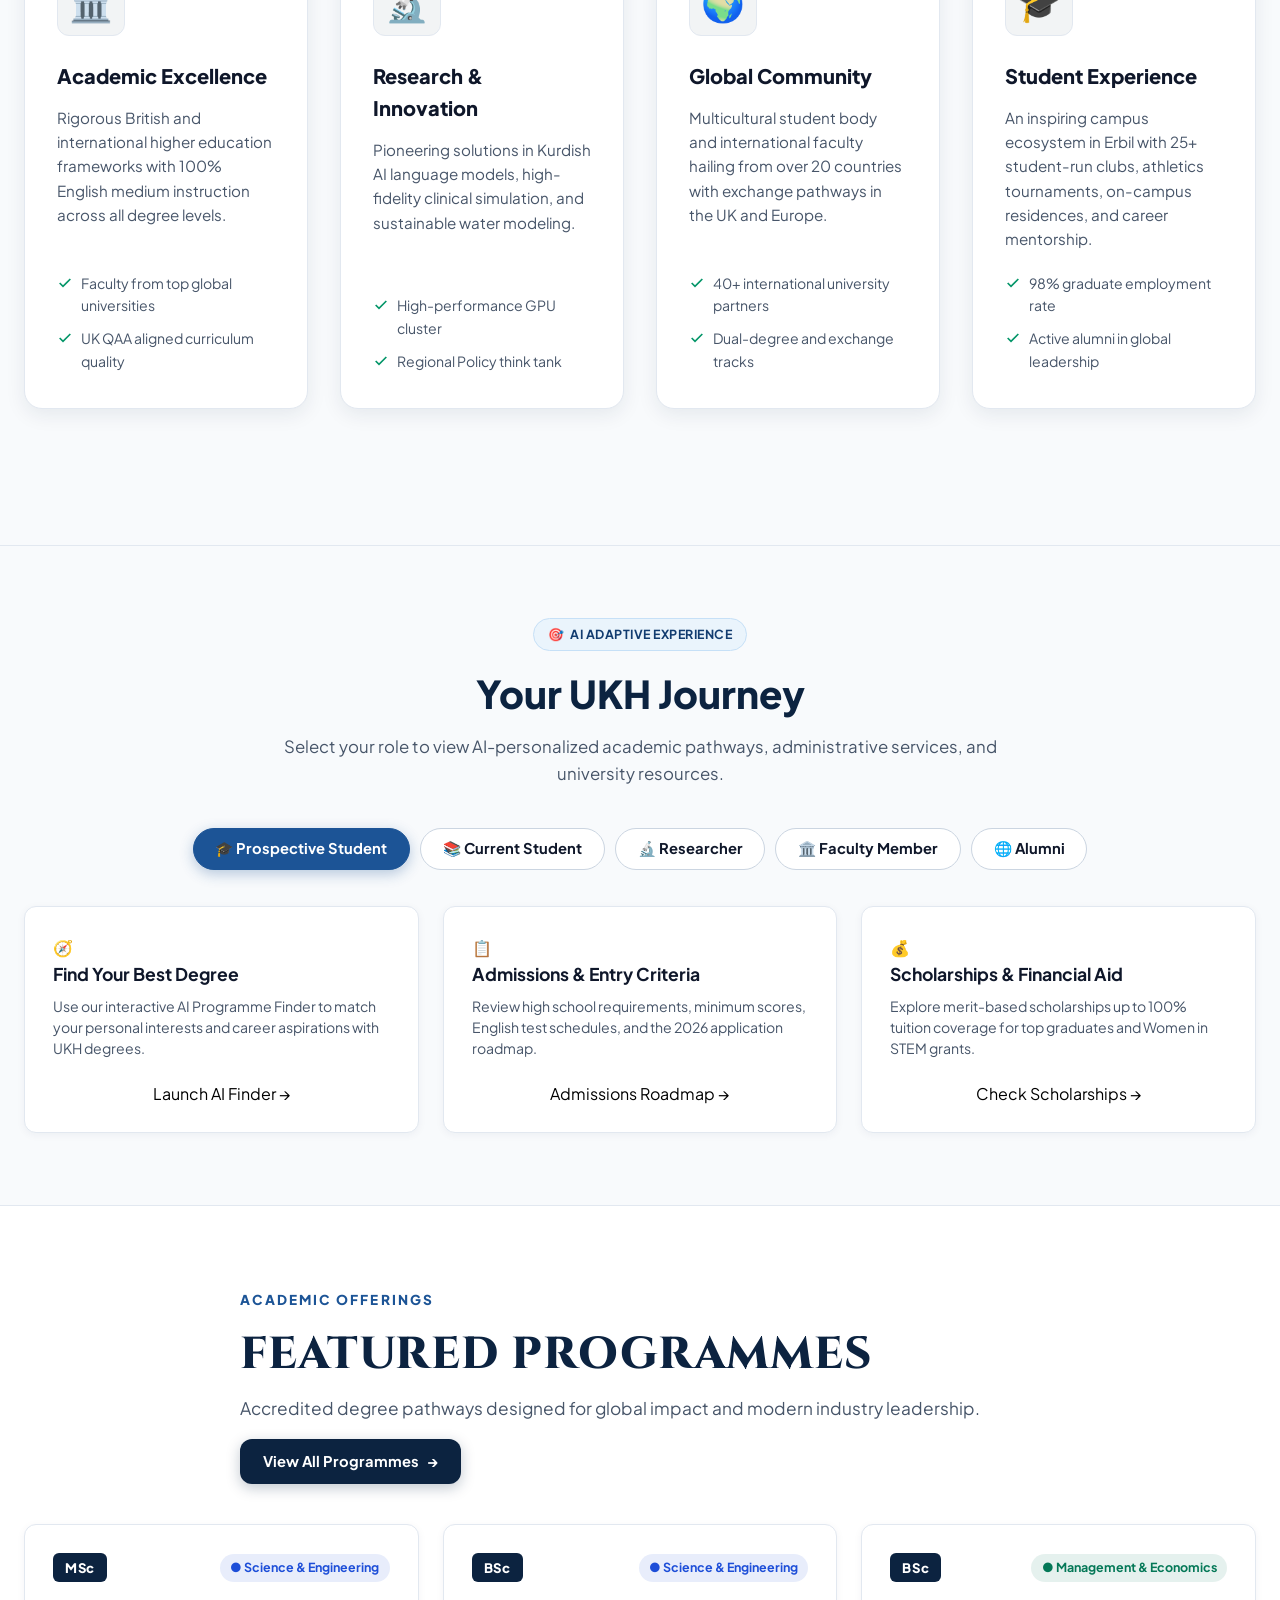
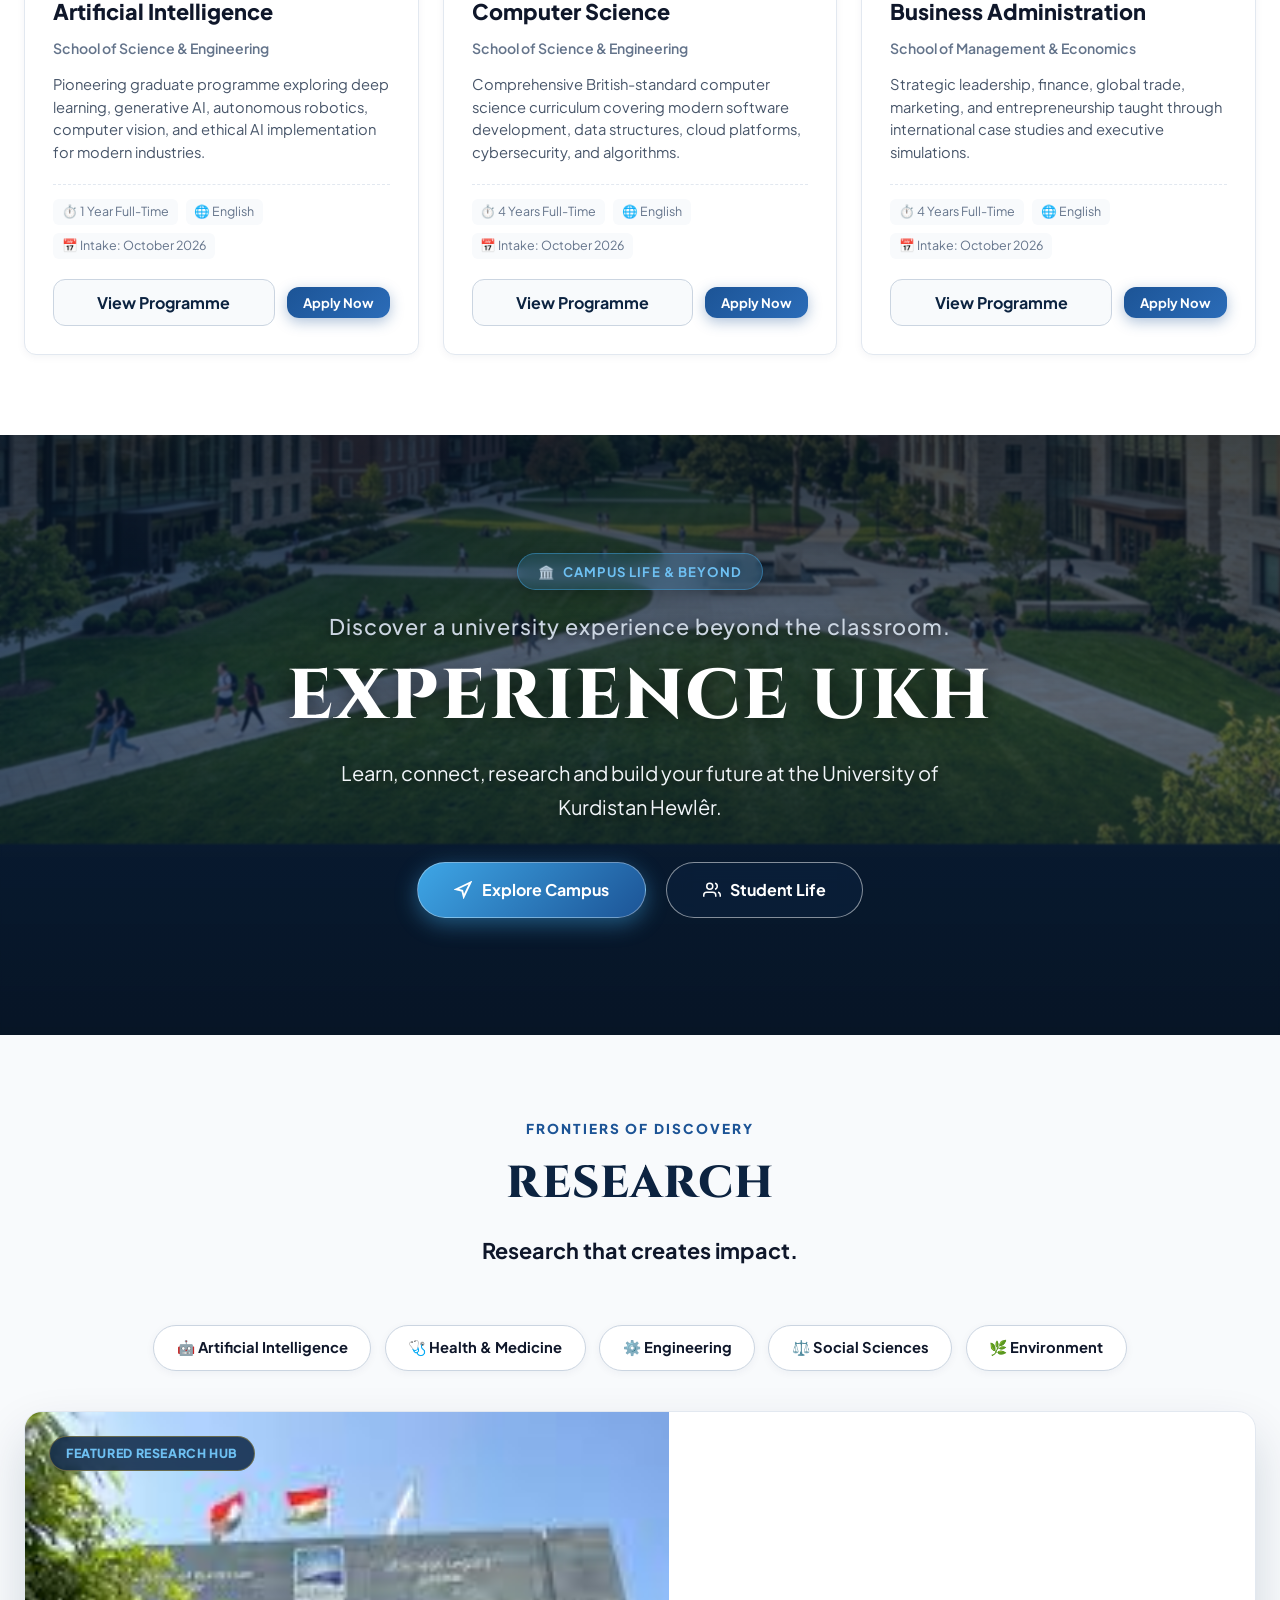
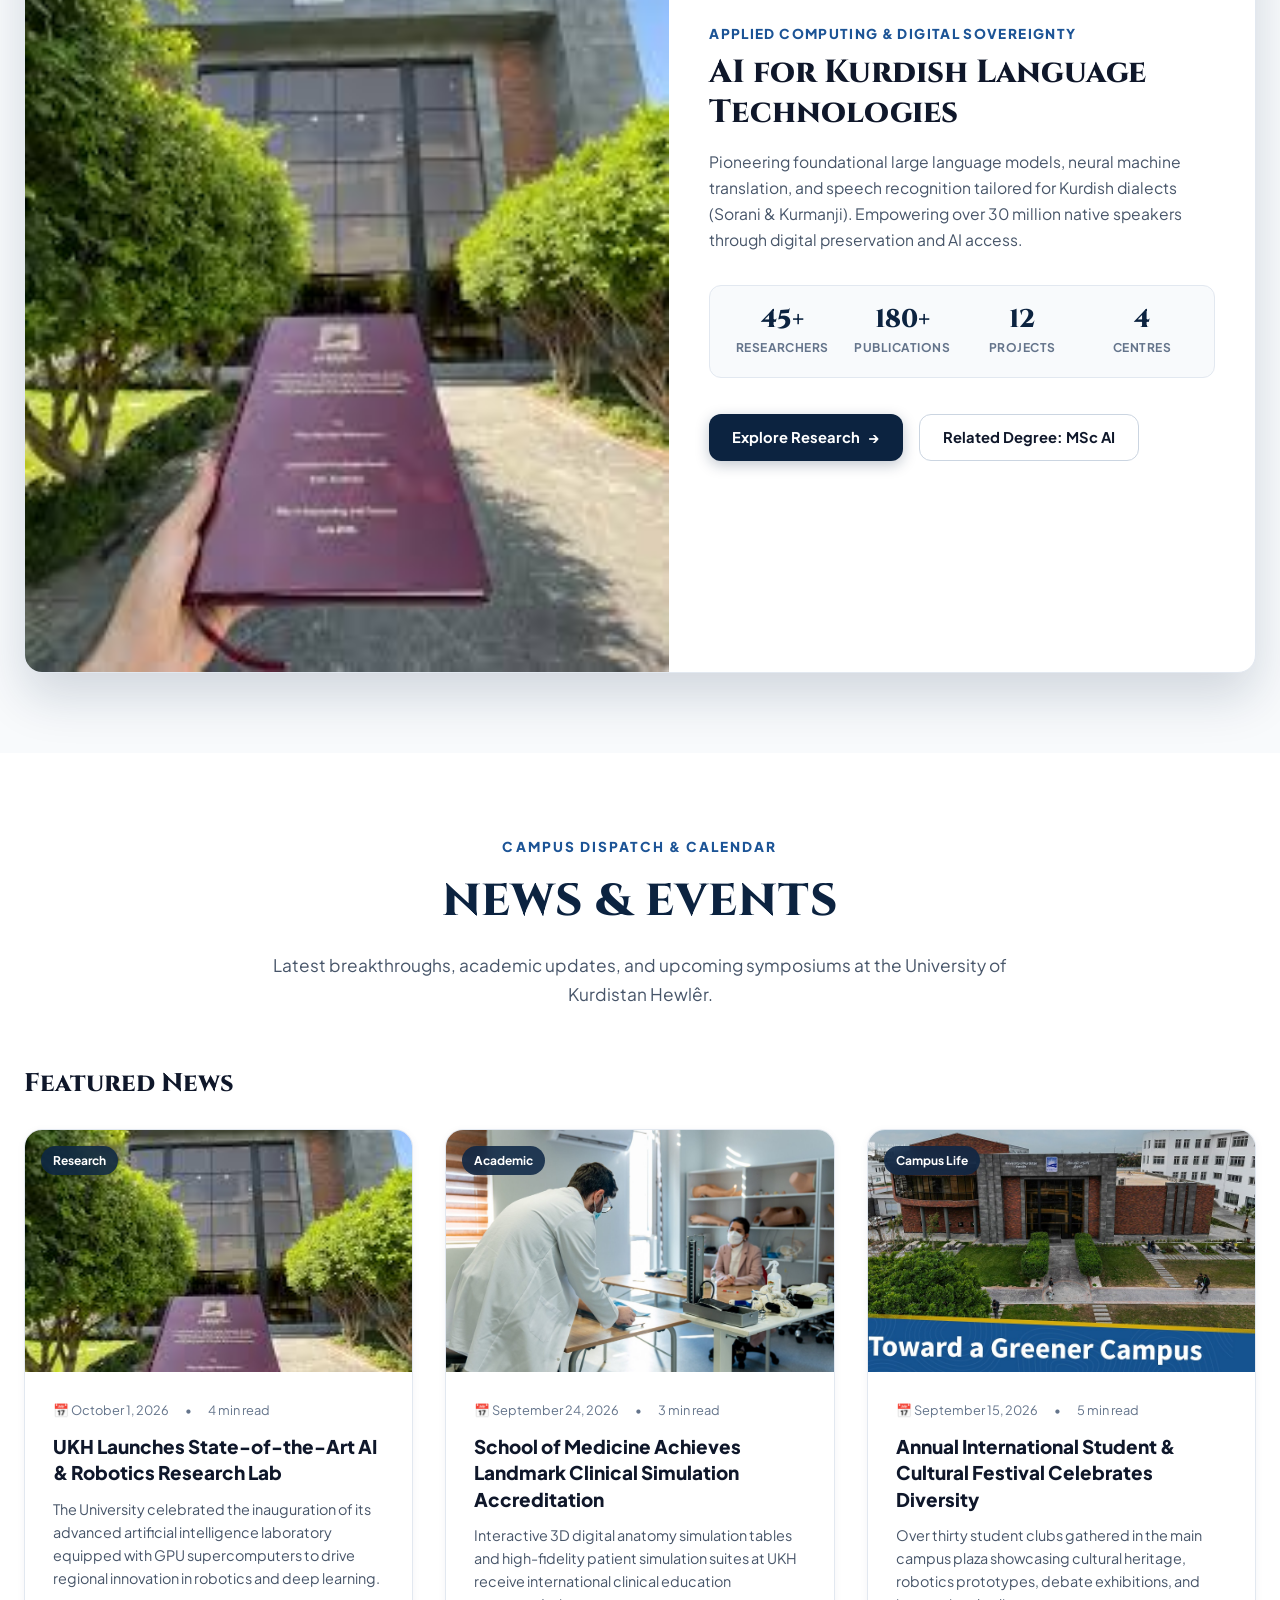
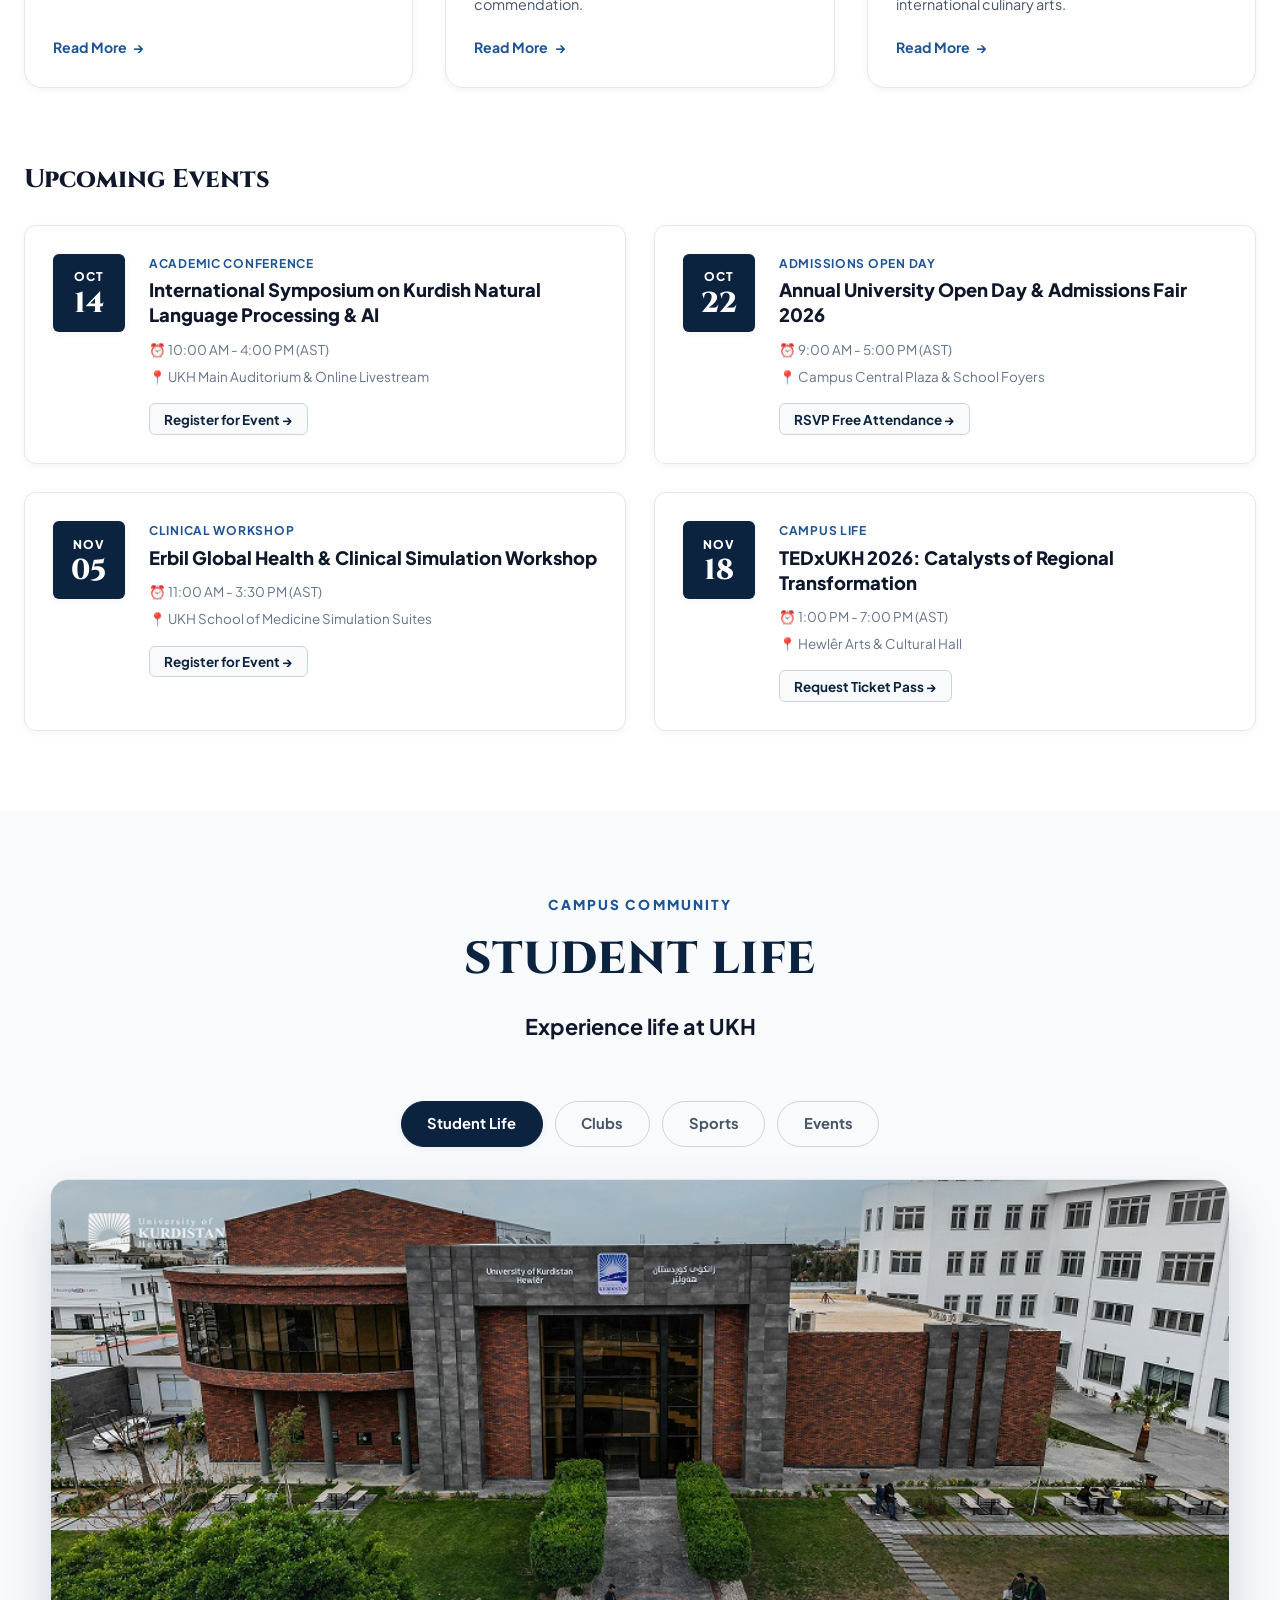
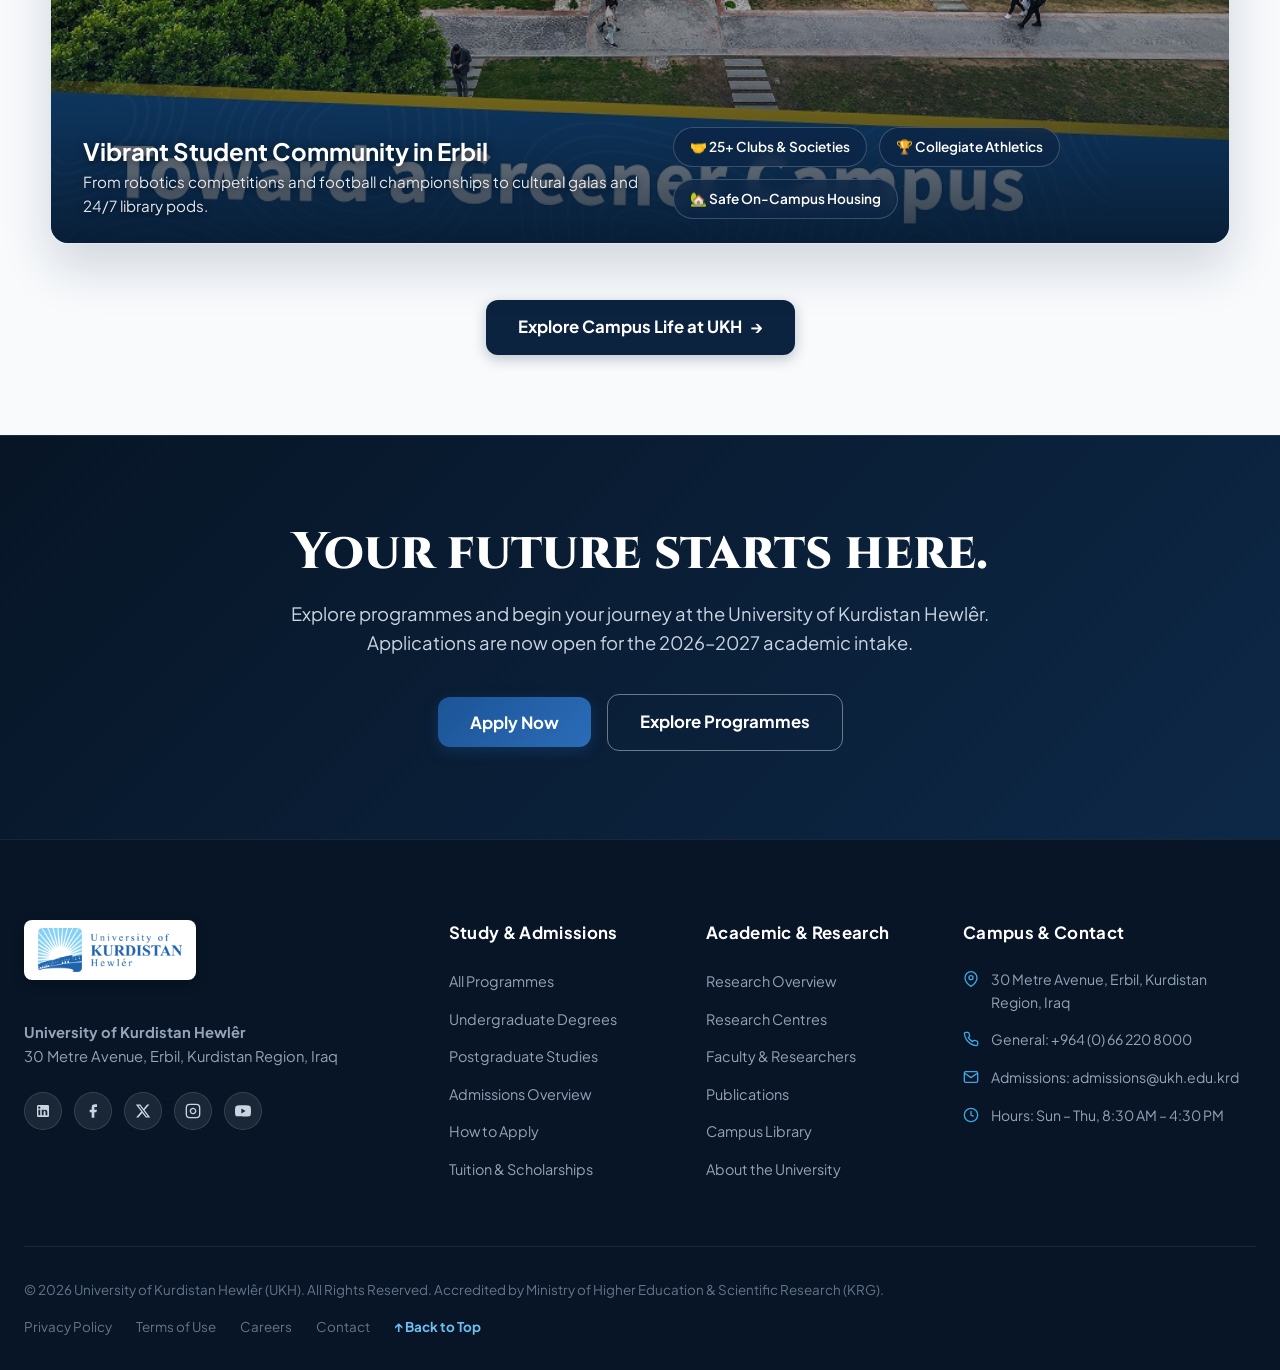
==== commit 88a5eb5b: "Permanently remove dark mode: lock to crisp light mode, remove theme toggles and clear stored theme " ====
--- a/index.html
+++ b/index.html
@@ -89,12 +89,6 @@
 
       <!-- Right Header Actions -->
       <div class="nav-actions">
-        <!-- Theme Toggle -->
-        <button class="btn-icon theme-toggle-btn" title="Toggle Dark/Light Mode" aria-label="Toggle Theme">
-          <svg class="theme-icon-moon" width="18" height="18" viewBox="0 0 24 24" fill="none" stroke="currentColor" stroke-width="2"><path d="M21 12.79A9 9 0 1 1 11.21 3 7 7 0 0 0 21 12.79z"/></svg>
-          <svg class="theme-icon-sun" width="18" height="18" viewBox="0 0 24 24" fill="none" stroke="currentColor" stroke-width="2" style="display:none;"><circle cx="12" cy="12" r="5"/><line x1="12" y1="1" x2="12" y2="3"/><line x1="12" y1="21" x2="12" y2="23"/><line x1="4.22" y1="4.22" x2="5.64" y2="5.64"/><line x1="18.36" y1="18.36" x2="19.78" y2="19.78"/><line x1="1" y1="12" x2="3" y2="12"/><line x1="21" y1="12" x2="23" y2="12"/><line x1="4.22" y1="19.78" x2="5.64" y2="18.36"/><line x1="18.36" y1="5.64" x2="19.78" y2="4.22"/></svg>
-        </button>
-
         <!-- Search Icon Trigger -->
         <button class="btn-icon btn-open-search" title="Search (Ctrl + K)" aria-label="Search">
           <svg width="18" height="18" viewBox="0 0 24 24" fill="none" stroke="currentColor" stroke-width="2"><circle cx="11" cy="11" r="8"/><line x1="21" y1="21" x2="16.65" y2="16.65"/></svg>
--- a/css/style.css
+++ b/css/style.css
@@ -73,33 +73,6 @@
   --transition-fast: 0.18s ease;
   --transition-normal: 0.28s cubic-bezier(0.16, 1, 0.3, 1);
   --transition-slow: 0.45s cubic-bezier(0.16, 1, 0.3, 1);
-}
-
-[data-theme="dark"] {
-  --bg-primary: #080f1a;
-  --bg-secondary: #0c182a;
-  --bg-tertiary: #11223b;
-  --bg-card: #0f1f35;
-  --bg-card-hover: #142844;
-  --bg-overlay: rgba(3, 7, 18, 0.85);
-
-  --text-primary: #f8fafc;
-  --text-secondary: #cbd5e1;
-  --text-muted: #94a3b8;
-  --text-inverse: #ffffff;
-
-  --border-light: #1e293b;
-  --border-medium: #334155;
-  --border-focus: #3b82f6;
-
-  --glass-bg: rgba(15, 31, 53, 0.85);
-  --glass-border: rgba(255, 255, 255, 0.08);
-  --glass-shadow: 0 10px 30px rgba(0, 0, 0, 0.4);
-
-  --shadow-sm: 0 2px 8px rgba(0, 0, 0, 0.3);
-  --shadow-md: 0 6px 20px rgba(0, 0, 0, 0.4);
-  --shadow-lg: 0 14px 34px rgba(0, 0, 0, 0.5);
-  --shadow-xl: 0 24px 50px rgba(0, 0, 0, 0.6);
 }
 
 /* ==========================================================================
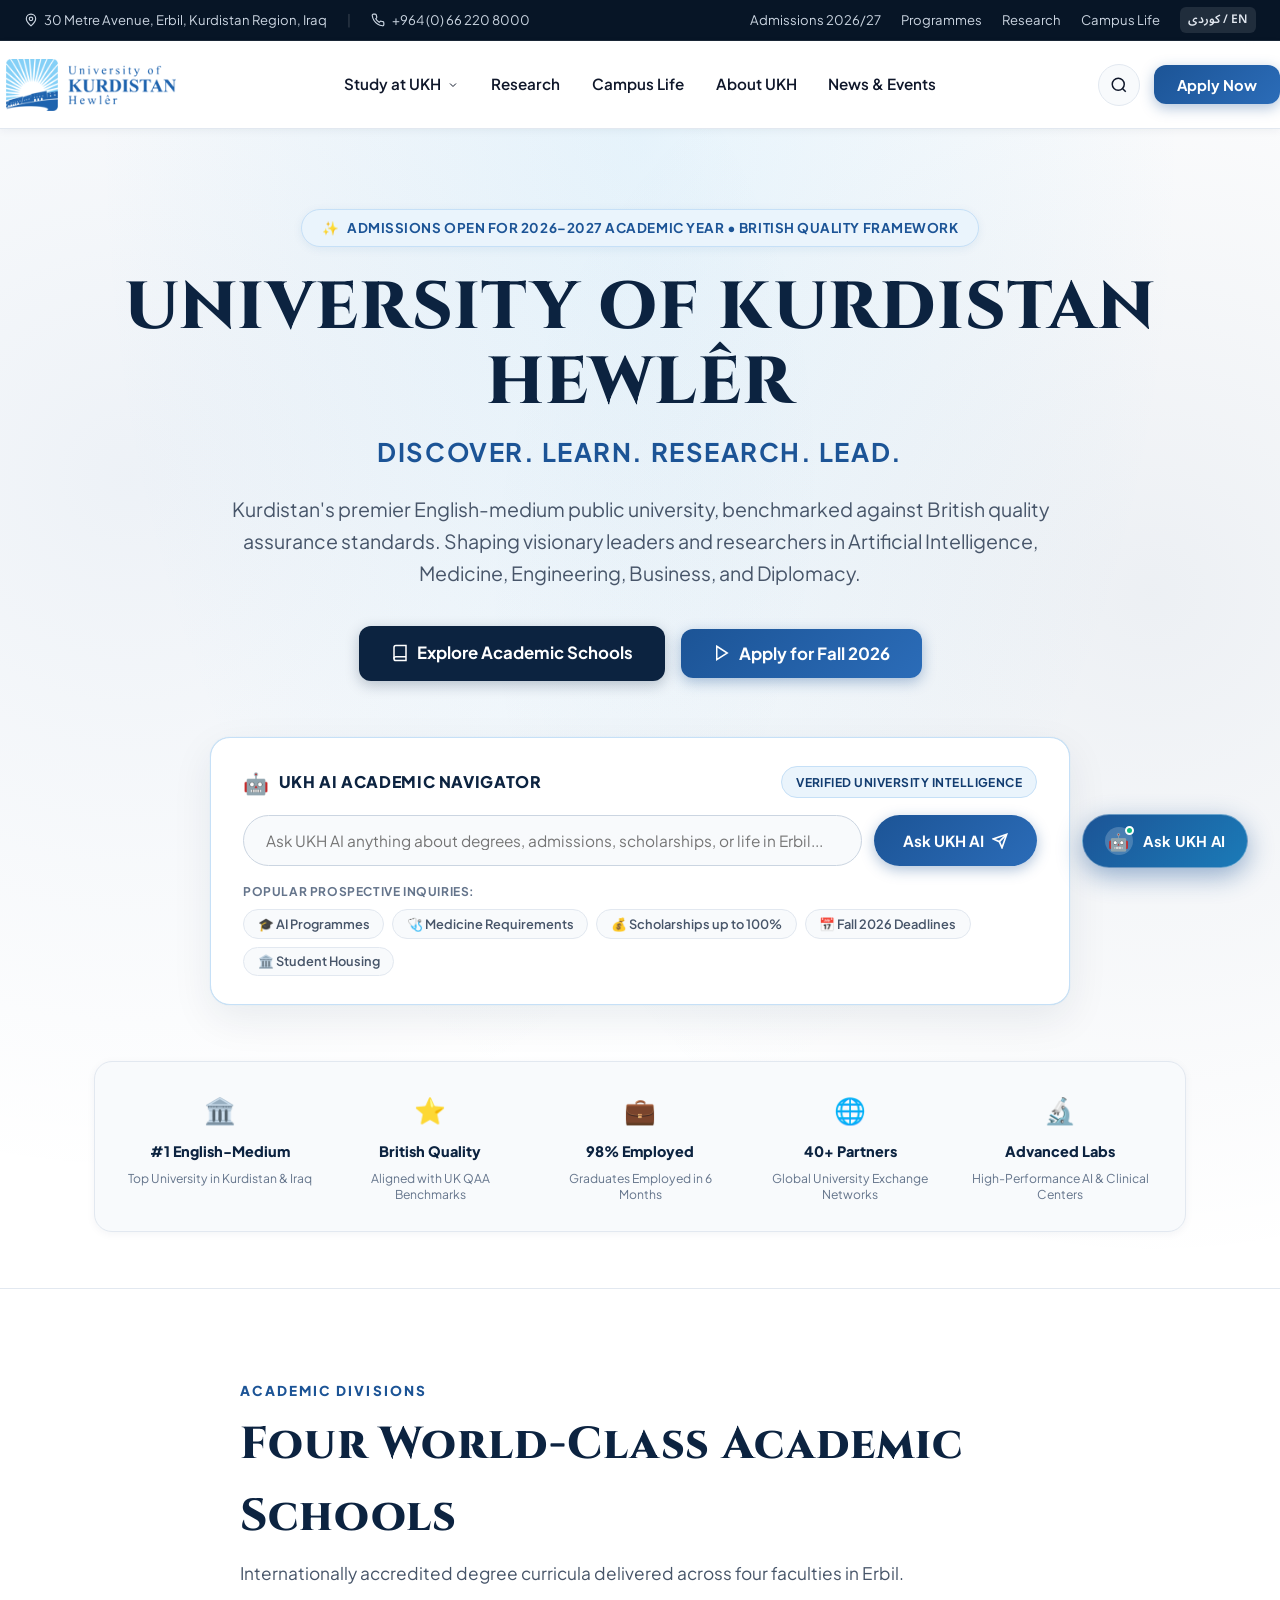
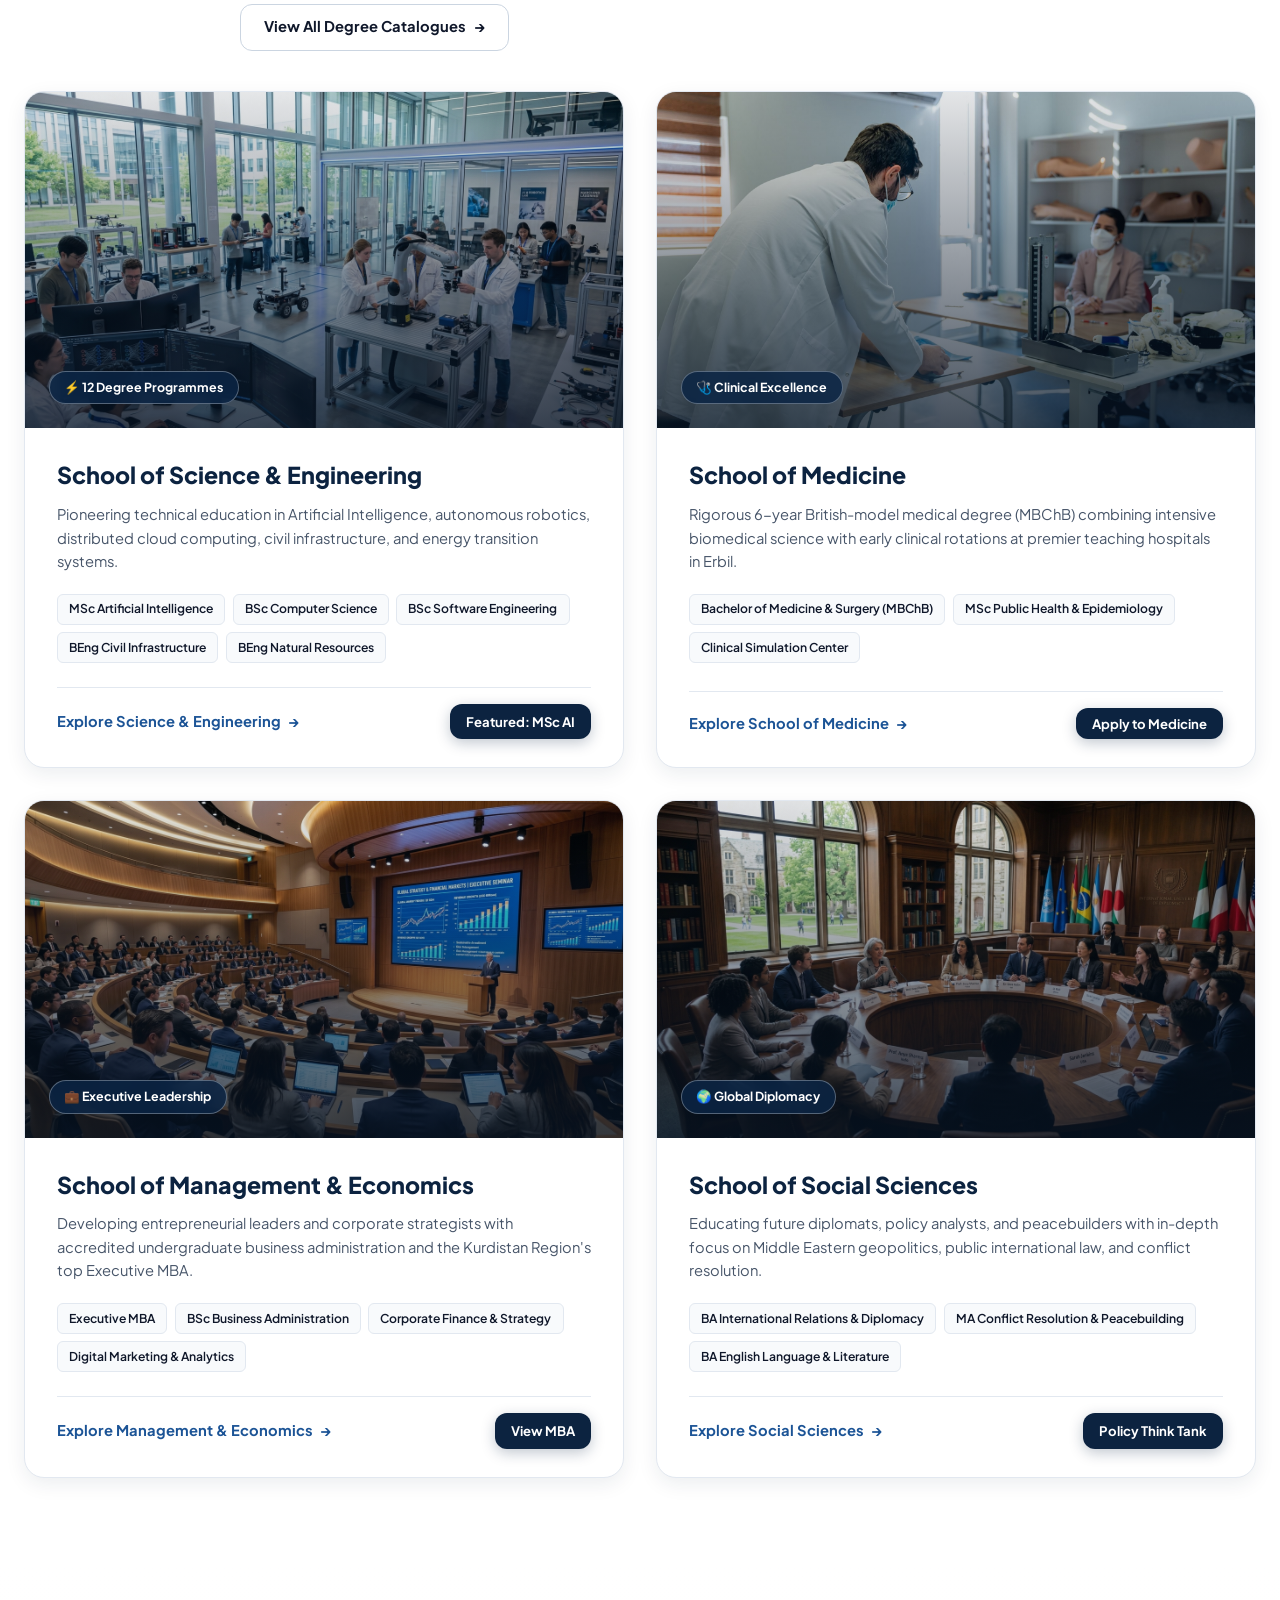
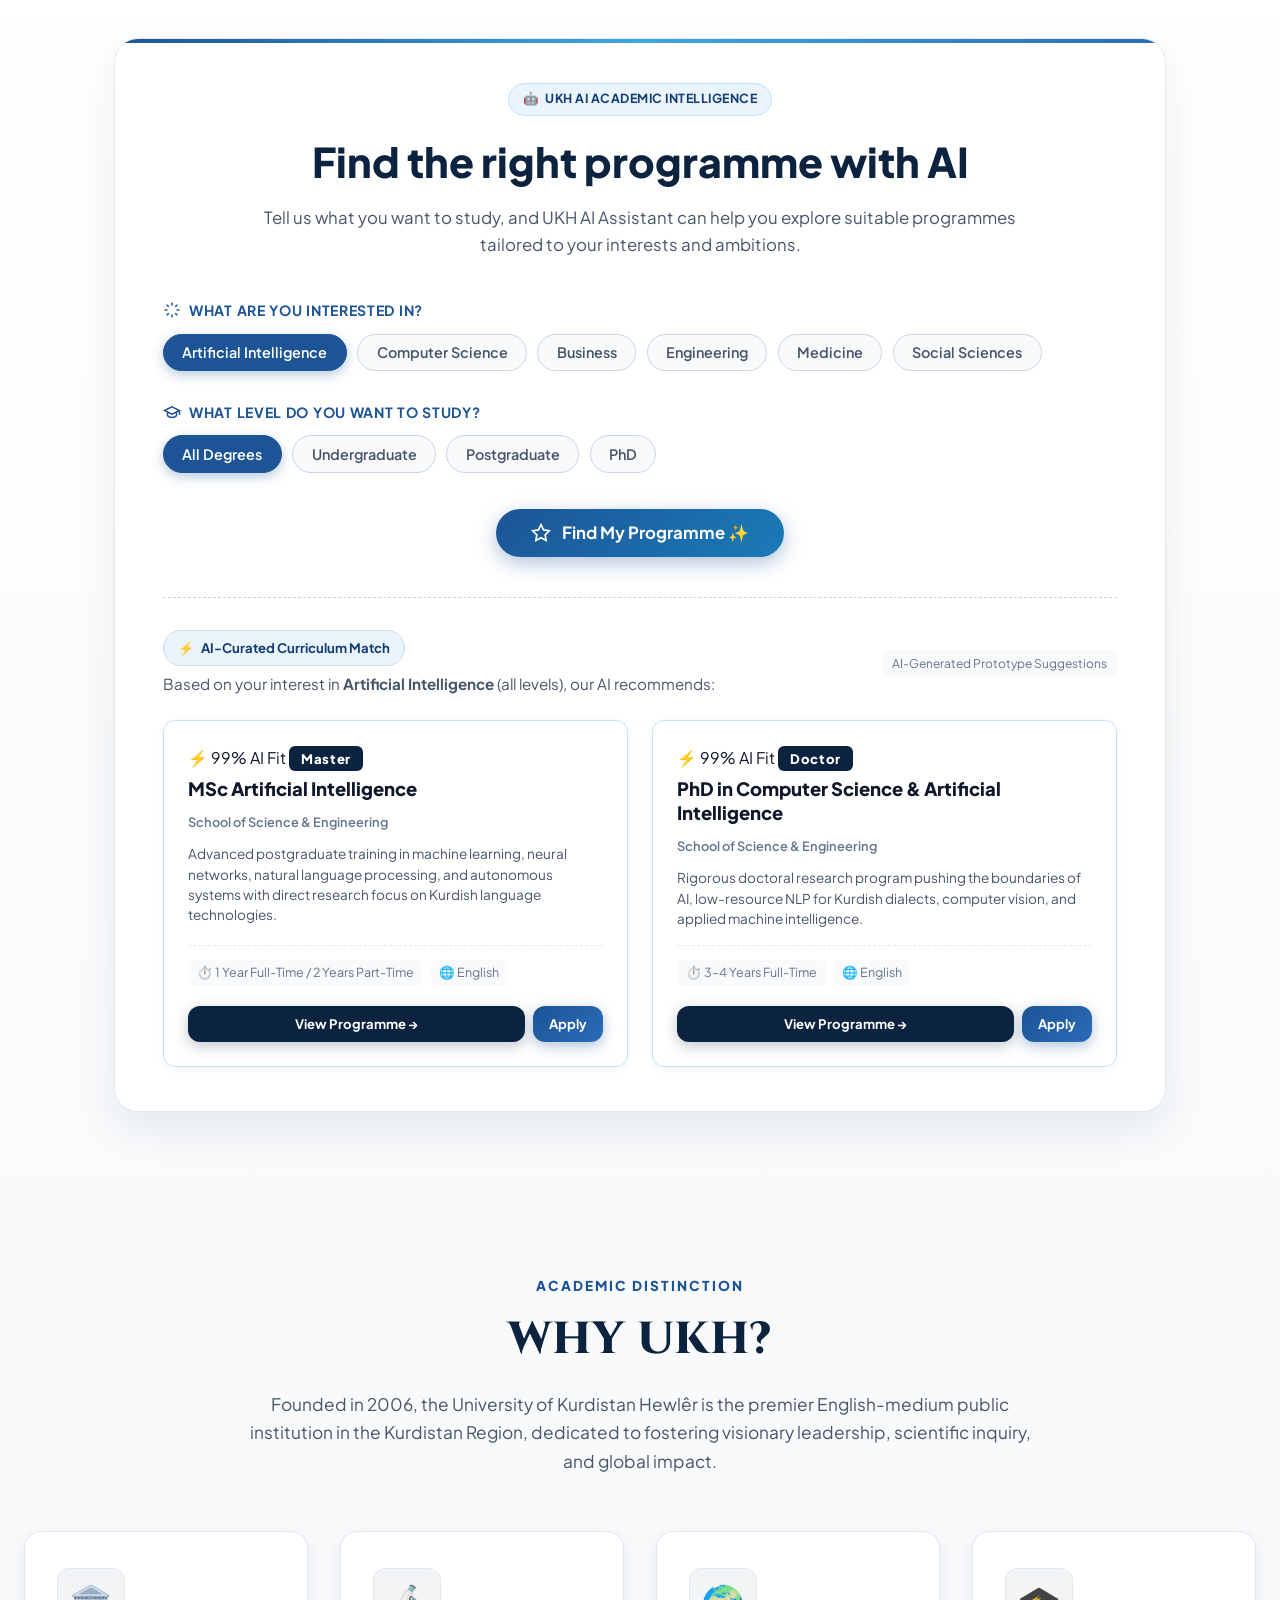
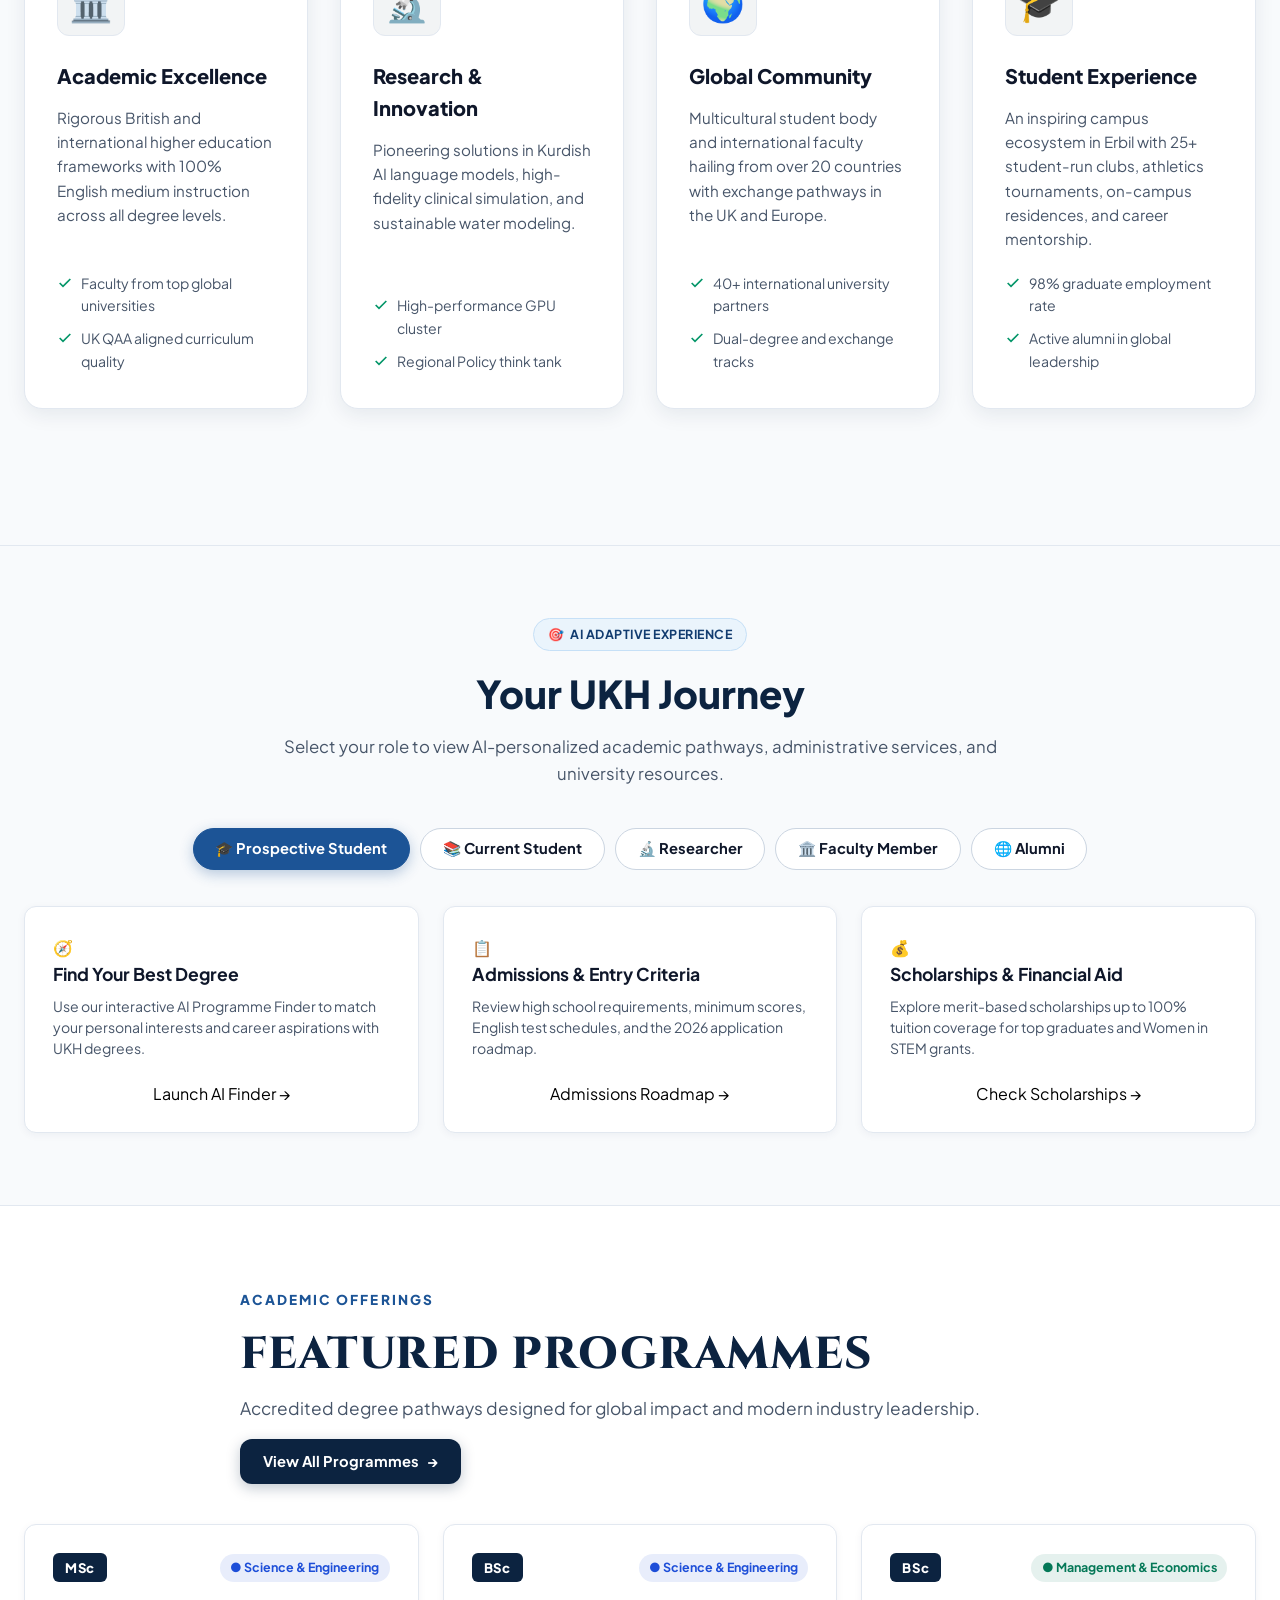
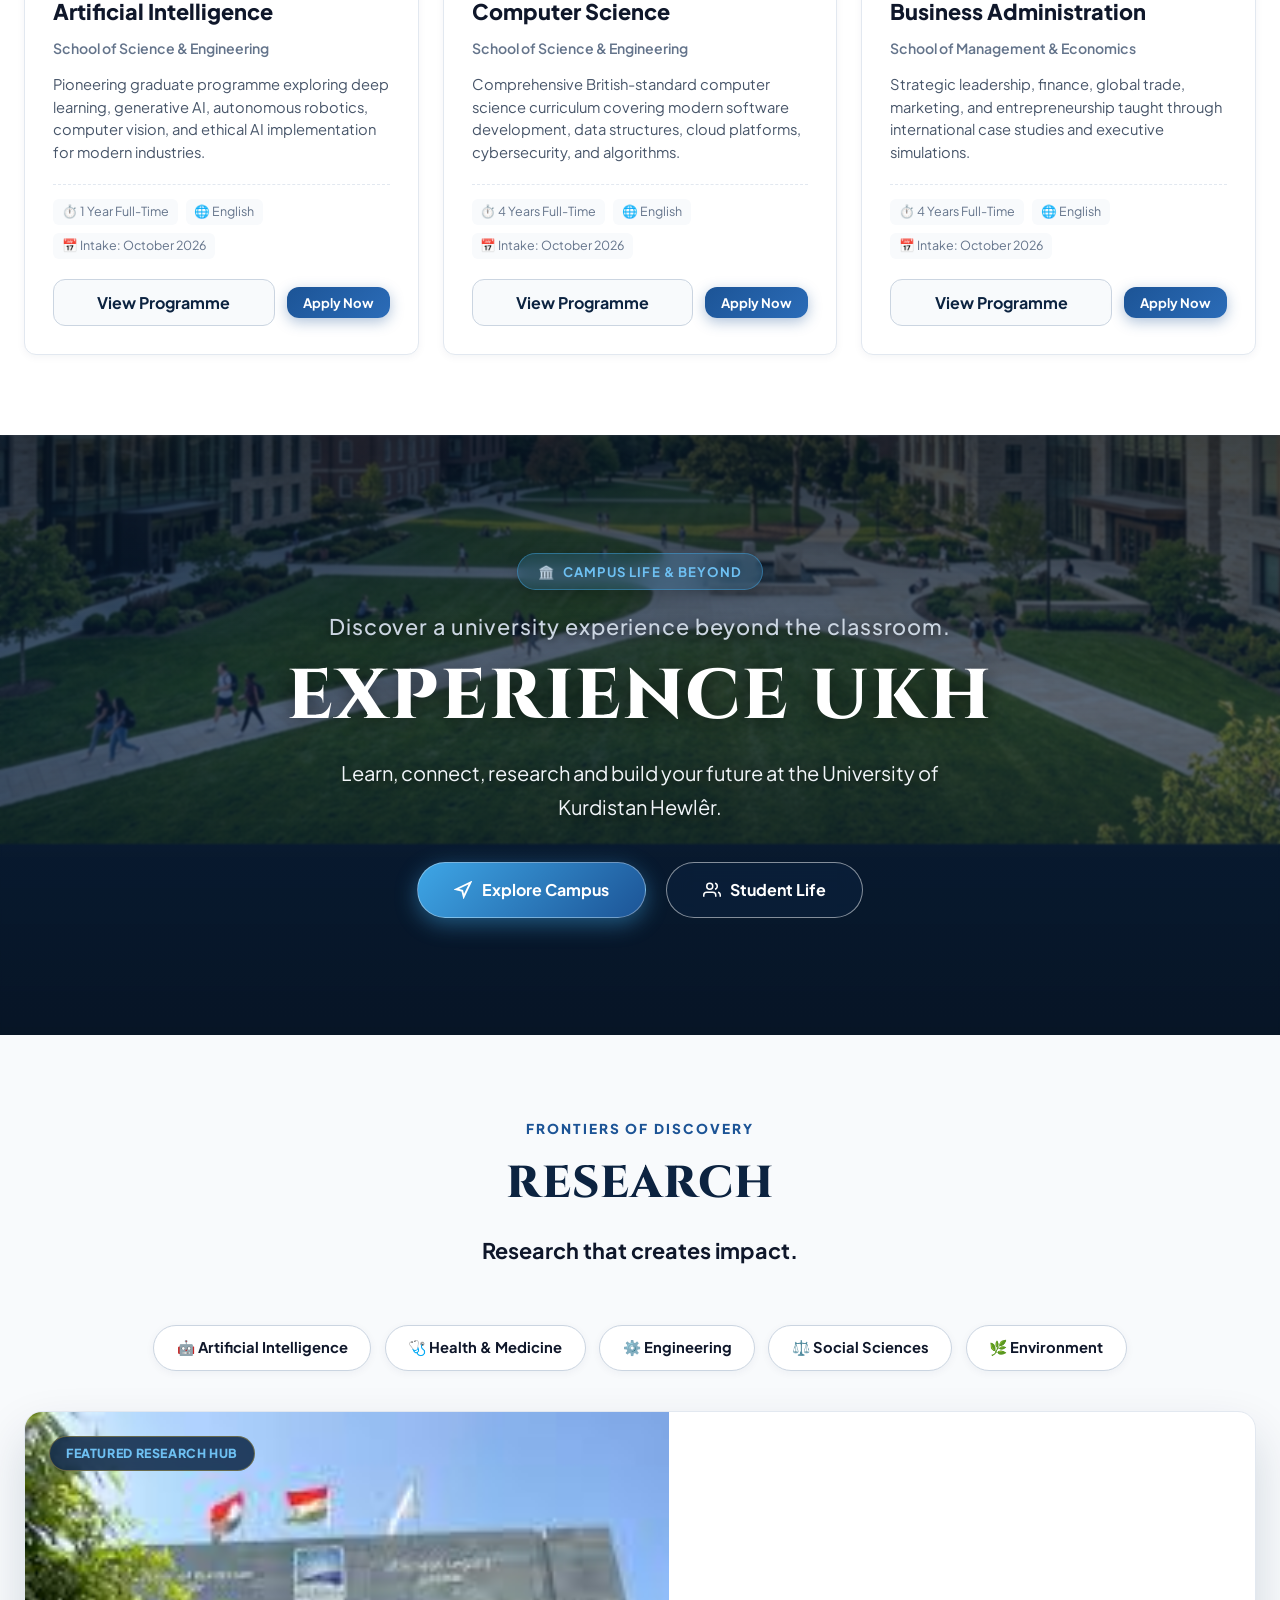
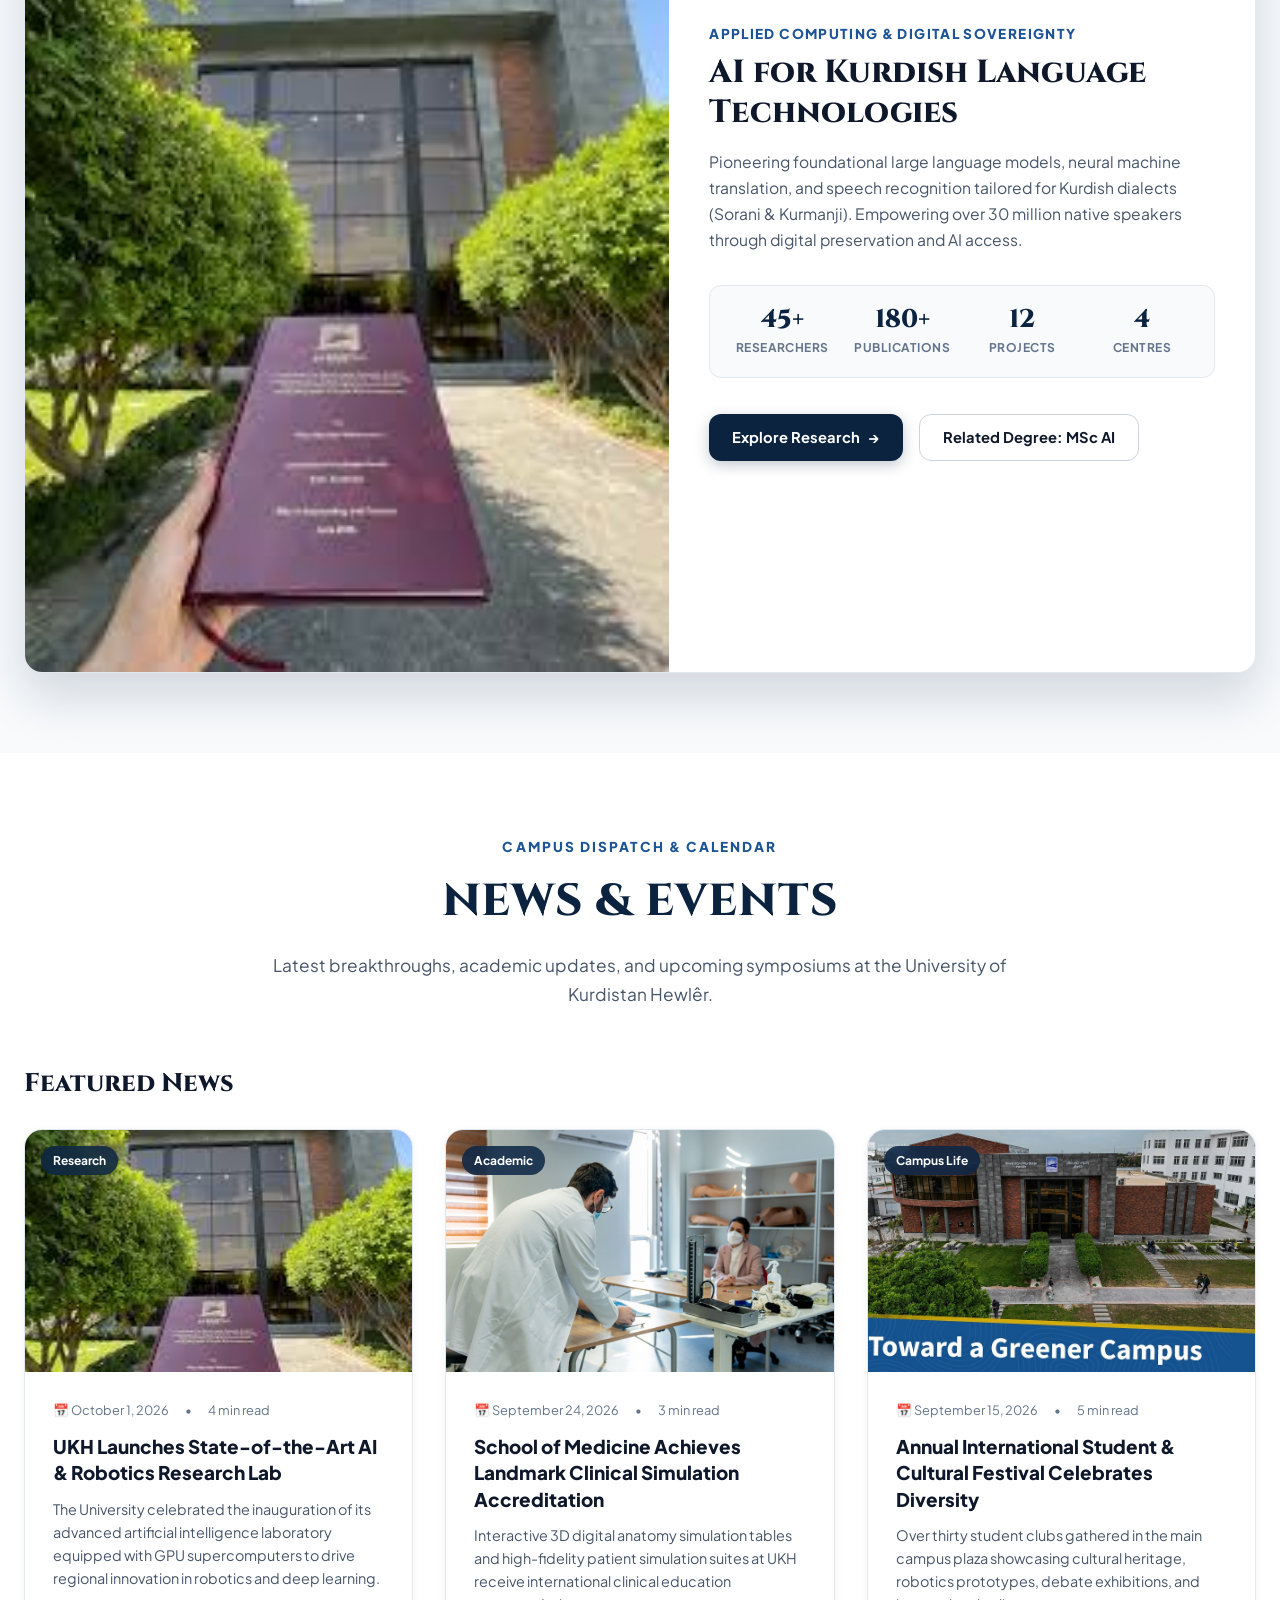
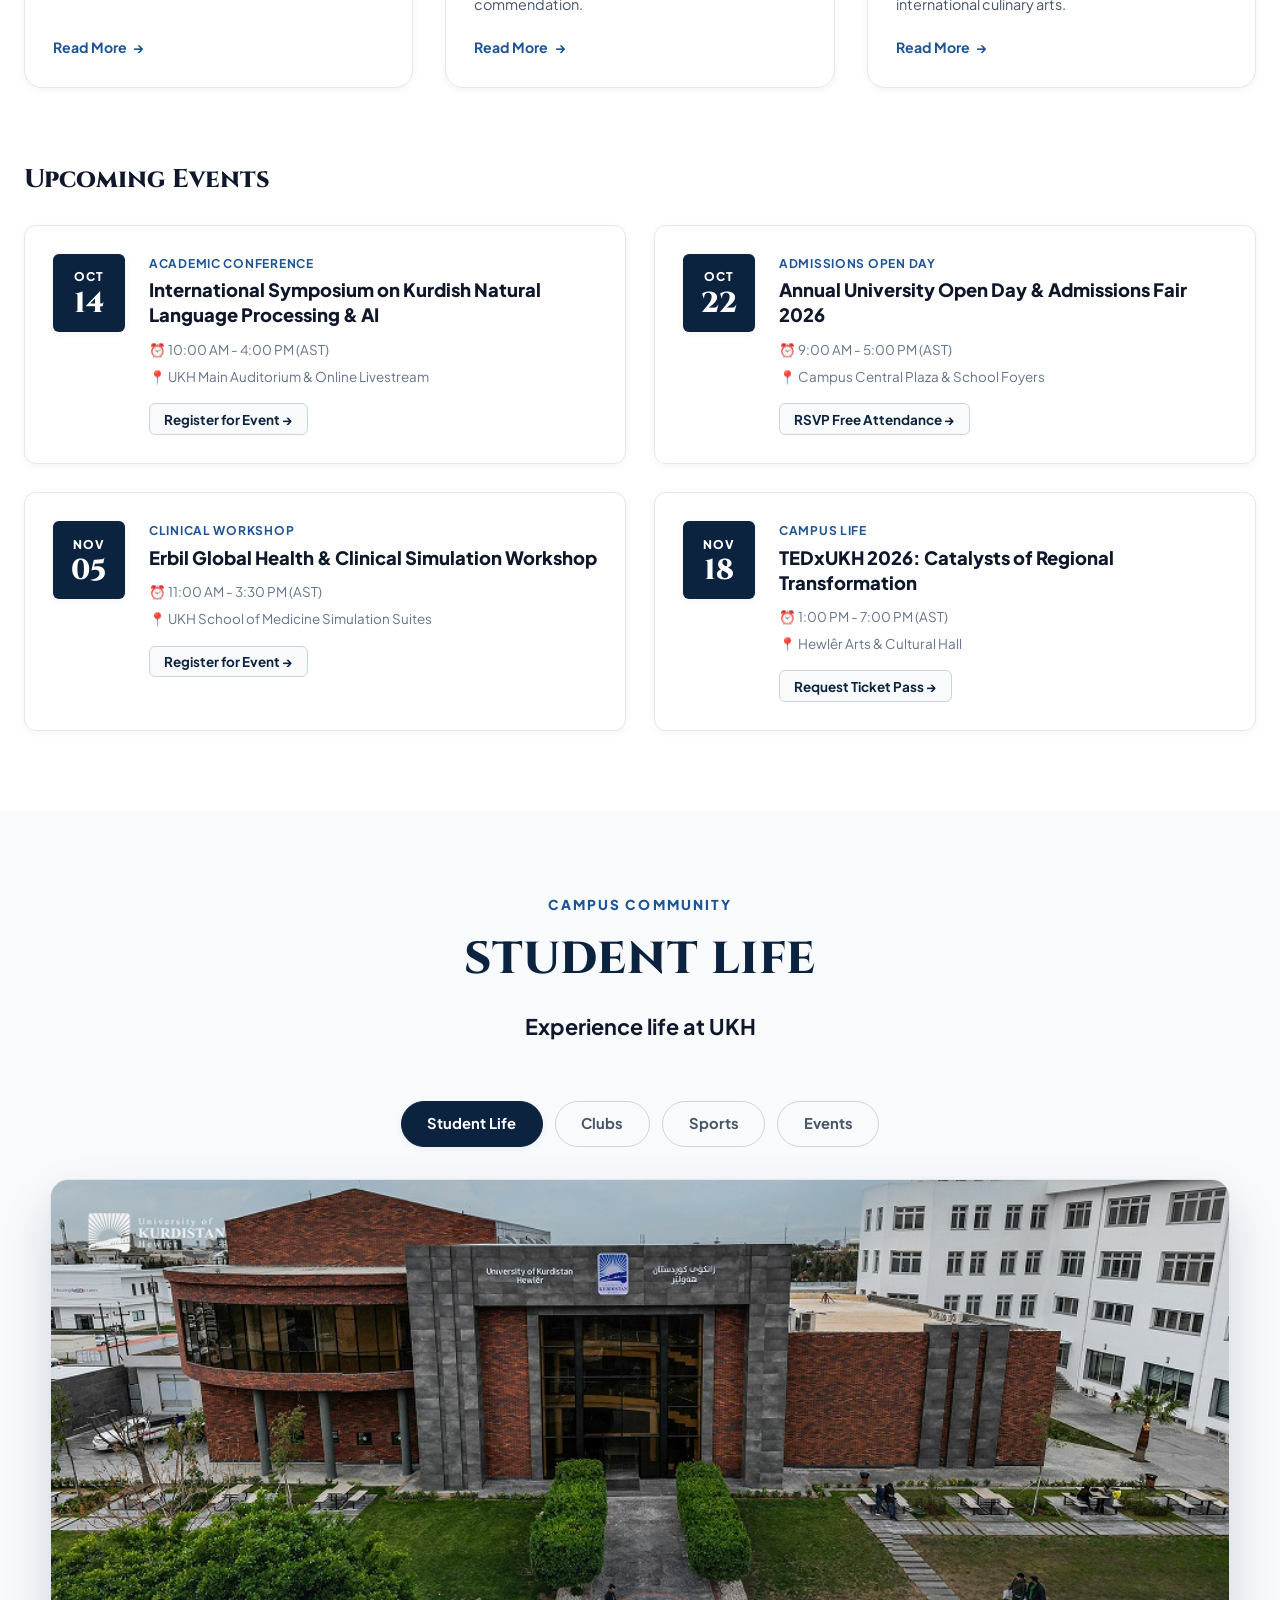
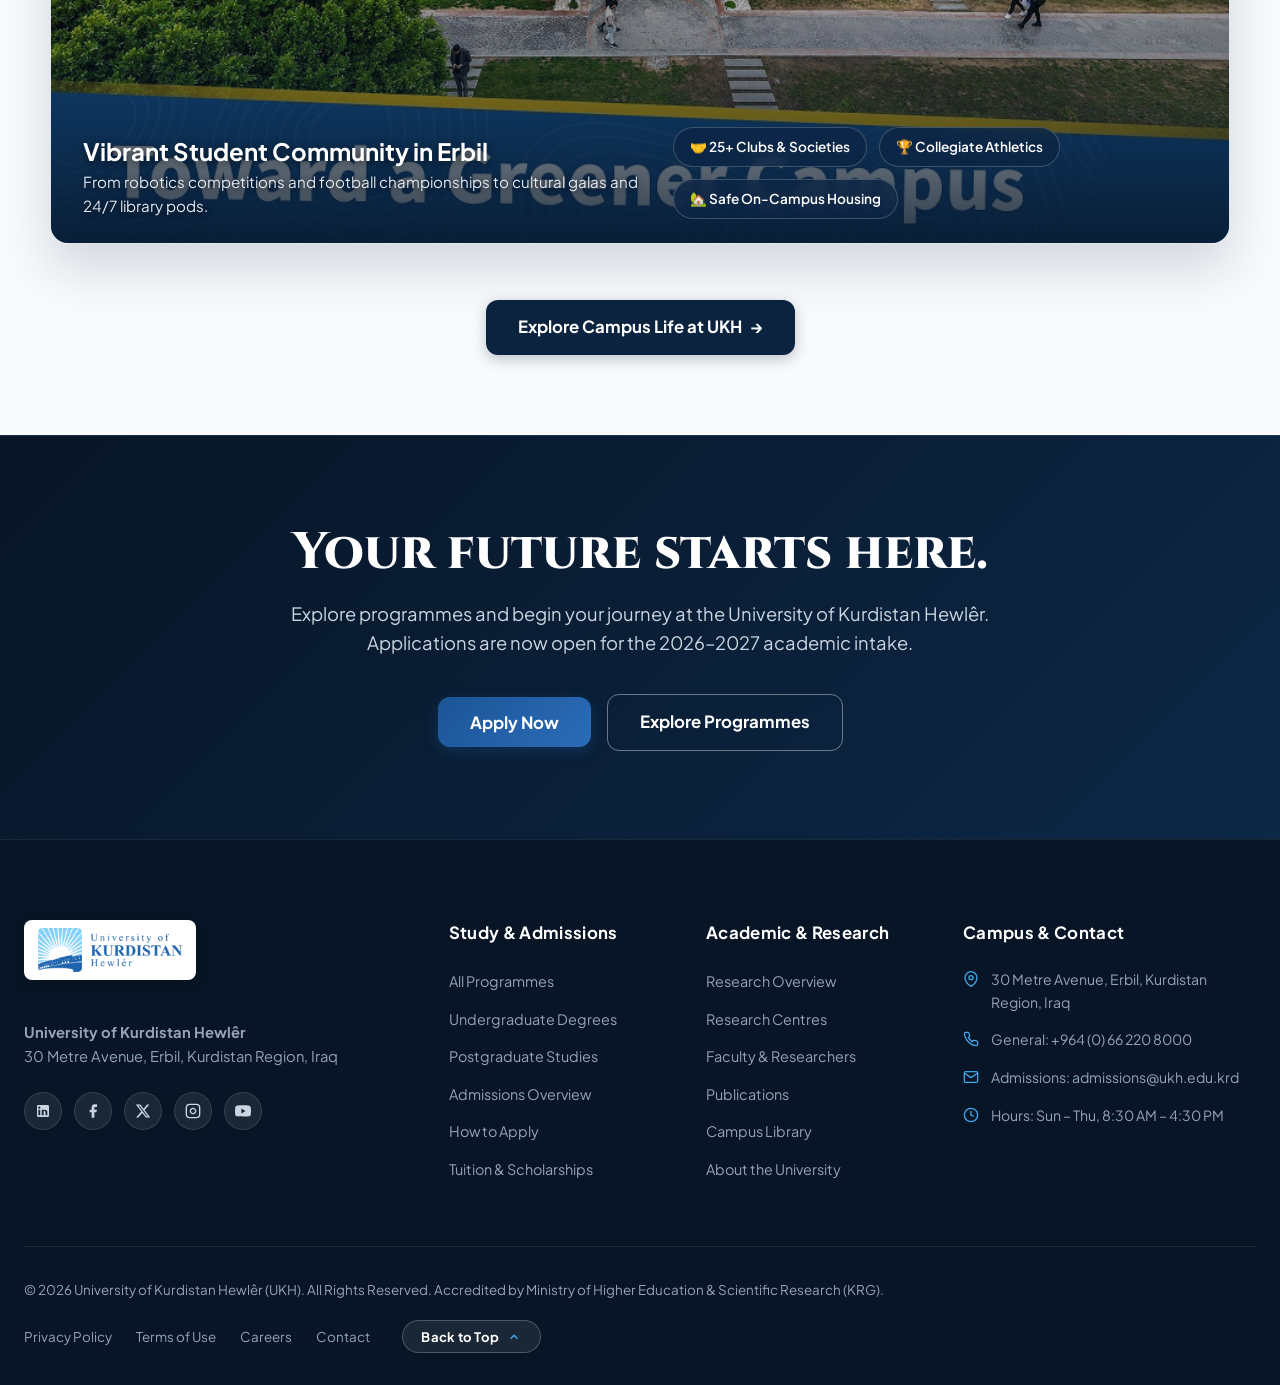
==== commit c682ed0d: "Fix footer Back to Top: replace awkward inline link with stylish, dedicated smooth-scrolling button " ====
--- a/index.html
+++ b/index.html
@@ -1071,12 +1071,17 @@
         <div>
           © 2026 University of Kurdistan Hewlêr (UKH). All Rights Reserved. Accredited by Ministry of Higher Education & Scientific Research (KRG).
         </div>
-        <div class="footer-legal-links">
-          <a href="#">Privacy Policy</a>
-          <a href="#">Terms of Use</a>
-          <a href="#">Careers</a>
-          <a href="#">Contact</a>
-          <a href="#hero" style="color:var(--ukh-gold-light); font-weight:700;">↑ Back to Top</a>
+        <div class="footer-bottom-actions">
+          <div class="footer-legal-links">
+            <a href="#">Privacy Policy</a>
+            <a href="#">Terms of Use</a>
+            <a href="#">Careers</a>
+            <a href="#">Contact</a>
+          </div>
+          <button type="button" class="btn-footer-back-to-top" aria-label="Back to top">
+            <span>Back to Top</span>
+            <svg width="14" height="14" viewBox="0 0 24 24" fill="none" stroke="currentColor" stroke-width="2.5"><polyline points="18 15 12 9 6 15"></polyline></svg>
+          </button>
         </div>
       </div>
     </div>
--- a/css/style.css
+++ b/css/style.css
@@ -1781,9 +1781,16 @@
   align-items: center;
   justify-content: space-between;
   flex-wrap: wrap;
-  gap: 1rem;
+  gap: 1.25rem;
   font-size: 0.84rem;
-  color: #64748b;
+  color: #94a3b8;
+}
+
+.footer-bottom-actions {
+  display: flex;
+  align-items: center;
+  gap: 2rem;
+  flex-wrap: wrap;
 }
 
 .footer-legal-links {
@@ -1791,8 +1798,47 @@
   gap: 1.5rem;
 }
 
+.footer-legal-links a {
+  color: #94a3b8;
+  transition: color var(--transition-fast);
+}
+
 .footer-legal-links a:hover {
-  color: #cbd5e1;
+  color: #ffffff;
+}
+
+.btn-footer-back-to-top {
+  display: inline-flex;
+  align-items: center;
+  gap: 0.5rem;
+  padding: 0.45rem 1.15rem;
+  background: rgba(255, 255, 255, 0.08);
+  border: 1px solid rgba(255, 255, 255, 0.22);
+  border-radius: var(--radius-full);
+  color: #ffffff;
+  font-size: 0.82rem;
+  font-weight: 700;
+  letter-spacing: 0.02em;
+  cursor: pointer;
+  transition: all var(--transition-fast);
+}
+
+.btn-footer-back-to-top svg {
+  color: var(--ukh-cyan);
+  transition: transform var(--transition-fast);
+}
+
+.btn-footer-back-to-top:hover {
+  background: var(--ukh-blue);
+  border-color: var(--ukh-cyan);
+  color: #ffffff;
+  transform: translateY(-2px);
+  box-shadow: 0 4px 14px rgba(28, 84, 150, 0.4);
+}
+
+.btn-footer-back-to-top:hover svg {
+  transform: translateY(-2px);
+  color: #ffffff;
 }
 
 /* ==========================================================================
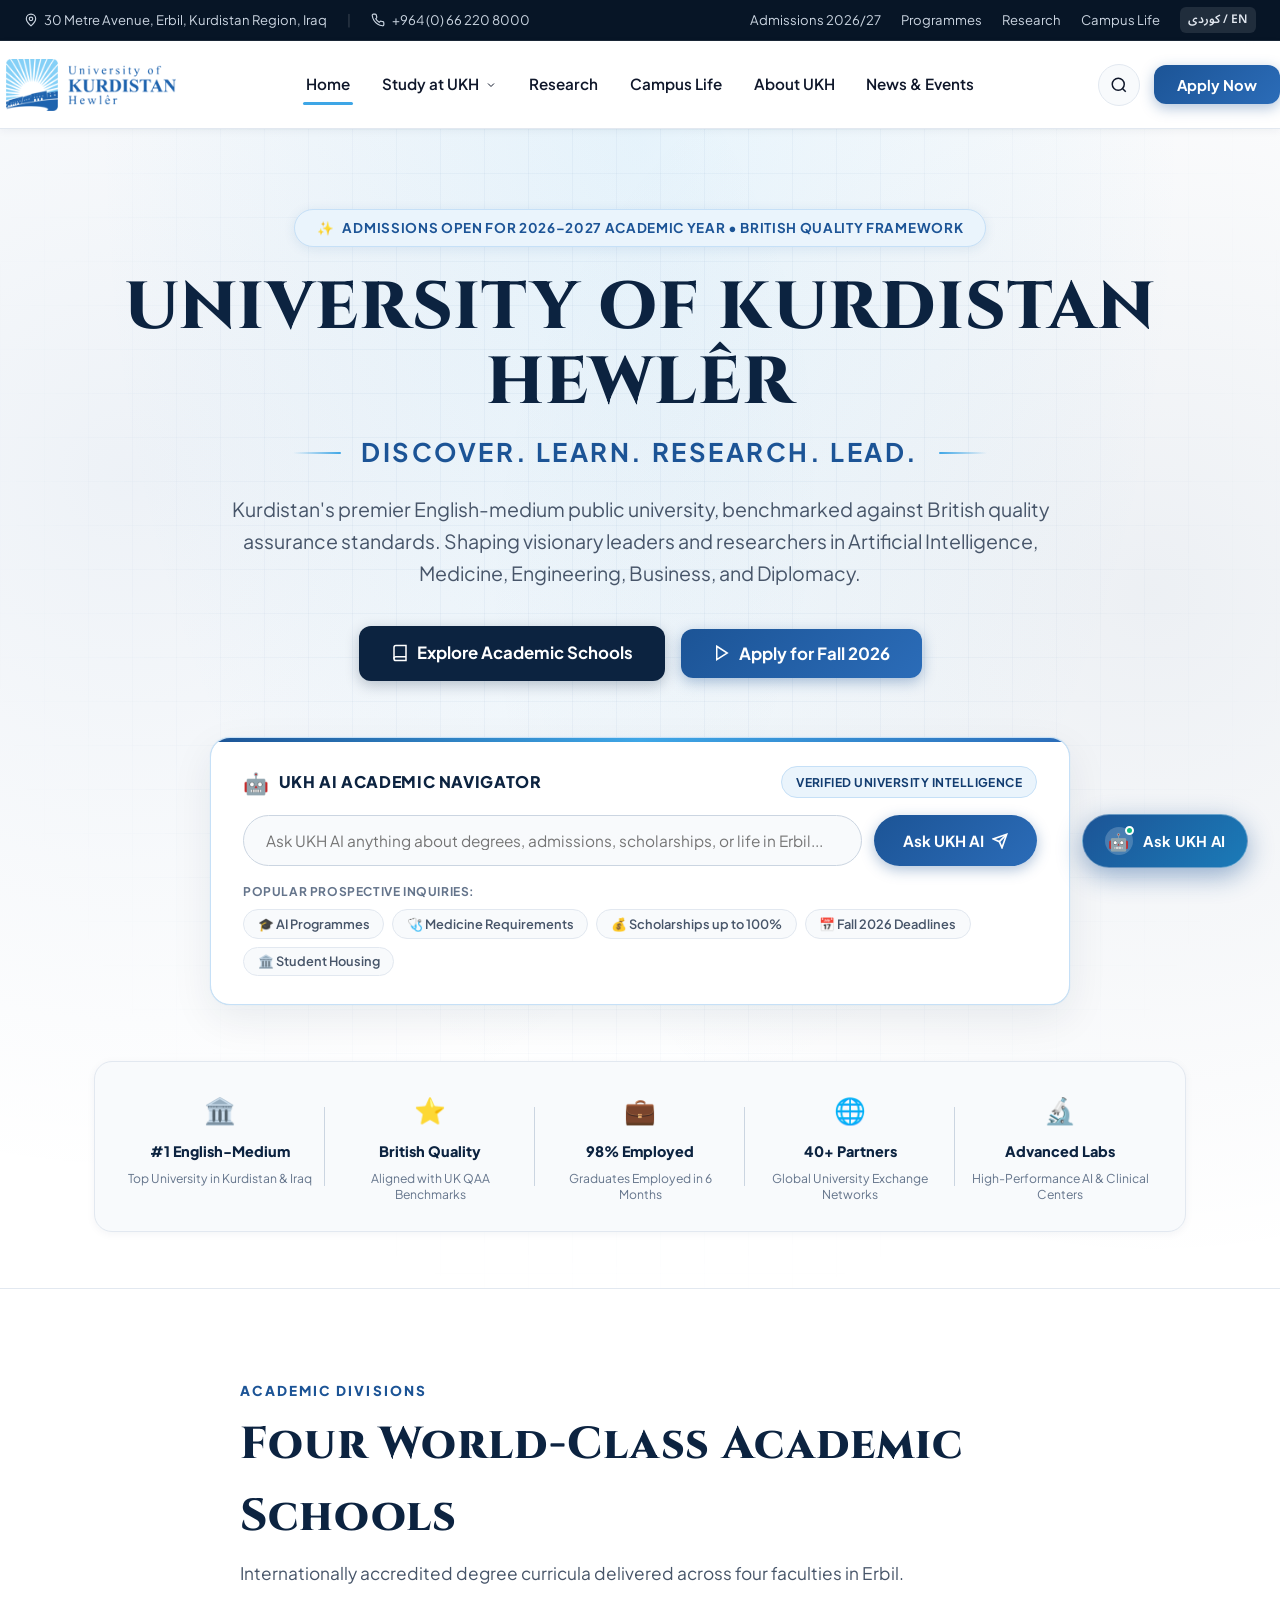
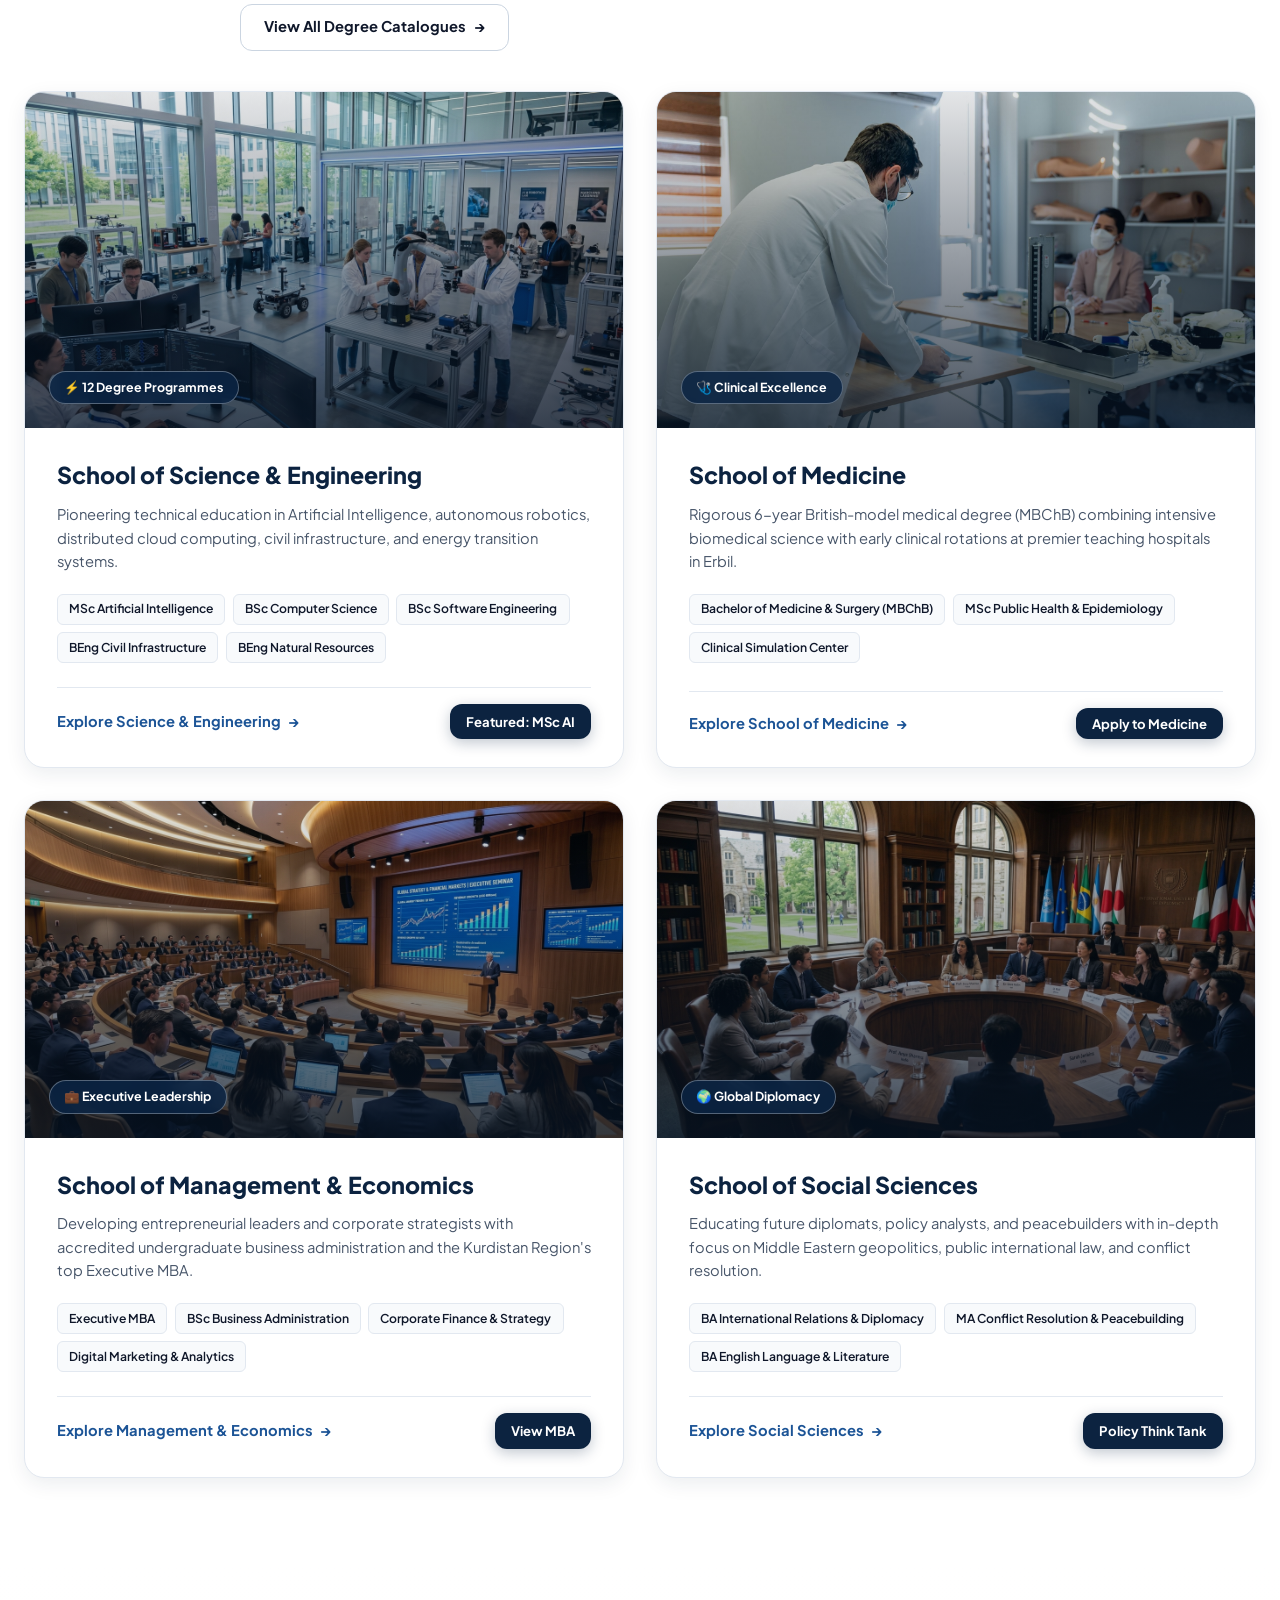
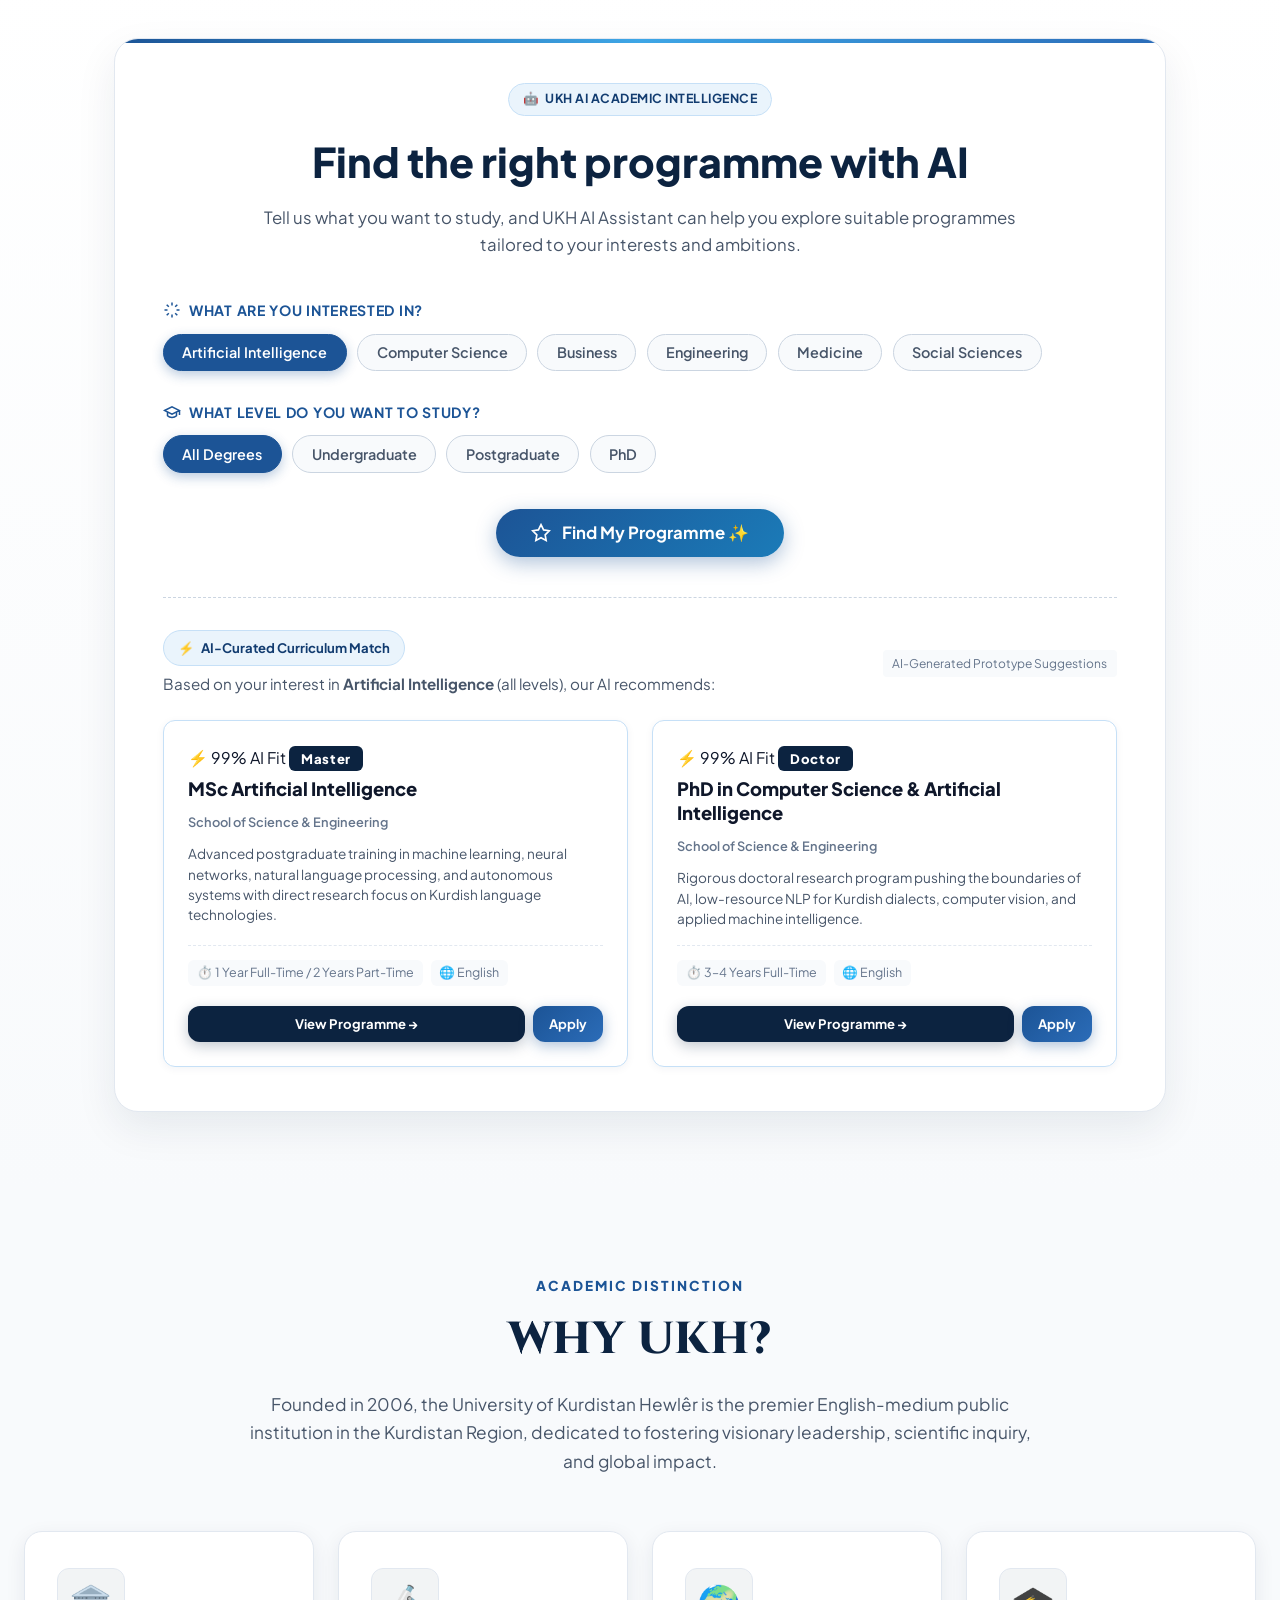
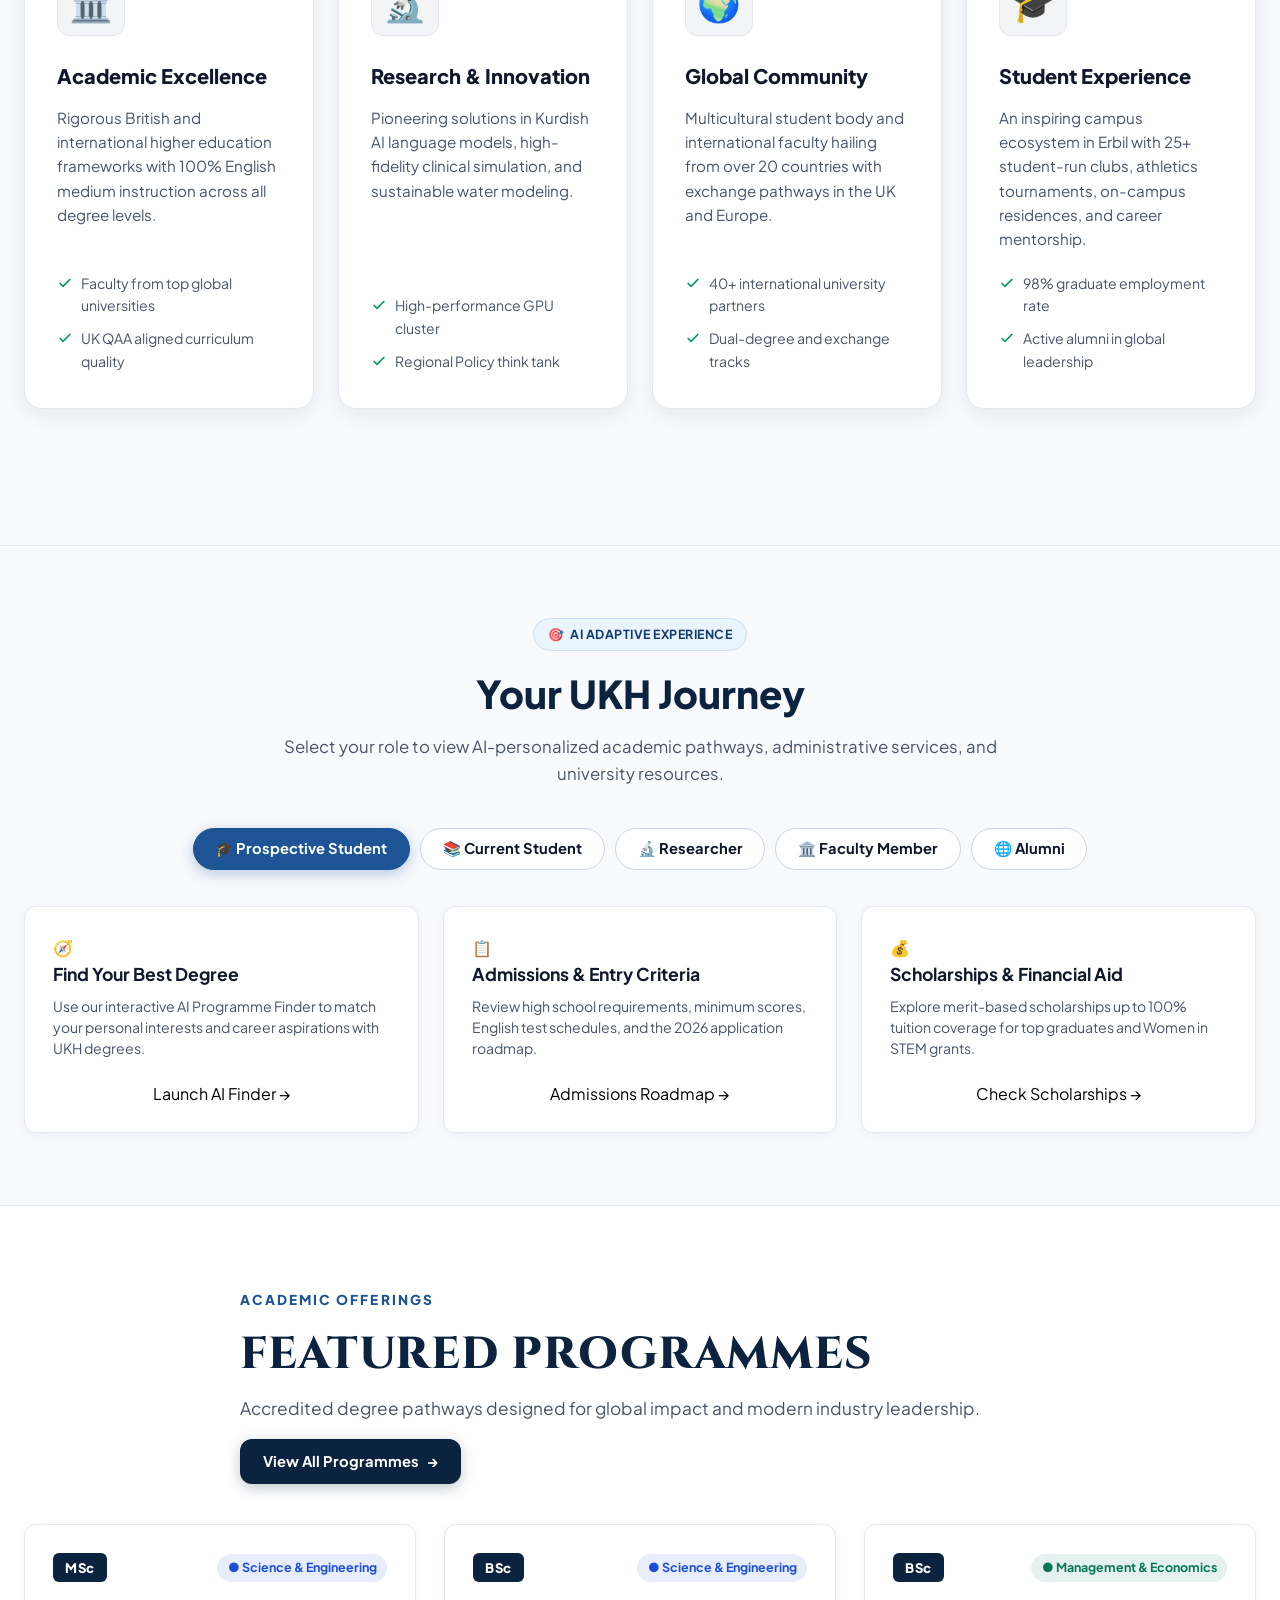
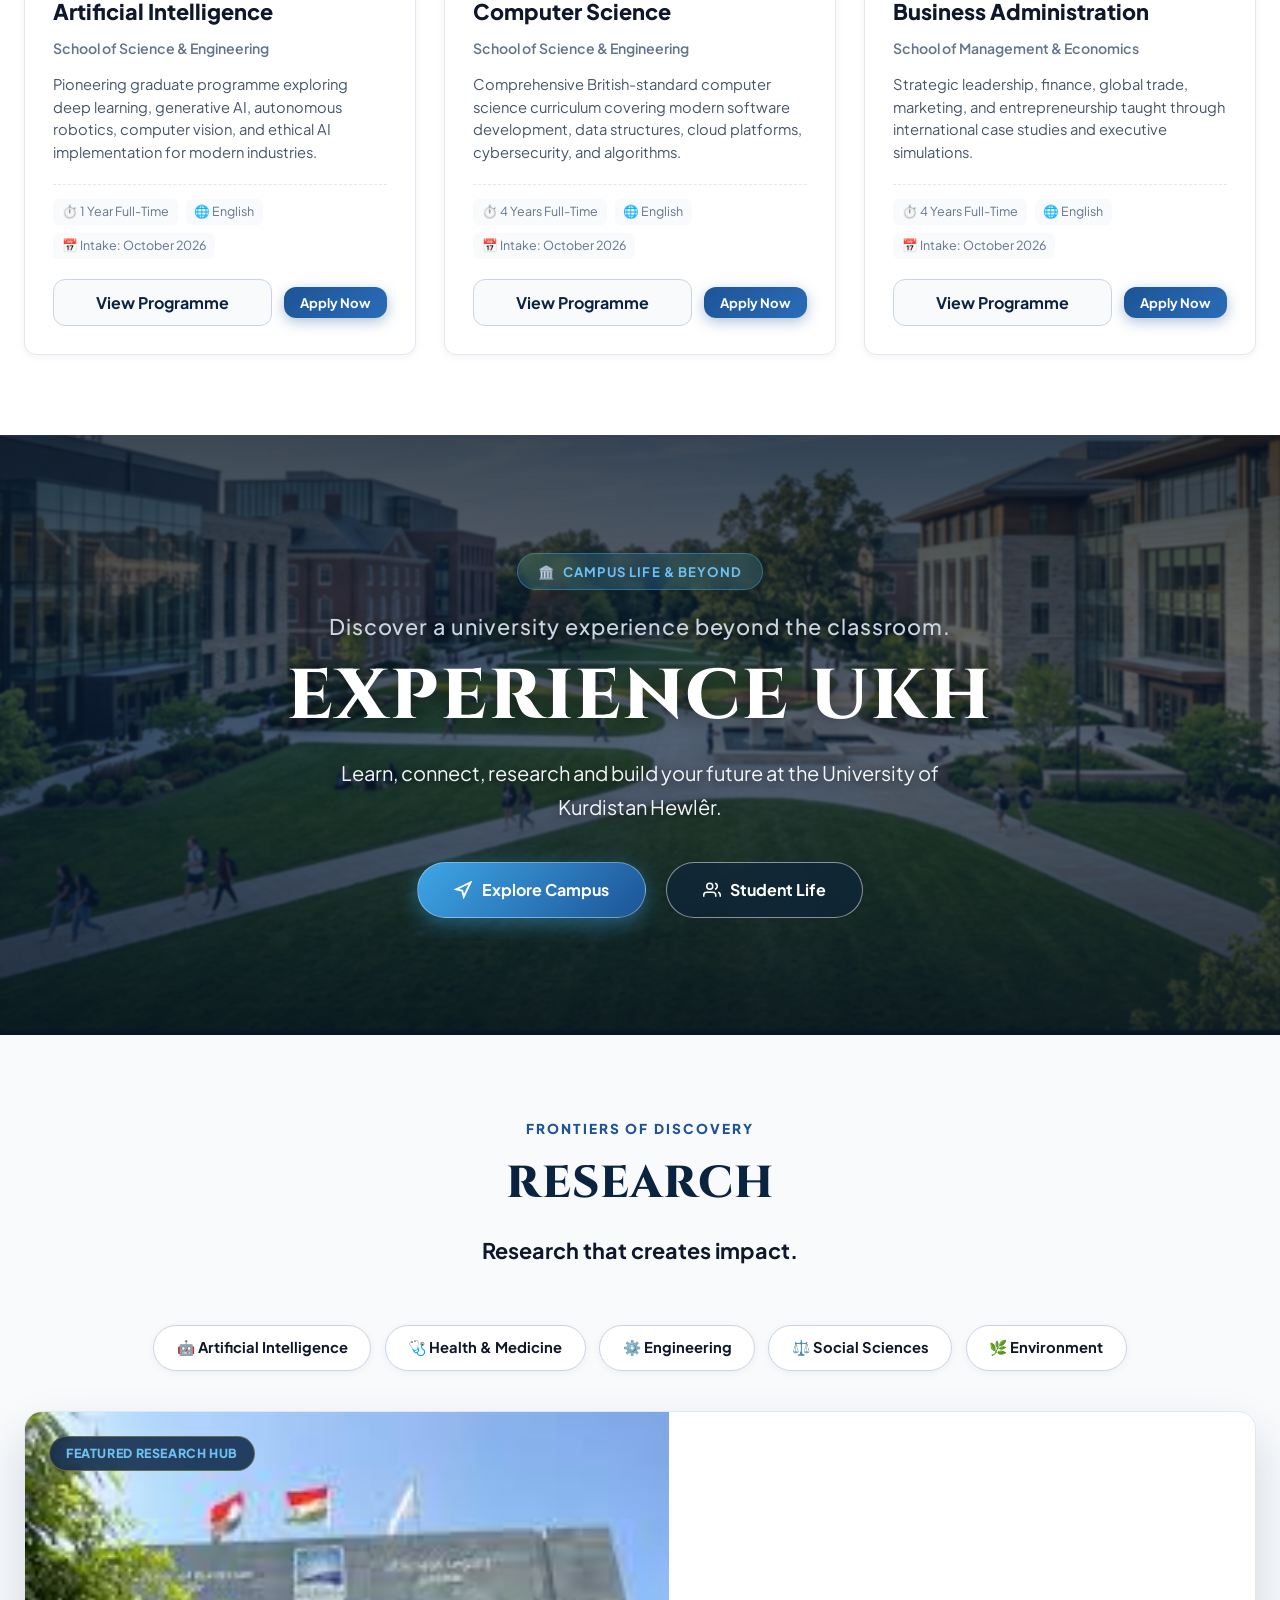
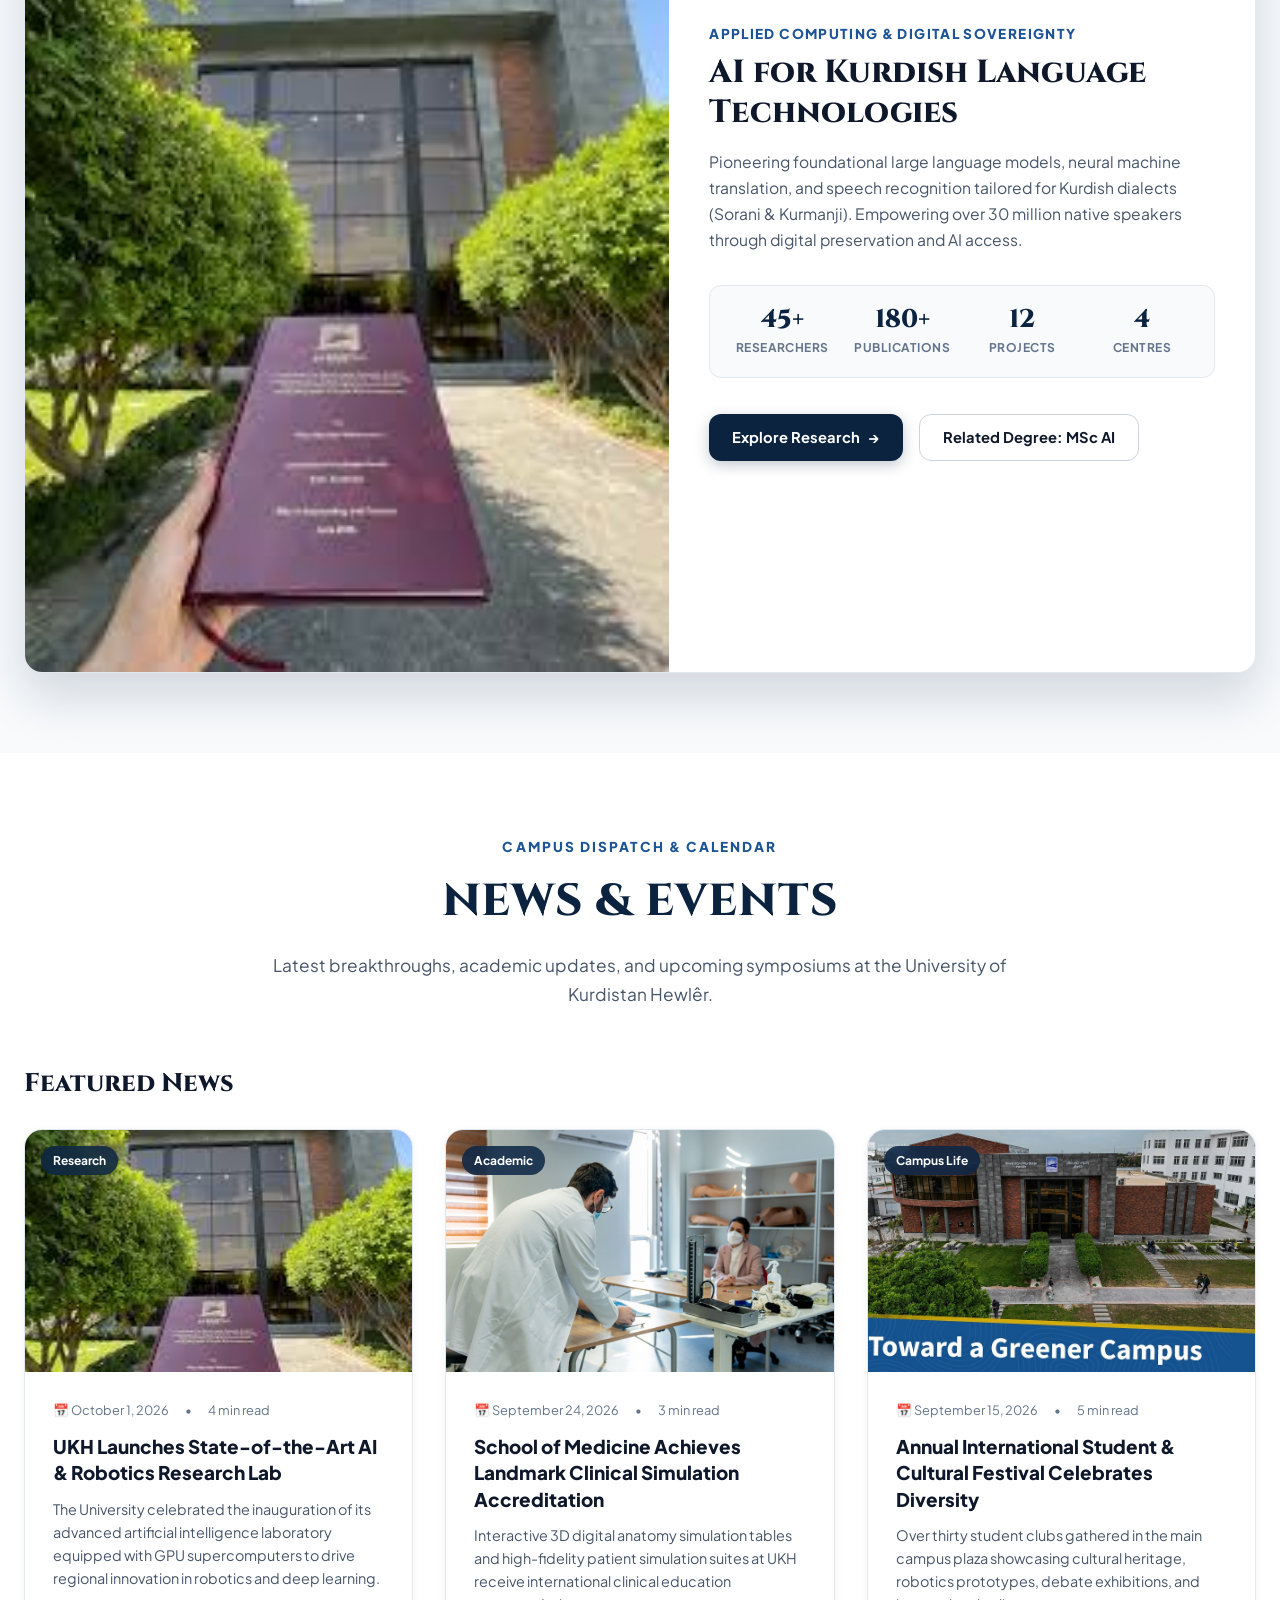
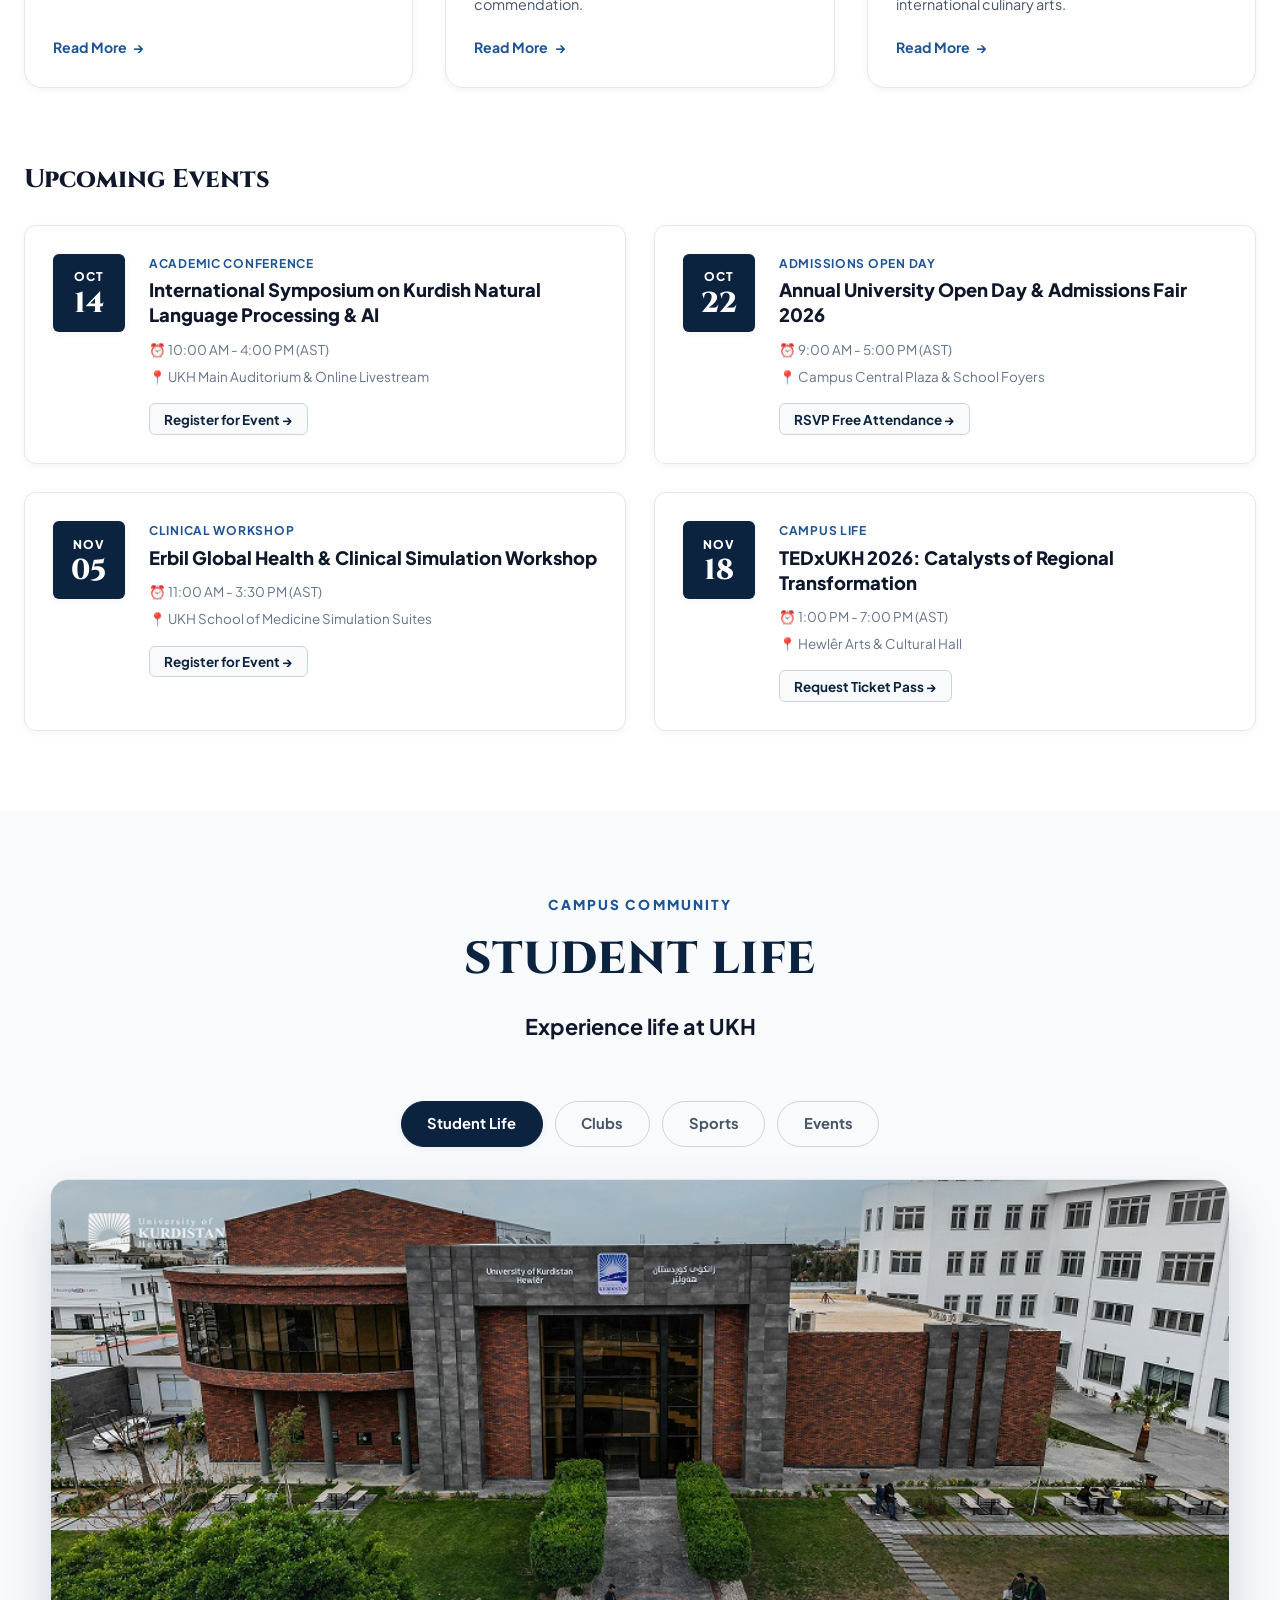
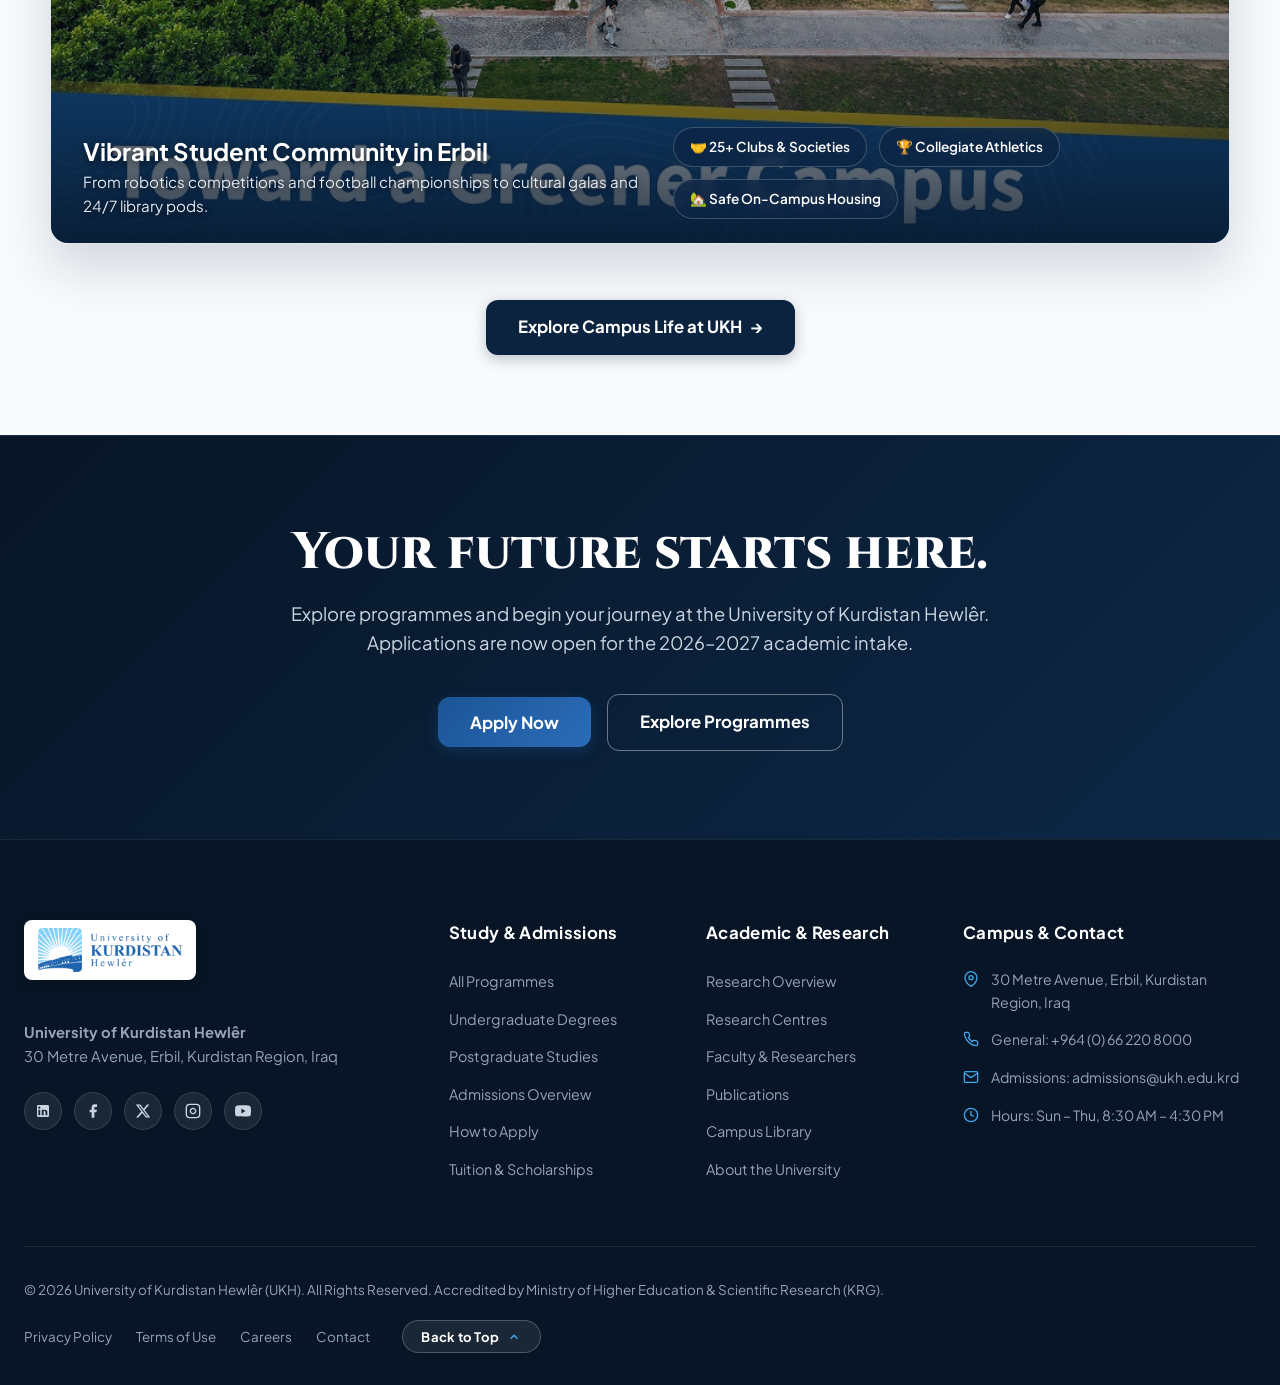
==== commit c01e76ad: "Elevate homepage UI and visual aesthetics to world-class university benchmark" ====
--- a/index.html
+++ b/index.html
@@ -57,6 +57,10 @@
       <!-- Desktop Nav Links -->
       <nav class="nav-links" aria-label="Primary Navigation">
         <div class="nav-item">
+          <a href="index.html" class="nav-link active">Home</a>
+        </div>
+
+        <div class="nav-item">
           <a href="programmes.html" class="nav-link">
             Study at UKH
             <svg width="12" height="12" viewBox="0 0 24 24" fill="none" stroke="currentColor" stroke-width="2"><path d="M6 9l6 6 6-6"/></svg>
@@ -447,7 +451,7 @@
       </div>
 
       <!-- 4 Strong Visual Features -->
-      <div class="why-pillars-grid" style="grid-template-columns: repeat(4, 1fr);">
+      <div class="why-pillars-grid pillars-4">
         <!-- 1. Academic Excellence -->
         <div class="why-pillar-card">
           <div class="pillar-icon-box">🏛️</div>
@@ -571,7 +575,7 @@
       </div>
 
       <!-- 3-4 Featured Programme Cards -->
-      <div class="programmes-grid" style="grid-template-columns: repeat(3, 1fr);">
+      <div class="programmes-grid featured-grid">
         <!-- Card 1: MSc Artificial Intelligence -->
         <article class="programme-card">
           <div class="card-top-meta">
--- a/css/style.css
+++ b/css/style.css
@@ -782,6 +782,23 @@
   margin-bottom: 3.5rem;
 }
 
+.why-pillars-grid.pillars-4 {
+  grid-template-columns: repeat(4, 1fr);
+  gap: 1.5rem;
+}
+
+@media (max-width: 1024px) {
+  .why-pillars-grid.pillars-4 {
+    grid-template-columns: repeat(2, 1fr);
+  }
+}
+
+@media (max-width: 640px) {
+  .why-pillars-grid.pillars-4 {
+    grid-template-columns: 1fr;
+  }
+}
+
 .why-pillar-card {
   background: var(--bg-card);
   border: 1px solid var(--border-light);
@@ -1140,6 +1157,23 @@
   gap: 1.5rem;
 }
 
+.programmes-grid.featured-grid {
+  grid-template-columns: repeat(3, 1fr);
+  gap: 1.75rem;
+}
+
+@media (max-width: 1024px) {
+  .programmes-grid.featured-grid {
+    grid-template-columns: repeat(2, 1fr);
+  }
+}
+
+@media (max-width: 640px) {
+  .programmes-grid.featured-grid {
+    grid-template-columns: 1fr;
+  }
+}
+
 .programme-card {
   background: var(--bg-card);
   border: 1px solid var(--border-light);
@@ -4403,16 +4437,15 @@
 
 .ukh-parallax-bg {
   position: absolute;
-  top: -20%;
+  top: -25%;
   left: 0;
   width: 100%;
-  height: 140%;
+  height: 150%;
   background-size: cover;
   background-position: center center;
   background-repeat: no-repeat;
   will-change: transform;
   transform: translate3d(0, 0, 0);
-  transition: transform 0.08s linear;
 }
 
 .ukh-parallax-overlay {
@@ -4554,9 +4587,8 @@
     padding: 4.5rem 1.25rem;
   }
   .ukh-parallax-bg {
-    top: 0;
-    height: 100%;
-    transform: none !important;
+    top: -15%;
+    height: 130%;
   }
   .ukh-parallax-actions {
     flex-direction: column;
@@ -4585,6 +4617,20 @@
   overflow: hidden;
 }
 
+.hero-academic-banner::before {
+  content: '';
+  position: absolute;
+  inset: 0;
+  background-image: 
+    linear-gradient(to right, rgba(28, 84, 150, 0.04) 1px, transparent 1px),
+    linear-gradient(to bottom, rgba(28, 84, 150, 0.04) 1px, transparent 1px);
+  background-size: 44px 44px;
+  mask-image: radial-gradient(ellipse at 50% 30%, #000 35%, transparent 75%);
+  -webkit-mask-image: radial-gradient(ellipse at 50% 30%, #000 35%, transparent 75%);
+  pointer-events: none;
+  z-index: 1;
+}
+
 .hero-academic-container {
   max-width: 1140px;
   margin: 0 auto;
@@ -4597,17 +4643,23 @@
   display: inline-flex;
   align-items: center;
   gap: 0.5rem;
-  padding: 0.45rem 1.25rem;
+  padding: 0.45rem 1.35rem;
   background: var(--ukh-ice);
   border: 1px solid var(--ukh-ice-border);
   border-radius: var(--radius-full);
   color: var(--ukh-blue);
   font-size: 0.84rem;
   font-weight: 700;
-  letter-spacing: 0.04em;
+  letter-spacing: 0.05em;
   text-transform: uppercase;
   margin-bottom: 1.5rem;
-  box-shadow: 0 2px 10px rgba(28, 84, 150, 0.08);
+  box-shadow: 0 2px 12px rgba(28, 84, 150, 0.1);
+  transition: transform var(--transition-fast), box-shadow var(--transition-fast);
+}
+
+.hero-badge-pill:hover {
+  transform: translateY(-1px);
+  box-shadow: 0 4px 16px rgba(28, 84, 150, 0.16);
 }
 
 [data-theme="dark"] .hero-badge-pill {
@@ -4633,11 +4685,29 @@
 }
 
 .hero-main-motto {
+  display: inline-flex;
+  align-items: center;
+  justify-content: center;
+  gap: 1.25rem;
   font-size: clamp(1.15rem, 2.2vw, 1.6rem);
   font-weight: 700;
   color: var(--ukh-blue);
-  letter-spacing: 0.06em;
+  letter-spacing: 0.1em;
   margin-bottom: 1.25rem;
+}
+
+.hero-main-motto::before,
+.hero-main-motto::after {
+  content: '';
+  display: inline-block;
+  width: 48px;
+  height: 2px;
+  background: linear-gradient(90deg, transparent, var(--ukh-cyan));
+  border-radius: 2px;
+}
+
+.hero-main-motto::after {
+  background: linear-gradient(90deg, var(--ukh-cyan), transparent);
 }
 
 [data-theme="dark"] .hero-main-motto {
@@ -4663,6 +4733,7 @@
 
 /* Embedded Hero AI Academic Discovery Console */
 .hero-ai-console {
+  position: relative;
   max-width: 860px;
   margin: 0 auto 3.5rem;
   background: var(--bg-card);
@@ -4672,6 +4743,17 @@
   box-shadow: 0 14px 40px rgba(11, 37, 69, 0.08), 0 0 1px rgba(62, 166, 230, 0.3);
   text-align: left;
   transition: all var(--transition-normal);
+  overflow: hidden;
+}
+
+.hero-ai-console::before {
+  content: '';
+  position: absolute;
+  top: 0;
+  left: 0;
+  right: 0;
+  height: 4px;
+  background: linear-gradient(90deg, var(--ukh-blue) 0%, var(--ukh-cyan) 50%, var(--ukh-blue-light) 100%);
 }
 
 [data-theme="dark"] .hero-ai-console {
@@ -4817,6 +4899,7 @@
   border: 1px solid var(--border-light);
   border-radius: var(--radius-lg);
   box-shadow: var(--shadow-sm);
+  position: relative;
 }
 
 .prestige-indicator {
@@ -4825,6 +4908,26 @@
   align-items: center;
   text-align: center;
   gap: 0.4rem;
+  position: relative;
+  transition: transform var(--transition-fast);
+}
+
+.prestige-indicator:not(:last-child)::after {
+  content: '';
+  position: absolute;
+  right: -0.75rem;
+  top: 15%;
+  height: 70%;
+  width: 1px;
+  background: var(--border-medium);
+}
+
+.prestige-indicator:hover {
+  transform: translateY(-2px);
+}
+
+.prestige-indicator:hover .prestige-title {
+  color: var(--ukh-blue);
 }
 
 .prestige-icon {
@@ -4836,6 +4939,7 @@
   font-size: 0.9rem;
   font-weight: 800;
   color: var(--ukh-navy);
+  transition: color var(--transition-fast);
 }
 
 [data-theme="dark"] .prestige-title {
@@ -4962,6 +5066,14 @@
   background: var(--bg-secondary);
   border: 1px solid var(--border-light);
   color: var(--text-primary);
+  transition: all var(--transition-fast);
+}
+
+.school-dept-tag:hover {
+  background: var(--ukh-ice);
+  border-color: var(--ukh-cyan);
+  color: var(--ukh-blue);
+  transform: translateY(-1px);
 }
 
 .school-card-footer {
@@ -4994,8 +5106,15 @@
   .hero-prestige-strip {
     grid-template-columns: repeat(3, 1fr);
   }
+  .prestige-indicator:not(:last-child)::after {
+    display: none;
+  }
   .schools-grid {
     grid-template-columns: 1fr;
+  }
+  .hero-main-motto::before,
+  .hero-main-motto::after {
+    display: none;
   }
 }
 
@@ -5004,6 +5123,9 @@
     grid-template-columns: 1fr 1fr;
     gap: 1rem;
     padding: 1.25rem 1rem;
+  }
+  .prestige-indicator:not(:last-child)::after {
+    display: none;
   }
   .hero-ai-input-row {
     flex-direction: column;
